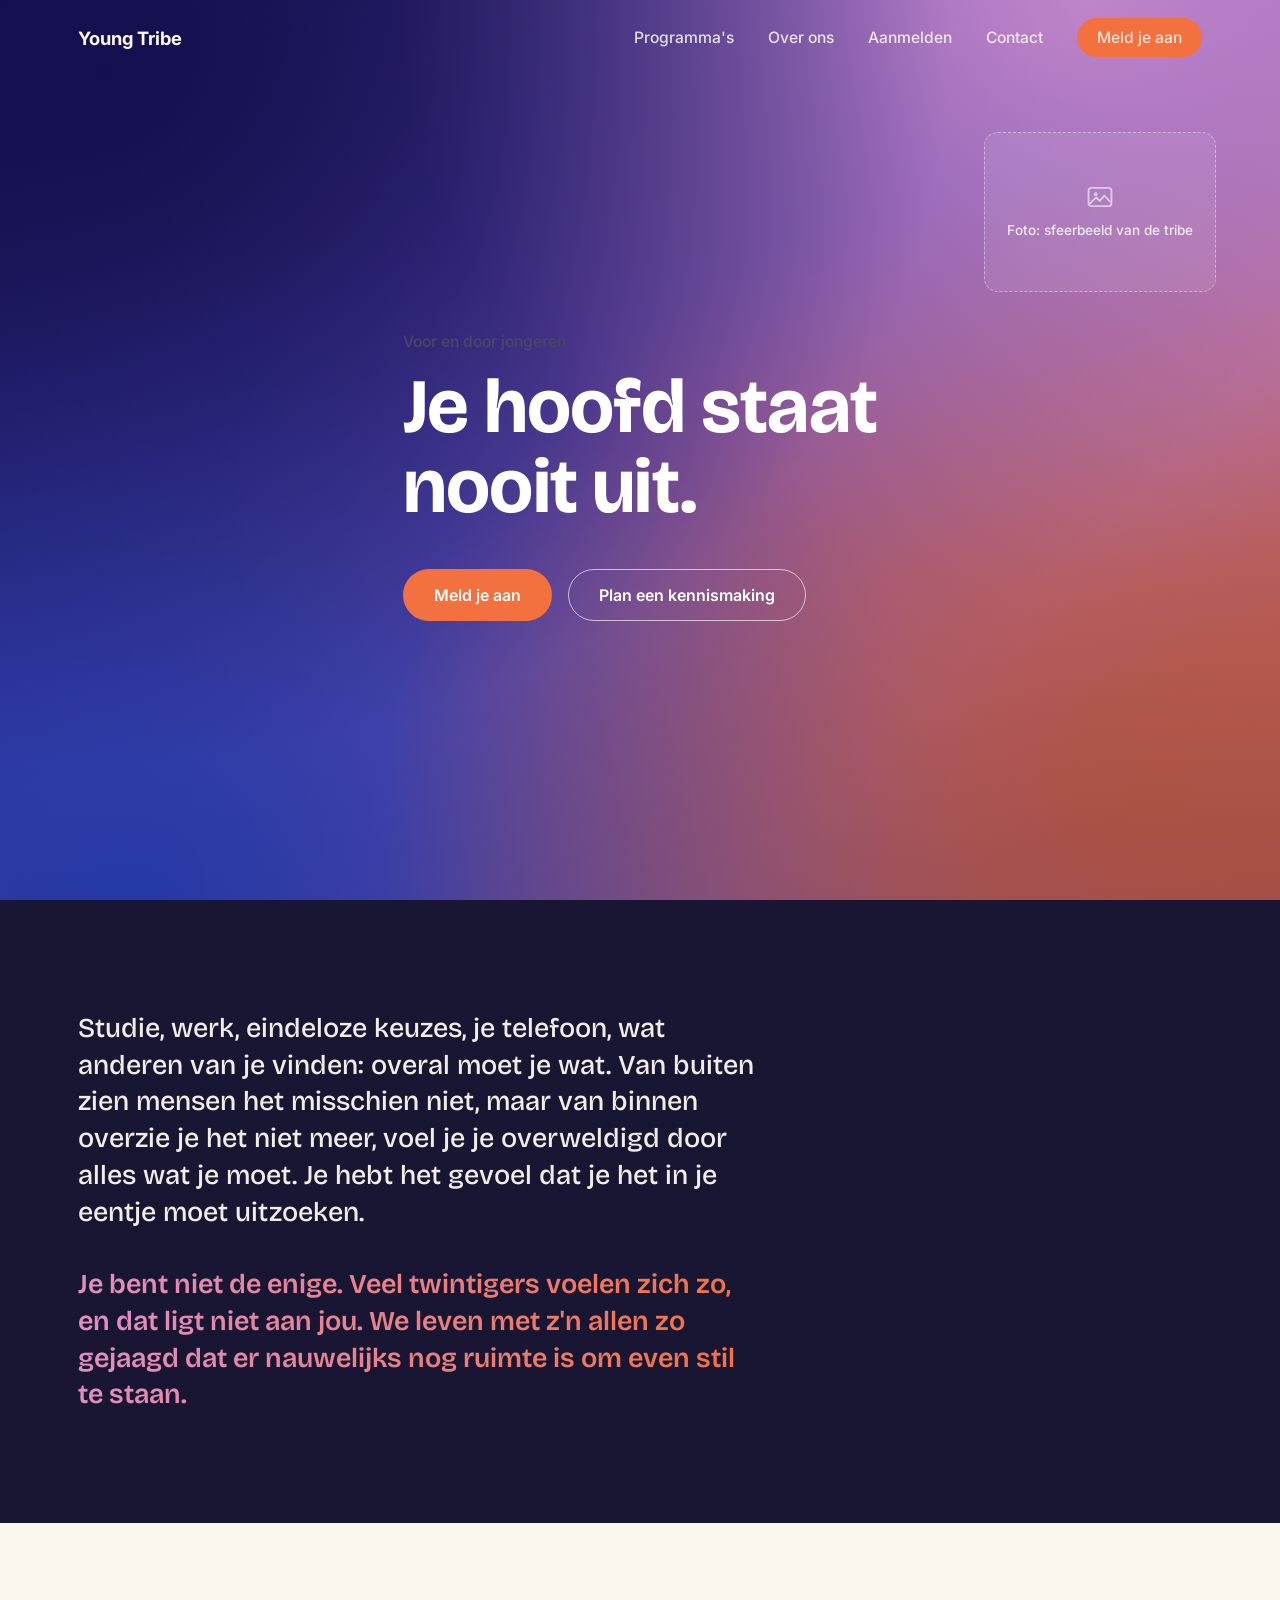
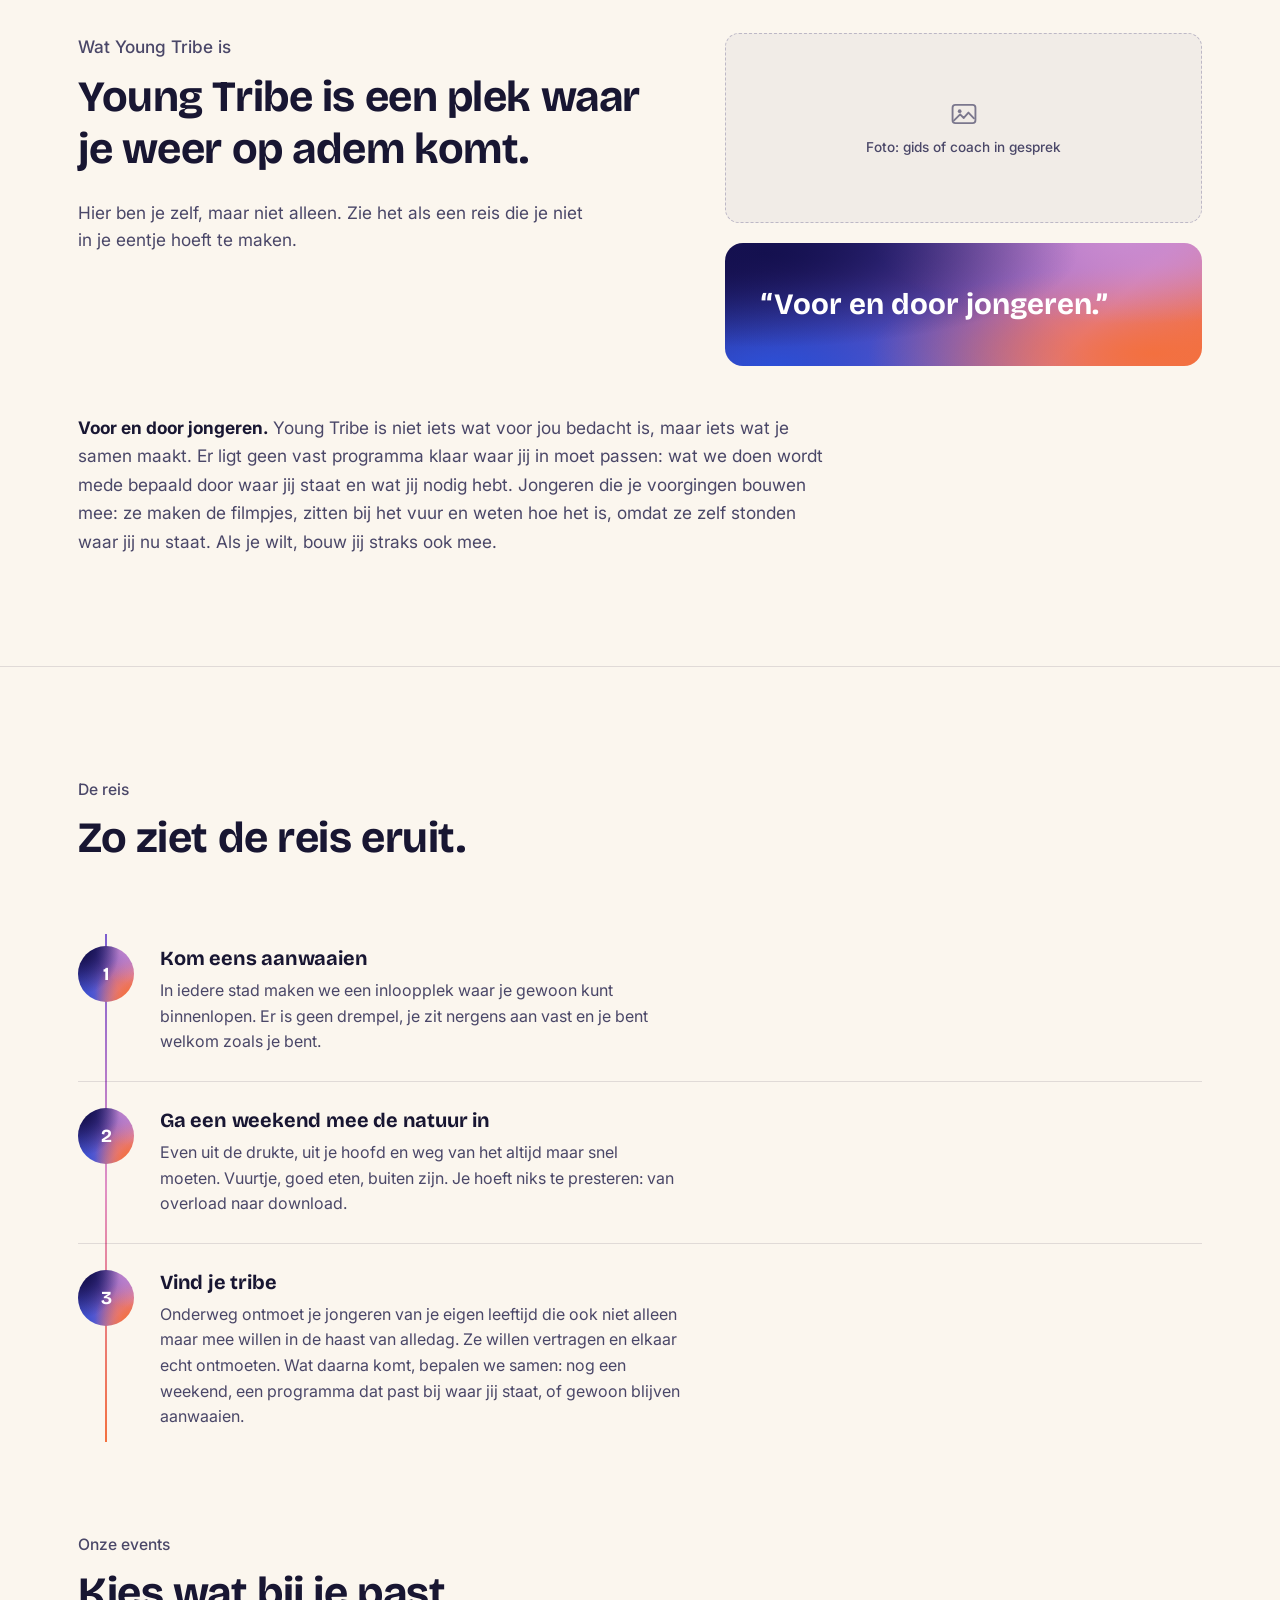
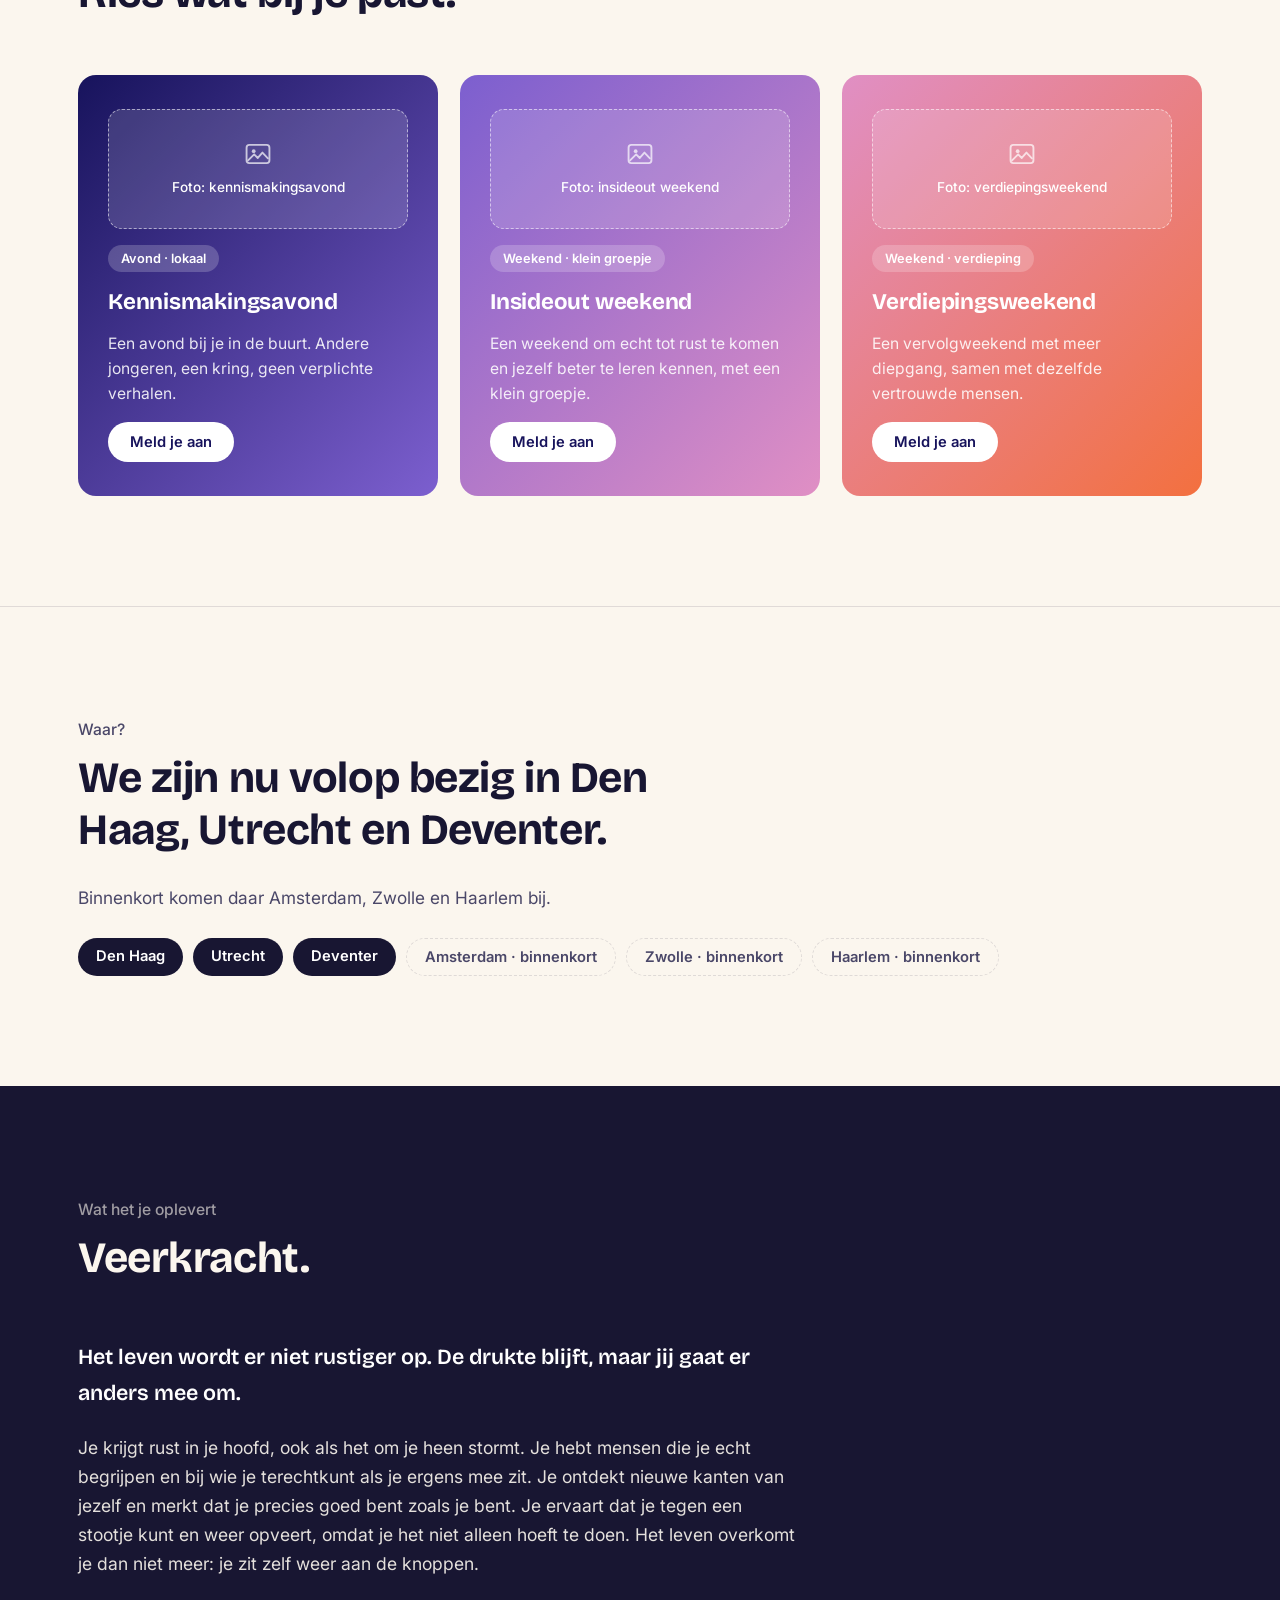
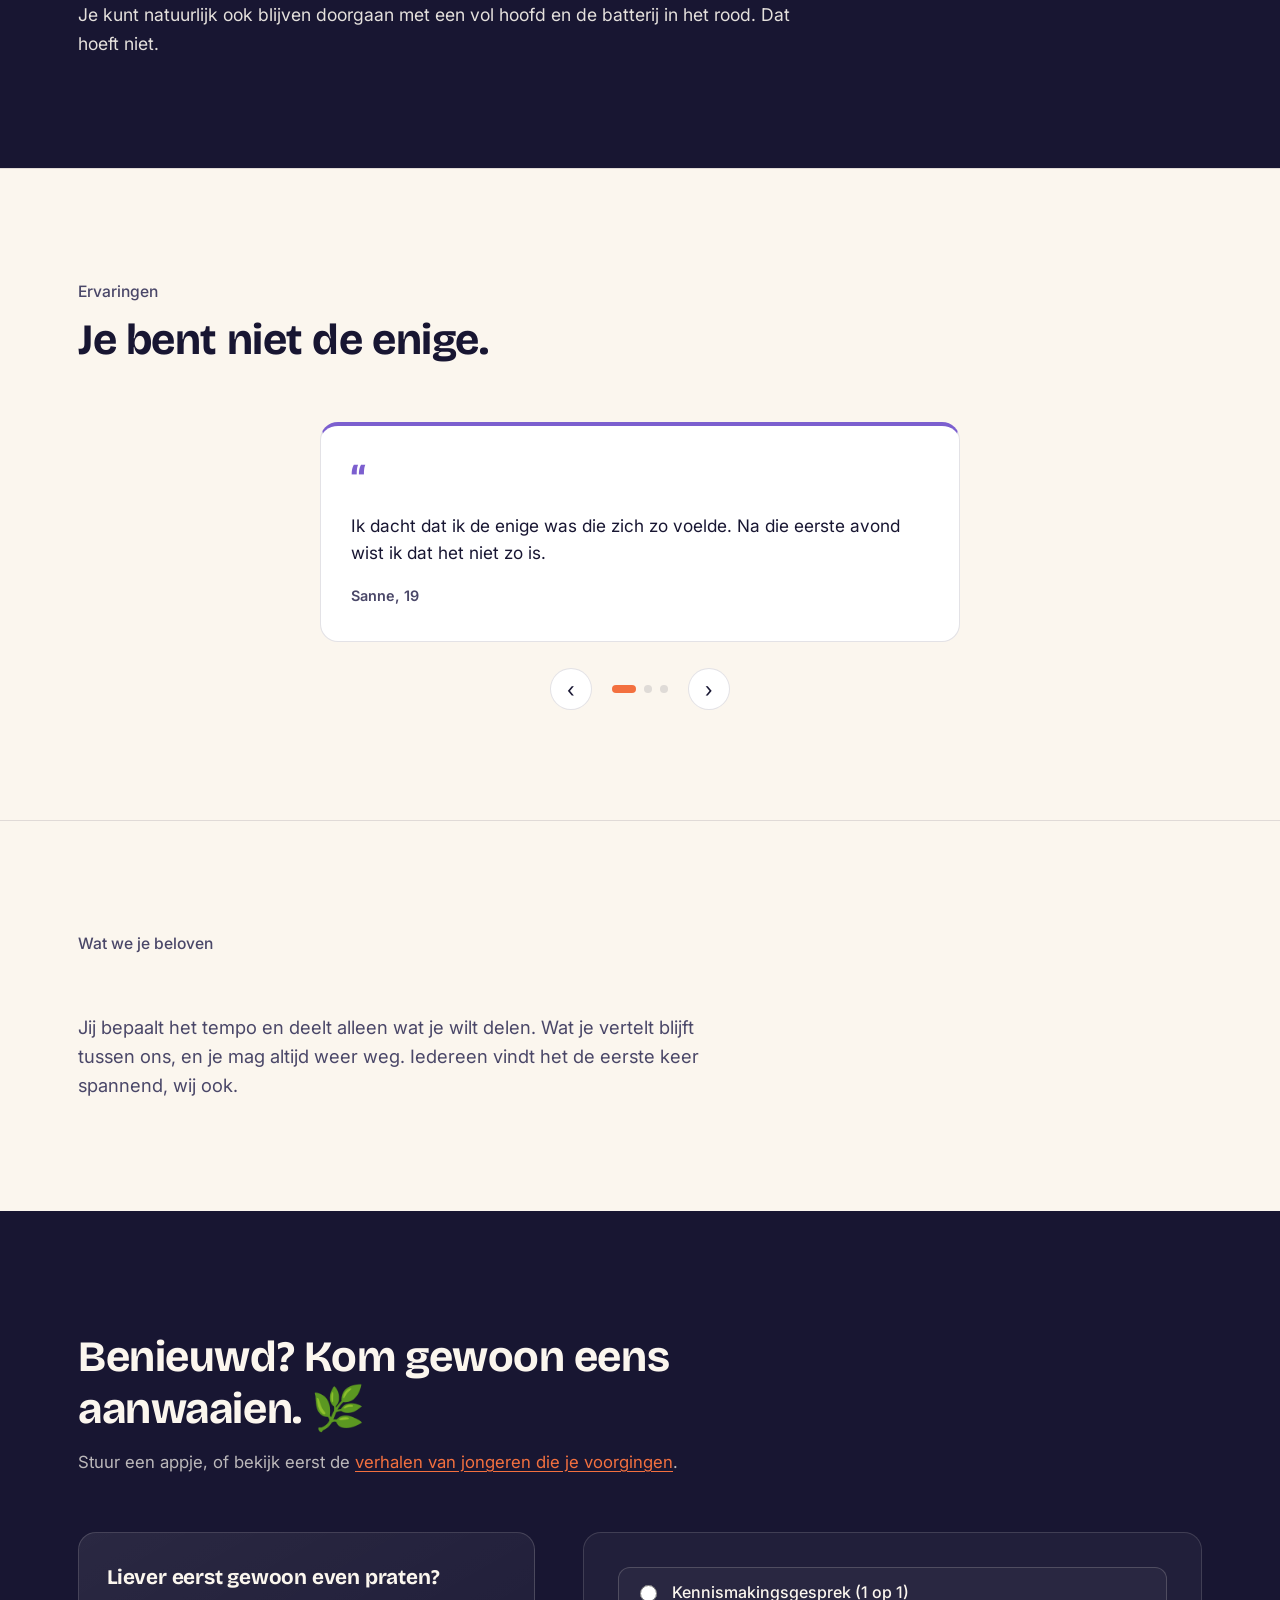
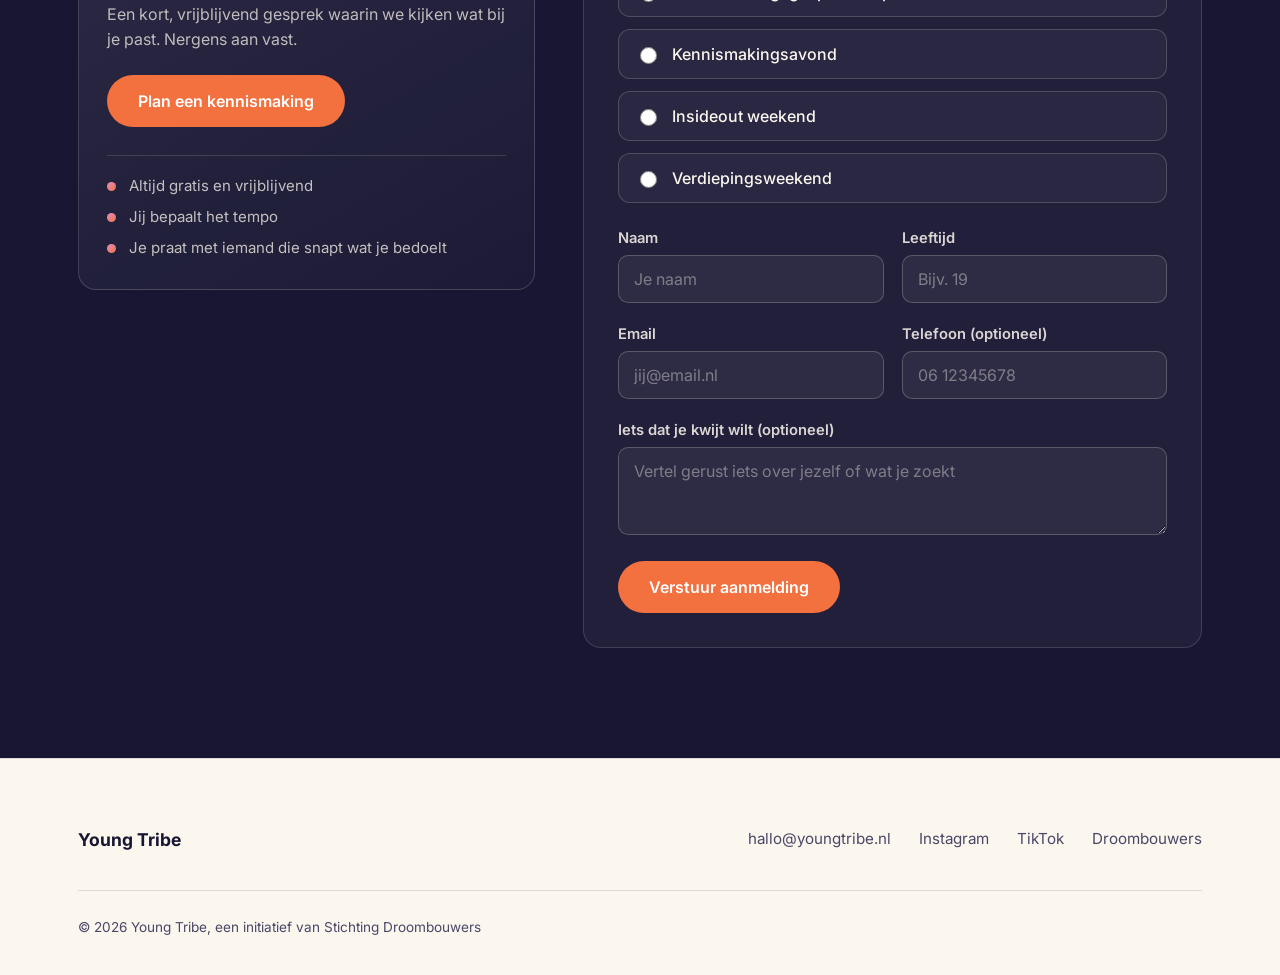
==== index.html @ bca7aadc "Add files via upload" ====
<!DOCTYPE html>
<html lang="nl">
<head>
<meta charset="UTF-8">
<meta name="viewport" content="width=device-width, initial-scale=1.0">
<title>Young Tribe</title>
<meta name="description" content="Young Tribe is een plek voor jongeren die het even niet meer zo goed weten. Van overload naar download.">
<link rel="preconnect" href="https://fonts.googleapis.com">
<link rel="preconnect" href="https://fonts.gstatic.com" crossorigin>
<link href="https://fonts.googleapis.com/css2?family=Bricolage+Grotesque:opsz,wght@12..96,400;12..96,500;12..96,600;12..96,700;12..96,800&family=Inter:wght@400;500;600;700&display=swap" rel="stylesheet">
<link rel="stylesheet" href="styles.css">
</head>
<body>

<svg width="0" height="0" style="position:absolute">
  <defs>
    <symbol id="imgPlaceholderIcon" viewBox="0 0 24 24">
      <rect x="2.2" y="4.2" width="19.6" height="15.6" rx="2.4" fill="none" stroke="currentColor" stroke-width="1.6"/>
      <circle cx="8.3" cy="9.6" r="1.6" fill="currentColor"/>
      <path d="M3.5 17.5l5.2-5.2 3.1 3.1 4-4.6 4.7 4.9" fill="none" stroke="currentColor" stroke-width="1.6" stroke-linecap="round" stroke-linejoin="round"/>
    </symbol>
  </defs>
</svg>

<header id="siteHeader">
  <div class="wrap nav-inner">
    <a href="#top" class="brand">
      Young Tribe
    </a>
    <nav class="links" id="navLinks">
      <a href="#programma">Programma&#39;s</a>
      <a href="over-ons.html">Over ons</a>
      <a href="#aanmelden">Aanmelden</a>
      <a href="#contact">Contact</a>
      <a href="#aanmelden" class="nav-cta">Meld je aan</a>
    </nav>
    <button class="menu-toggle" id="menuToggle" aria-label="Menu" aria-expanded="false">
      <span></span><span></span><span></span>
    </button>
  </div>
</header>

<main id="top">

  <section class="hero">
    <div class="wrap hero-inner">
      <p class="eyebrow hero-eyebrow">Voor en door jongeren</p>
      <h1>Je hoofd staat<br>nooit uit.</h1>
      <div class="hero-ctas">
        <a href="#aanmelden" class="btn btn-solid">Meld je aan</a>
        <a href="#" class="btn btn-ghost" id="heroKennismaking">Plan een kennismaking</a>
      </div>
    </div>
    <div class="hero-photo-wrap">
      <div class="photo-box on-dark">
        <svg class="ph-icon" viewBox="0 0 24 24"><use href="#imgPlaceholderIcon"/></svg>
        <span>Foto: sfeerbeeld van de tribe</span>
      </div>
    </div>
  </section>

  <section class="herkenning">
    <div class="wrap">
      <div class="lines">
        <p>Studie, werk, eindeloze keuzes, je telefoon, wat anderen van je vinden: overal moet je wat. Van buiten zien mensen het misschien niet, maar van binnen overzie je het niet meer, voel je je overweldigd door alles wat je moet. Je hebt het gevoel dat je het in je eentje moet uitzoeken.</p>
        <p class="closing">Je bent niet de enige. Veel twintigers voelen zich zo, en dat ligt niet aan jou. We leven met z&#39;n allen zo gejaagd dat er nauwelijks nog ruimte is om even stil te staan.</p>
      </div>
    </div>
  </section>

  <section class="over" id="over">
    <div class="wrap">
      <div class="over-grid">
        <div>
          <div class="section-head" style="margin-bottom:24px;">
            <p class="eyebrow">Wat Young Tribe is</p>
            <h2>Young Tribe is een plek waar je weer op adem komt.</h2>
          </div>
          <p>Hier ben je zelf, maar niet alleen. Zie het als een reis die je niet in je eentje hoeft te maken.</p>
        </div>
        <div class="over-visuals">
          <div class="photo-box on-light">
            <svg class="ph-icon" viewBox="0 0 24 24"><use href="#imgPlaceholderIcon"/></svg>
            <span>Foto: gids of coach in gesprek</span>
          </div>
          <div class="quote-card">
            <p>&#8220;Voor en door jongeren.&#8221;</p>
          </div>
        </div>
      </div>
      <div class="over-more">
        <p><strong>Voor en door jongeren.</strong> Young Tribe is niet iets wat voor jou bedacht is, maar iets wat je samen maakt. Er ligt geen vast programma klaar waar jij in moet passen: wat we doen wordt mede bepaald door waar jij staat en wat jij nodig hebt. Jongeren die je voorgingen bouwen mee: ze maken de filmpjes, zitten bij het vuur en weten hoe het is, omdat ze zelf stonden waar jij nu staat. Als je wilt, bouw jij straks ook mee.</p>
      </div>
    </div>
  </section>

  <section class="programma" id="programma">
    <div class="wrap">
      <div class="section-head">
        <p class="eyebrow">De reis</p>
        <h2>Zo ziet de reis eruit.</h2>
      </div>
      <div class="journey">
        <div class="journey-line"></div>
        <div class="step">
          <div class="step-num">1</div>
          <div>
            <h3>Kom eens aanwaaien</h3>
            <p>In iedere stad maken we een inloopplek waar je gewoon kunt binnenlopen. Er is geen drempel, je zit nergens aan vast en je bent welkom zoals je bent.</p>
          </div>
        </div>
        <div class="step">
          <div class="step-num">2</div>
          <div>
            <h3>Ga een weekend mee de natuur in</h3>
            <p>Even uit de drukte, uit je hoofd en weg van het altijd maar snel moeten. Vuurtje, goed eten, buiten zijn. Je hoeft niks te presteren: van overload naar download.</p>
          </div>
        </div>
        <div class="step">
          <div class="step-num">3</div>
          <div>
            <h3>Vind je tribe</h3>
            <p>Onderweg ontmoet je jongeren van je eigen leeftijd die ook niet alleen maar mee willen in de haast van alledag. Ze willen vertragen en elkaar echt ontmoeten. Wat daarna komt, bepalen we samen: nog een weekend, een programma dat past bij waar jij staat, of gewoon blijven aanwaaien.</p>
          </div>
        </div>
      </div>

      <div class="section-head events-head">
        <p class="eyebrow">Onze events</p>
        <h2>Kies wat bij je past.</h2>
      </div>
      <div class="events-grid">
        <button type="button" class="event-tile tile-1" data-event="ev-avond">
          <div class="photo-box on-tile">
            <svg class="ph-icon" viewBox="0 0 24 24"><use href="#imgPlaceholderIcon"/></svg>
            <span>Foto: kennismakingsavond</span>
          </div>
          <span class="tag">Avond &middot; lokaal</span>
          <h3>Kennismakingsavond</h3>
          <p>Een avond bij je in de buurt. Andere jongeren, een kring, geen verplichte verhalen.</p>
          <span class="tile-cta">Meld je aan</span>
        </button>
        <button type="button" class="event-tile tile-2" data-event="ev-insideout">
          <div class="photo-box on-tile">
            <svg class="ph-icon" viewBox="0 0 24 24"><use href="#imgPlaceholderIcon"/></svg>
            <span>Foto: insideout weekend</span>
          </div>
          <span class="tag">Weekend &middot; klein groepje</span>
          <h3>Insideout weekend</h3>
          <p>Een weekend om echt tot rust te komen en jezelf beter te leren kennen, met een klein groepje.</p>
          <span class="tile-cta">Meld je aan</span>
        </button>
        <button type="button" class="event-tile tile-3" data-event="ev-verdieping">
          <div class="photo-box on-tile">
            <svg class="ph-icon" viewBox="0 0 24 24"><use href="#imgPlaceholderIcon"/></svg>
            <span>Foto: verdiepingsweekend</span>
          </div>
          <span class="tag">Weekend &middot; verdieping</span>
          <h3>Verdiepingsweekend</h3>
          <p>Een vervolgweekend met meer diepgang, samen met dezelfde vertrouwde mensen.</p>
          <span class="tile-cta">Meld je aan</span>
        </button>
      </div>
    </div>
  </section>

  <section class="waar" id="waar">
    <div class="wrap">
      <div class="section-head" style="margin-bottom:28px;">
        <p class="eyebrow">Waar?</p>
        <h2>We zijn nu volop bezig in Den Haag, Utrecht en Deventer.</h2>
      </div>
      <p class="waar-intro">Binnenkort komen daar Amsterdam, Zwolle en Haarlem bij.</p>
      <div class="city-tags">
        <span class="city-tag active">Den Haag</span>
        <span class="city-tag active">Utrecht</span>
        <span class="city-tag active">Deventer</span>
        <span class="city-tag soon">Amsterdam &middot; binnenkort</span>
        <span class="city-tag soon">Zwolle &middot; binnenkort</span>
        <span class="city-tag soon">Haarlem &middot; binnenkort</span>
      </div>
    </div>
  </section>

  <section class="veerkracht" id="veerkracht">
    <div class="wrap">
      <div class="section-head">
        <p class="eyebrow">Wat het je oplevert</p>
        <h2>Veerkracht.</h2>
      </div>
      <div class="veerkracht-body">
        <p>Het leven wordt er niet rustiger op. De drukte blijft, maar jij gaat er anders mee om.</p>
        <p>Je krijgt rust in je hoofd, ook als het om je heen stormt. Je hebt mensen die je echt begrijpen en bij wie je terechtkunt als je ergens mee zit. Je ontdekt nieuwe kanten van jezelf en merkt dat je precies goed bent zoals je bent. Je ervaart dat je tegen een stootje kunt en weer opveert, omdat je het niet alleen hoeft te doen. Het leven overkomt je dan niet meer: je zit zelf weer aan de knoppen.</p>
        <p>Je kunt natuurlijk ook blijven doorgaan met een vol hoofd en de batterij in het rood. Dat hoeft niet.</p>
      </div>
    </div>
  </section>

  <section class="ervaringen" id="ervaringen">
    <div class="wrap">
      <div class="section-head">
        <p class="eyebrow">Ervaringen</p>
        <h2>Je bent niet de enige.</h2>
      </div>
      <div class="testimonial-carousel" id="testimonialCarousel">
        <div class="testimonial-viewport">
          <div class="testimonial-track" id="testimonialTrack">
            <div class="testimonial-card card-1">
              <p class="quote-mark">&#8220;</p>
              <p class="testimonial-text">Ik dacht dat ik de enige was die zich zo voelde. Na die eerste avond wist ik dat het niet zo is.</p>
              <p class="testimonial-name">Sanne, 19</p>
            </div>
            <div class="testimonial-card card-2">
              <p class="quote-mark">&#8220;</p>
              <p class="testimonial-text">Het weekend gaf me meer rust dan maanden lang piekeren. Ik voelde me voor het eerst weer mezelf.</p>
              <p class="testimonial-name">Milan, 21</p>
            </div>
            <div class="testimonial-card card-3">
              <p class="quote-mark">&#8220;</p>
              <p class="testimonial-text">Niemand wilde iets van me. Ik mocht er gewoon zijn. Dat had ik precies nodig.</p>
              <p class="testimonial-name">Noor, 20</p>
            </div>
          </div>
        </div>
        <div class="carousel-controls">
          <button type="button" class="carousel-btn" id="prevTestimonial" aria-label="Vorige ervaring">&#8249;</button>
          <div class="carousel-dots" id="testimonialDots"></div>
          <button type="button" class="carousel-btn" id="nextTestimonial" aria-label="Volgende ervaring">&#8250;</button>
        </div>
      </div>
    </div>
  </section>
  <!-- TODO: dit zijn fictieve quotes ter illustratie, vervang door echte ervaringen zodra die er zijn. -->

  <section class="beloven" id="beloven">
    <div class="wrap">
      <div class="section-head">
        <p class="eyebrow">Wat we je beloven</p>
      </div>
      <p class="beloven-text">Jij bepaalt het tempo en deelt alleen wat je wilt delen. Wat je vertelt blijft tussen ons, en je mag altijd weer weg. Iedereen vindt het de eerste keer spannend, wij ook.</p>
    </div>
  </section>

  <section class="aanmelden" id="aanmelden">
    <div class="wrap">
      <div class="section-head">
        <h2>Benieuwd? Kom gewoon eens aanwaaien. &#127807;</h2>
        <p>Stuur een appje, of bekijk eerst de <a href="#ervaringen">verhalen van jongeren die je voorgingen</a>.</p>
      </div>
      <div class="aanmelden-grid">
        <div class="talk-card">
          <h3>Liever eerst gewoon even praten?</h3>
          <p>Een kort, vrijblijvend gesprek waarin we kijken wat bij je past. Nergens aan vast.</p>
          <a href="#aanmelden" class="btn btn-solid" id="talkCta">Plan een kennismaking</a>
          <ul class="trust-list">
            <li>Altijd gratis en vrijblijvend</li>
            <li>Jij bepaalt het tempo</li>
            <li>Je praat met iemand die snapt wat je bedoelt</li>
          </ul>
        </div>

        <form id="signupForm">
          <div class="event-options" id="eventOptions">
            <div class="event-card">
              <input type="radio" name="event" id="ev-kennismakingsgesprek" value="Kennismakingsgesprek (1 op 1)">
              <label for="ev-kennismakingsgesprek">Kennismakingsgesprek (1 op 1)</label>
            </div>
            <div class="event-card">
              <input type="radio" name="event" id="ev-avond" value="Kennismakingsavond">
              <label for="ev-avond">Kennismakingsavond</label>
            </div>
            <div class="event-card">
              <input type="radio" name="event" id="ev-insideout" value="Insideout weekend">
              <label for="ev-insideout">Insideout weekend</label>
            </div>
            <div class="event-card">
              <input type="radio" name="event" id="ev-verdieping" value="Verdiepingsweekend">
              <label for="ev-verdieping">Verdiepingsweekend</label>
            </div>
          </div>

          <div class="field-row">
            <div class="field-group">
              <label for="naam">Naam</label>
              <input type="text" id="naam" name="naam" placeholder="Je naam" required>
            </div>
            <div class="field-group">
              <label for="leeftijd">Leeftijd</label>
              <input type="number" id="leeftijd" name="leeftijd" placeholder="Bijv. 19" min="10" max="99">
            </div>
          </div>
          <div class="field-row">
            <div class="field-group">
              <label for="email">Email</label>
              <input type="email" id="email" name="email" placeholder="jij@email.nl" required>
            </div>
            <div class="field-group">
              <label for="telefoon">Telefoon (optioneel)</label>
              <input type="tel" id="telefoon" name="telefoon" placeholder="06 12345678">
            </div>
          </div>
          <div class="field-group">
            <label for="bericht">Iets dat je kwijt wilt (optioneel)</label>
            <textarea id="bericht" name="bericht" rows="3" placeholder="Vertel gerust iets over jezelf of wat je zoekt"></textarea>
          </div>

          <div class="submit-row">
            <button type="submit" class="btn btn-solid">Verstuur aanmelding</button>
          </div>
          <div class="success-msg" id="successMsg">Bedankt! We hebben je aanmelding ontvangen en nemen snel contact met je op.</div>
          <!-- TODO: koppel dit formulier aan een backend of CRM zodra gewenst. Nu alleen een front-end bevestiging, er wordt niets verstuurd. -->
        </form>
      </div>
    </div>
  </section>

</main>

<footer id="contact">
  <div class="wrap">
    <div class="footer-top">
      <div class="footer-brand">
        Young Tribe
      </div>
      <div class="footer-links">
        <a href="mailto:hallo@youngtribe.nl">hallo@youngtribe.nl</a>
        <a href="https://www.instagram.com" target="_blank" rel="noopener">Instagram</a>
        <a href="https://www.tiktok.com" target="_blank" rel="noopener">TikTok</a>
        <a href="https://www.droombouwers.nu" target="_blank" rel="noopener">Droombouwers</a>
      </div>
    </div>
    <div class="footer-sub">
      <span>&#169; 2026 Young Tribe, een initiatief van Stichting Droombouwers</span>
    </div>
  </div>
</footer>

<script src="script.js"></script>

</body>
</html>
---- styles.css ----
:root{
    --indigo:#17135C;
    --violet:#7C5FCF;
    --orchid:#E08FC4;
    --coral:#F3703F;
    --cream:#FBF6EE;
    --ink:#181632;
    --ink-soft:#4A4768;
    --line:rgba(24,22,50,0.12);
    --radius:18px;
    --wrap:1180px;
    --gradient-mesh:
      radial-gradient(120% 140% at 8% 8%, #14104F 0%, rgba(20,16,79,0) 55%),
      radial-gradient(90% 110% at 85% 0%, #C98BD0 0%, rgba(201,139,208,0) 60%),
      radial-gradient(100% 120% at 90% 90%, var(--coral) 0%, rgba(243,112,63,0) 60%),
      radial-gradient(120% 140% at 10% 100%, #2C4FD6 0%, rgba(44,79,214,0) 55%),
      linear-gradient(135deg, #14104F 0%, #4A3A9E 30%, #9463C4 55%, #D883B8 75%, var(--coral) 100%);
  }
  *{box-sizing:border-box;}
  html{scroll-behavior:smooth;}
  body{
    margin:0;
    font-family:'Inter', sans-serif;
    background:var(--cream);
    color:var(--ink);
    -webkit-font-smoothing:antialiased;
  }
  h1,h2,h3,.display{
    font-family:'Bricolage Grotesque', sans-serif;
    font-weight:700;
    letter-spacing:-0.01em;
    margin:0;
  }
  p{margin:0;line-height:1.6;}
  a{color:inherit;}
  .wrap{max-width:var(--wrap); margin:0 auto; padding:0 28px;}
  img,svg{display:block;max-width:100%;}
  button{font-family:inherit;cursor:pointer;}

  /* ---------- Nav ---------- */
  header{
    position:fixed; top:0; left:0; right:0; z-index:50;
    padding:18px 0;
    transition:background .35s ease, box-shadow .35s ease, padding .35s ease;
  }
  header.scrolled{
    background:rgba(251,246,238,0.92);
    backdrop-filter:blur(10px);
    box-shadow:0 1px 0 var(--line);
    padding:12px 0;
  }
  .nav-inner{display:flex; align-items:center; justify-content:space-between;}
  .brand{display:flex; align-items:center; gap:10px; font-size:1.15rem; font-weight:700; text-decoration:none; color:var(--cream);}
  header.scrolled .brand{color:var(--ink);}
  nav.links{display:flex; align-items:center; gap:34px;}
  nav.links a{
    text-decoration:none; font-size:0.98rem; font-weight:500;
    color:rgba(251,246,238,0.88);
    transition:color .25s ease;
  }
  header.scrolled nav.links a{color:var(--ink-soft);}
  nav.links a:hover{color:var(--cream);}
  header.scrolled nav.links a:hover{color:var(--ink);}
  .nav-cta{
    padding:10px 20px; border-radius:100px; border:none;
    background:var(--coral); color:#fff;
    font-size:0.92rem; font-weight:600;
    transition:background .2s ease;
  }
  .nav-cta:hover{background:#e05f2e;}
  .menu-toggle{display:none;}

  /* ---------- Hero ---------- */
  .hero{
    position:relative;
    min-height:100vh;
    display:flex; flex-direction:column; justify-content:center;
    padding:140px 0 90px;
    background:var(--gradient-mesh);
    overflow:hidden;
  }
  .hero::after{
    content:"";
    position:absolute; inset:0;
    background:linear-gradient(180deg, rgba(20,16,79,0.05) 0%, rgba(20,16,79,0.35) 100%);
    pointer-events:none;
  }
  .hero-inner{position:relative; z-index:2; max-width:760px;}
  .hero-eyebrow{color:rgba(255,255,255,0.85); margin-bottom:14px;}
  .hero h1{
    font-size:clamp(2.6rem, 6vw, 5rem);
    line-height:1.03;
    color:#FFFFFF;
  }
  .hero-ctas{display:flex; flex-wrap:wrap; gap:16px; margin-top:42px;}
  .btn{
    display:inline-flex; align-items:center; justify-content:center;
    padding:15px 30px; border-radius:100px;
    font-weight:600; font-size:1rem; text-decoration:none;
    border:1.5px solid transparent;
    transition:transform .2s ease, background .2s ease, border-color .2s ease, color .2s ease;
  }
  .btn:active{transform:scale(0.97);}
  .btn-solid{background:var(--coral); color:#fff;}
  .btn-solid:hover{background:#e05f2e;}
  .btn-ghost{border-color:rgba(255,255,255,0.65); color:#fff;}
  .btn-ghost:hover{border-color:#fff; background:rgba(255,255,255,0.1);}
  .btn-dark{background:var(--ink); color:var(--cream);}
  .btn-dark:hover{background:#2b2856;}

  /* ---------- section basics ---------- */
  section{padding:110px 0;}
  .eyebrow{font-size:0.98rem; color:var(--ink-soft); font-weight:500;}
  .section-head{max-width:640px; margin-bottom:56px;}
  .section-head h2{font-size:clamp(1.9rem, 3.6vw, 2.7rem); margin-top:10px;}

  /* ---------- Herkenning ---------- */
  .herkenning{background:var(--ink); color:var(--cream);}
  .herkenning .eyebrow{color:rgba(251,246,238,0.6);}
  .lines{display:flex; flex-direction:column; gap:22px; max-width:680px;}
  .lines p{
    font-family:'Bricolage Grotesque', sans-serif;
    font-weight:500;
    font-size:clamp(1.25rem, 2.6vw, 1.7rem);
    line-height:1.35;
    color:rgba(251,246,238,0.96);
  }
  .lines p.closing{
    margin-top:14px;
    font-weight:600;
    background:linear-gradient(90deg, #E08FC4, var(--coral));
    -webkit-background-clip:text;
    background-clip:text;
    color:transparent;
  }

  /* ---------- Over / wat is young tribe ---------- */
  .over{background:var(--cream);}
  .over-grid{display:grid; grid-template-columns:1.1fr 0.9fr; gap:64px; align-items:start;}
  .over-visuals{display:flex; flex-direction:column; gap:20px;}
  .over p{font-size:1.08rem; color:var(--ink-soft); max-width:520px;}
  .over-more{margin-top:48px; max-width:760px;}
  .over-more p{font-size:1.08rem; color:var(--ink-soft); line-height:1.65; max-width:none;}
  .over-more strong{color:var(--ink); font-weight:700;}
  .quote-card{
    background:var(--gradient-mesh);
    border-radius:var(--radius);
    padding:42px 36px;
    color:#fff;
  }
  .quote-card p{
    font-family:'Bricolage Grotesque', sans-serif;
    font-weight:700;
    font-size:clamp(1.4rem, 2.6vw, 1.85rem);
    color:#fff;
    line-height:1.3;
  }

  /* ---------- Programma / journey ---------- */
  .programma{background:var(--cream); border-top:1px solid var(--line);}
  .journey{position:relative;}
  .journey-line{
    position:absolute; left:27px; top:14px; bottom:14px; width:2px;
    background:linear-gradient(180deg, var(--violet), var(--orchid), var(--coral));
  }
  .step{
    position:relative;
    display:grid; grid-template-columns:56px 1fr; gap:26px;
    padding:26px 0;
  }
  .step + .step{border-top:1px solid var(--line);}
  .step-num{
    width:56px; height:56px; border-radius:50%;
    display:flex; align-items:center; justify-content:center;
    font-family:'Bricolage Grotesque', sans-serif; font-weight:700; font-size:1.15rem;
    color:#fff; background:var(--gradient-mesh);
    z-index:1;
  }
  .step h3{font-size:1.25rem; margin-bottom:8px;}
  .step p{color:var(--ink-soft); max-width:520px;}

  .events-head{margin-top:76px;}
  .events-grid{display:grid; grid-template-columns:repeat(3, 1fr); gap:22px;}
  .event-tile{
    text-align:left; border:none; border-radius:var(--radius);
    padding:34px 30px; display:flex; flex-direction:column; gap:16px; width:100%;
    min-height:270px; color:#fff; position:relative;
    transition:transform .2s ease, box-shadow .2s ease;
  }
  .event-tile.tile-1{background:linear-gradient(135deg, var(--indigo), var(--violet));}
  .event-tile.tile-2{background:linear-gradient(135deg, var(--violet), var(--orchid));}
  .event-tile.tile-3{background:linear-gradient(135deg, var(--orchid), var(--coral));}
  .event-tile:hover{transform:translateY(-6px); box-shadow:0 20px 40px rgba(23,19,92,0.28);}
  .event-tile:focus-visible{outline:2px solid #fff; outline-offset:3px;}
  .event-tile .tag{
    align-self:flex-start; font-size:0.8rem; font-weight:600; padding:6px 13px; border-radius:100px;
    background:rgba(255,255,255,0.2); color:#fff;
  }
  .event-tile h3{font-size:1.4rem; color:#fff;}
  .event-tile p{color:rgba(255,255,255,0.88); font-size:0.98rem; flex:1;}
  .tile-cta{
    align-self:flex-start; font-weight:600; font-size:0.92rem; color:var(--indigo);
    background:#fff; padding:11px 22px; border-radius:100px;
  }

  /* ---------- Waar / cities ---------- */
  .waar{background:var(--cream); border-top:1px solid var(--line);}
  .waar-intro{font-size:1.08rem; color:var(--ink-soft); max-width:560px;}
  .city-tags{display:flex; flex-wrap:wrap; gap:10px; margin-top:26px;}
  .city-tag{
    padding:9px 18px; border-radius:100px; font-size:0.92rem; font-weight:600;
  }
  .city-tag.active{background:var(--ink); color:#fff;}
  .city-tag.soon{background:transparent; border:1.5px dashed var(--line); color:var(--ink-soft);}

  /* ---------- Veerkracht / benefits ---------- */
  .veerkracht{background:var(--ink); color:var(--cream); border-top:1px solid var(--line);}
  .veerkracht .eyebrow{color:rgba(251,246,238,0.6);}
  .veerkracht-body{display:flex; flex-direction:column; gap:22px; max-width:720px;}
  .veerkracht-body p{font-size:1.1rem; line-height:1.65; color:rgba(251,246,238,0.9);}
  .veerkracht-body p:first-child{
    font-family:'Bricolage Grotesque', sans-serif; font-weight:600; font-size:1.35rem; color:#fff;
  }

  /* ---------- Wat we je beloven ---------- */
  .beloven{background:var(--cream); border-top:1px solid var(--line);}
  .beloven-text{font-size:1.15rem; color:var(--ink-soft); max-width:640px; line-height:1.6;}

  /* ---------- Over ons / coaches ---------- */
  .over-ons{background:var(--cream); border-top:1px solid var(--line);}
  .over-ons .section-head{max-width:720px;}
  .over-ons .section-head p{margin-top:18px; color:var(--ink-soft); font-size:1.05rem;}
  .coaches-grid{display:grid; grid-template-columns:repeat(3, 1fr); gap:26px; margin-top:44px;}
  .coach-card{display:flex; flex-direction:column; gap:14px;}
  .coach-card h3{font-size:1.1rem;}
  .coach-role{color:var(--ink-soft); font-size:0.92rem;}

  /* ---------- Ervaringen / testimonials carousel ---------- */
  .ervaringen{background:var(--cream); border-top:1px solid var(--line);}
  .testimonial-carousel{position:relative; max-width:640px; margin:0 auto;}
  .testimonial-viewport{overflow:hidden;}
  .testimonial-track{display:flex; transition:transform .5s ease;}
  .testimonial-card{
    flex:0 0 100%; max-width:100%; box-sizing:border-box;
    background:#fff; border:1px solid var(--line); border-top:4px solid var(--violet);
    border-radius:var(--radius); padding:34px 30px; display:flex; flex-direction:column; gap:14px;
    min-height:220px;
  }
  .testimonial-card.card-2{border-top-color:var(--orchid);}
  .testimonial-card.card-3{border-top-color:var(--coral);}
  .quote-mark{
    font-family:'Bricolage Grotesque', sans-serif; font-weight:700; font-size:2.4rem;
    line-height:1; color:var(--violet); margin:0;
  }
  .testimonial-card.card-2 .quote-mark{color:var(--orchid);}
  .testimonial-card.card-3 .quote-mark{color:var(--coral);}
  .testimonial-text{color:var(--ink); font-size:1.08rem; line-height:1.55; flex:1;}
  .testimonial-name{color:var(--ink-soft); font-size:0.9rem; font-weight:600;}
  .carousel-controls{display:flex; align-items:center; justify-content:center; gap:20px; margin-top:26px;}
  .carousel-btn{
    width:42px; height:42px; border-radius:50%; border:1px solid var(--line); background:#fff;
    display:flex; align-items:center; justify-content:center; font-size:1.3rem; color:var(--ink);
    flex-shrink:0; transition:background .2s ease, border-color .2s ease;
  }
  .carousel-btn:hover{background:var(--cream); border-color:var(--violet);}
  .carousel-dots{display:flex; align-items:center; gap:8px;}
  .carousel-dot{
    width:8px; height:8px; border-radius:100px; background:var(--line); border:none; padding:0;
    cursor:pointer; transition:width .3s ease, background .3s ease;
  }
  .carousel-dot.active{width:24px; background:var(--coral);}

  /* ---------- Aanmelden ---------- */
  .aanmelden{background:var(--ink); color:var(--cream);}
  .aanmelden .section-head p{color:rgba(251,246,238,0.72); margin-top:14px; font-size:1.05rem;}
  .aanmelden .section-head p a{color:var(--coral); text-decoration:underline; text-underline-offset:3px;}
  .aanmelden-grid{display:grid; grid-template-columns:0.85fr 1.15fr; gap:48px; align-items:start;}

  .talk-card{
    background:linear-gradient(150deg, rgba(255,255,255,0.08), rgba(255,255,255,0.02));
    border:1px solid rgba(251,246,238,0.16);
    border-radius:var(--radius);
    padding:32px 28px;
  }
  .talk-card h3{font-size:1.3rem; margin-bottom:12px;}
  .talk-card p{color:rgba(251,246,238,0.72); margin-bottom:22px;}
  .trust-list{list-style:none; margin:28px 0 0; padding:20px 0 0; border-top:1px solid rgba(251,246,238,0.14); display:flex; flex-direction:column; gap:12px;}
  .trust-list li{position:relative; padding-left:22px; font-size:0.94rem; color:rgba(251,246,238,0.75);}
  .trust-list li::before{content:""; position:absolute; left:0; top:6px; width:9px; height:9px; border-radius:50%; background:linear-gradient(135deg, var(--orchid), var(--coral));}

  form{background:rgba(251,246,238,0.04); border:1px solid rgba(251,246,238,0.14); border-radius:var(--radius); padding:34px;}
  .field-group{margin-bottom:22px;}
  .field-group label{display:block; font-size:0.92rem; font-weight:600; margin-bottom:8px; color:rgba(251,246,238,0.85);}
  .field-group input,.field-group textarea{
    width:100%; padding:13px 15px; border-radius:10px;
    border:1px solid rgba(251,246,238,0.22);
    background:rgba(251,246,238,0.06);
    color:var(--cream); font-family:inherit; font-size:1rem;
  }
  .field-group input::placeholder,.field-group textarea::placeholder{color:rgba(251,246,238,0.4);}
  .field-group input:focus,.field-group textarea:focus,.event-card:focus-visible,.btn:focus-visible{
    outline:2px solid var(--orchid); outline-offset:2px;
  }
  .field-row{display:grid; grid-template-columns:1fr 1fr; gap:18px;}

  .event-options{display:grid; gap:12px; margin-bottom:26px;}
  .event-card{
    display:flex; align-items:center; gap:12px;
    padding:14px 16px; border-radius:12px;
    border:1.5px solid rgba(251,246,238,0.18);
    background:rgba(251,246,238,0.04);
    transition:border-color .2s ease, background .2s ease;
  }
  .event-card input{accent-color:var(--coral); width:17px; height:17px;}
  .event-card label{font-weight:500; cursor:pointer;}
  .event-card.selected{border-color:var(--coral); background:rgba(243,112,63,0.12);}

  .submit-row{display:flex; align-items:center; gap:18px; margin-top:8px;}
  .success-msg{
    display:none; margin-top:18px; padding:14px 16px; border-radius:10px;
    background:rgba(224,143,196,0.16); border:1px solid rgba(224,143,196,0.4);
    font-size:0.95rem;
  }
  .success-msg.show{display:block;}

  /* ---------- Footer ---------- */
  footer{background:var(--cream); padding:70px 0 40px; border-top:1px solid var(--line);}
  .footer-top{display:flex; justify-content:space-between; align-items:flex-start; flex-wrap:wrap; gap:32px; padding-bottom:40px;}
  .footer-brand{display:flex; align-items:center; gap:10px; font-weight:700; font-size:1.1rem;}
  .footer-links{display:flex; gap:28px; flex-wrap:wrap;}
  .footer-links a{text-decoration:none; color:var(--ink-soft); font-size:0.95rem;}
  .footer-links a:hover{color:var(--ink);}
  .footer-sub{padding-top:28px; border-top:1px solid var(--line); display:flex; justify-content:space-between; flex-wrap:wrap; gap:12px; font-size:0.85rem; color:var(--ink-soft);}

  @media (max-width:900px){
    .over-grid,.aanmelden-grid{grid-template-columns:1fr; gap:40px;}
    .field-row{grid-template-columns:1fr;}
    .events-grid,.coaches-grid{grid-template-columns:1fr 1fr;}
  }
  @media (max-width:640px){
    .events-grid,.coaches-grid{grid-template-columns:1fr;}
  }
  @media (max-width:720px){
    nav.links{
      position:fixed; top:52px; left:0; right:0;
      height:calc(100vh - 52px);
      height:calc(100dvh - 52px);
      overflow-y:auto;
      -webkit-overflow-scrolling:touch;
      background:var(--cream);
      flex-direction:column; align-items:flex-start; gap:0;
      padding:10px 28px 40px;
      transform:translateY(-110%);
      transition:transform .3s ease;
    }
    nav.links.open{transform:translateY(0);}
    nav.links a{color:var(--ink); width:100%; padding:16px 0; border-bottom:1px solid var(--line);}
    nav.links a.nav-cta{color:#fff; border-bottom:none;}
    .nav-cta{margin-top:18px; text-align:center;}
    .menu-toggle{
      display:flex; flex-direction:column; gap:5px; background:none; border:none; padding:6px;
    }
    .menu-toggle span{width:24px; height:2px; background:var(--cream); border-radius:2px; transition:background .3s;}
    header.scrolled .menu-toggle span{background:var(--ink);}
    header.nav-open .menu-toggle span{background:var(--ink);}
    header.nav-open{
      background:rgba(251,246,238,0.98);
      box-shadow:0 1px 0 var(--line);
      padding:12px 0;
    }
    header.nav-open .brand{color:var(--ink);}
    body.menu-lock{overflow:hidden; height:100%;}
    section{padding:76px 0;}
    .hero{padding-top:120px;}
  }
  @media (prefers-reduced-motion:reduce){
    html{scroll-behavior:auto;}
    *{transition:none !important;}
  }

  /* ---------- Photo placeholders ---------- */
  .photo-box{
    display:flex; flex-direction:column; align-items:center; justify-content:center; gap:10px;
    text-align:center; border-radius:calc(var(--radius) - 4px);
    padding:22px; width:100%;
  }
  .photo-box .ph-icon{width:28px; height:28px; opacity:0.7;}
  .photo-box span{font-size:0.85rem; font-weight:500; line-height:1.4;}
  .photo-box.on-light{
    background:rgba(23,19,92,0.04); border:1.5px dashed rgba(23,19,92,0.24); color:var(--ink-soft);
    min-height:190px;
  }
  .photo-box.on-dark{
    background:rgba(255,255,255,0.08); border:1.5px dashed rgba(255,255,255,0.4); color:rgba(255,255,255,0.85);
  }
  .photo-box.on-tile{
    background:rgba(255,255,255,0.14); border:1.5px dashed rgba(255,255,255,0.55); color:#fff;
    min-height:120px;
  }
  .hero-photo-wrap{position:relative; z-index:2; margin-top:44px; max-width:280px;}
  .hero-photo-wrap .photo-box{min-height:160px;}
  @media (min-width:900px){
    .hero-photo-wrap{position:absolute; right:64px; top:132px; margin-top:0;}
  }

  /* ---------- Standalone page header (e.g. Over ons) ---------- */
  .page-header{background:var(--gradient-mesh); padding:170px 0 80px; position:relative;}
  .page-header .wrap{position:relative; z-index:2;}
  .page-header h1{color:#fff; font-size:clamp(2.2rem, 5vw, 3.2rem);}
  .page-header p{color:rgba(255,255,255,0.9); margin-top:18px; max-width:560px; font-size:1.1rem; line-height:1.55;}
  @media (max-width:720px){
    .page-header{padding-top:120px;}
  }
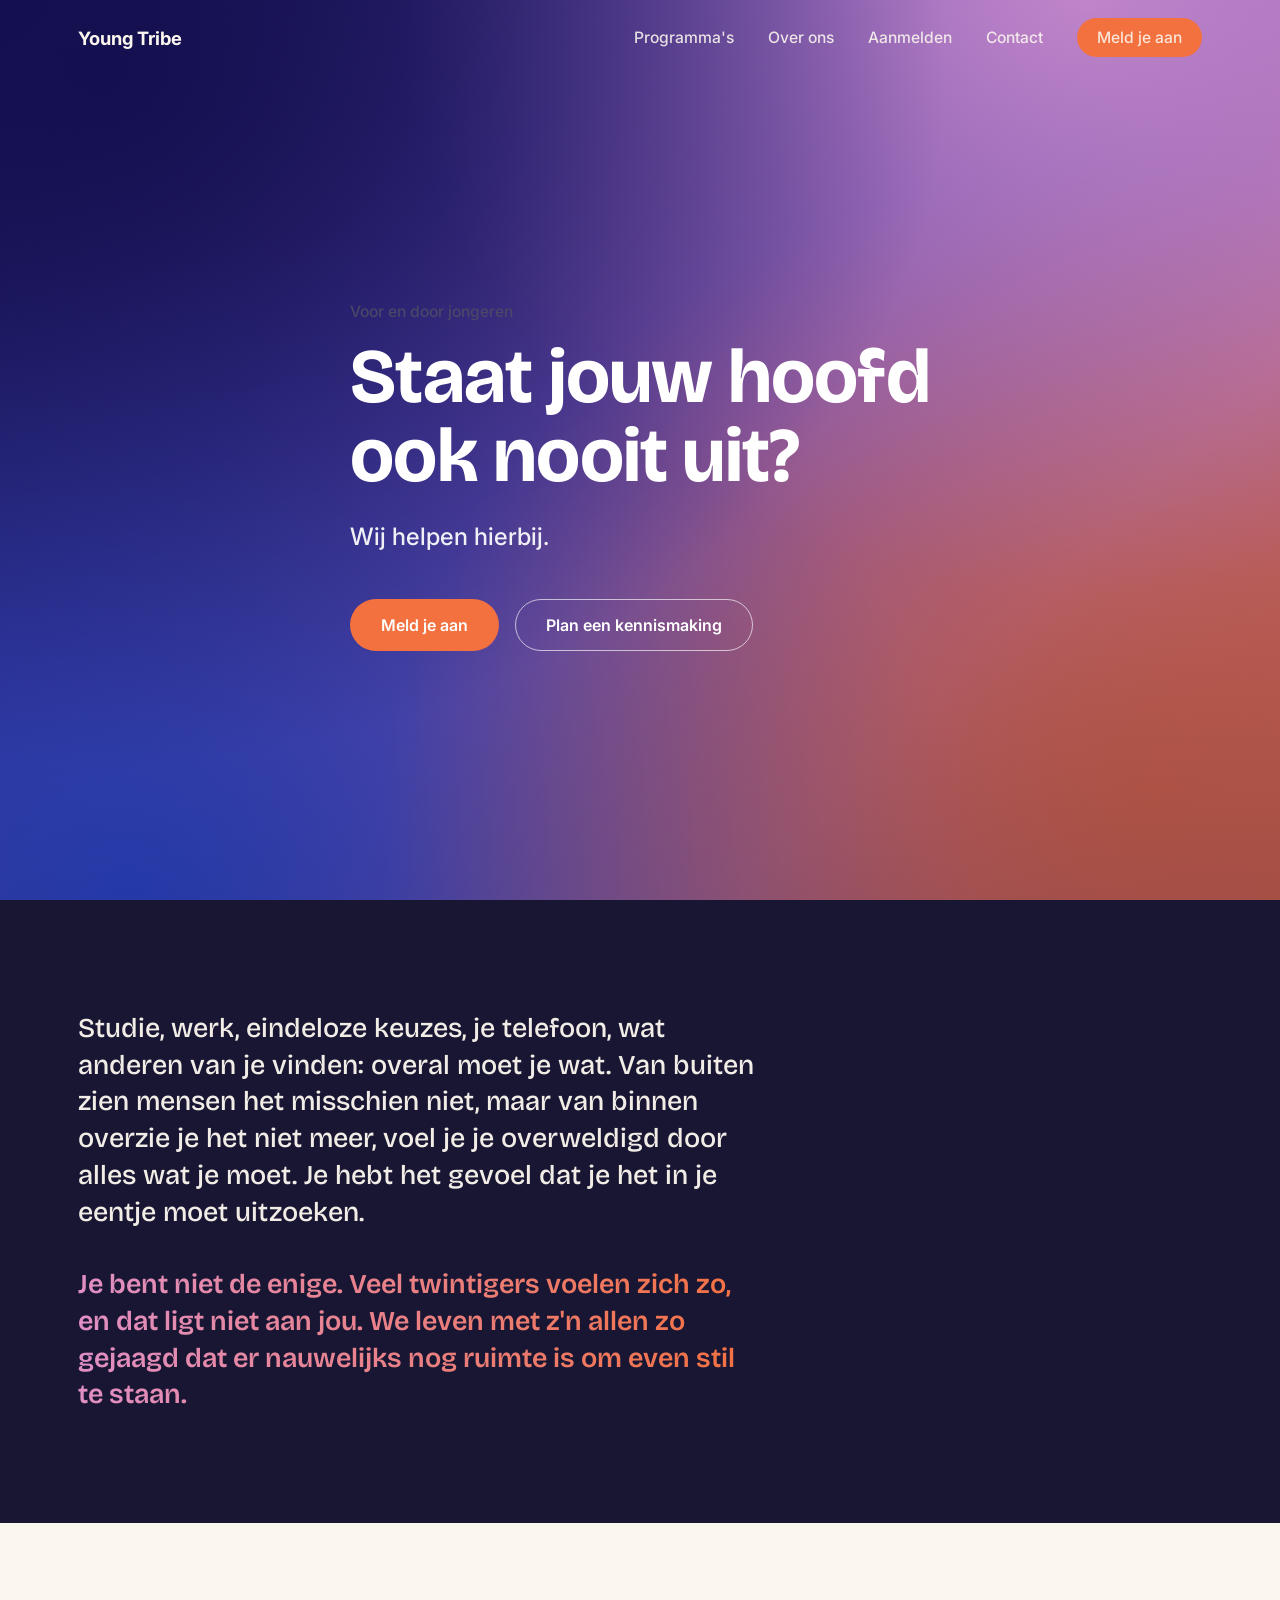
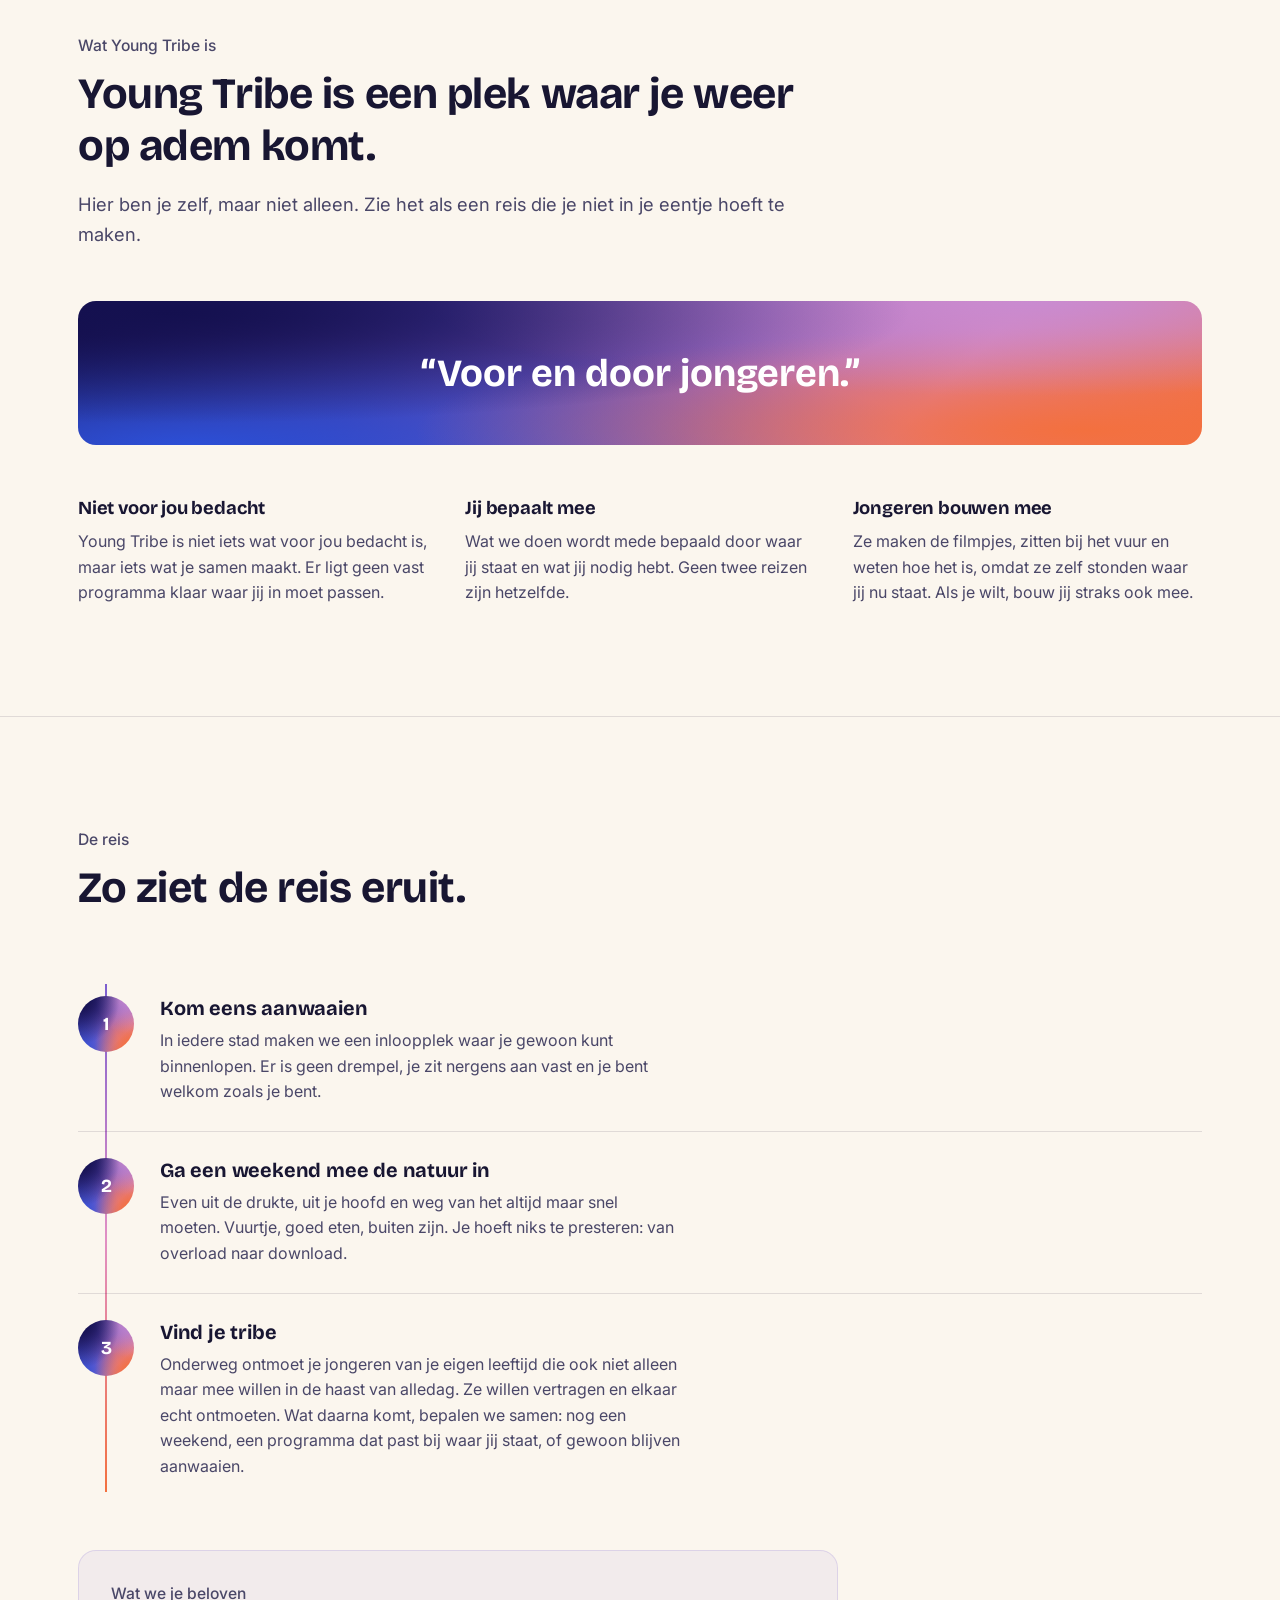
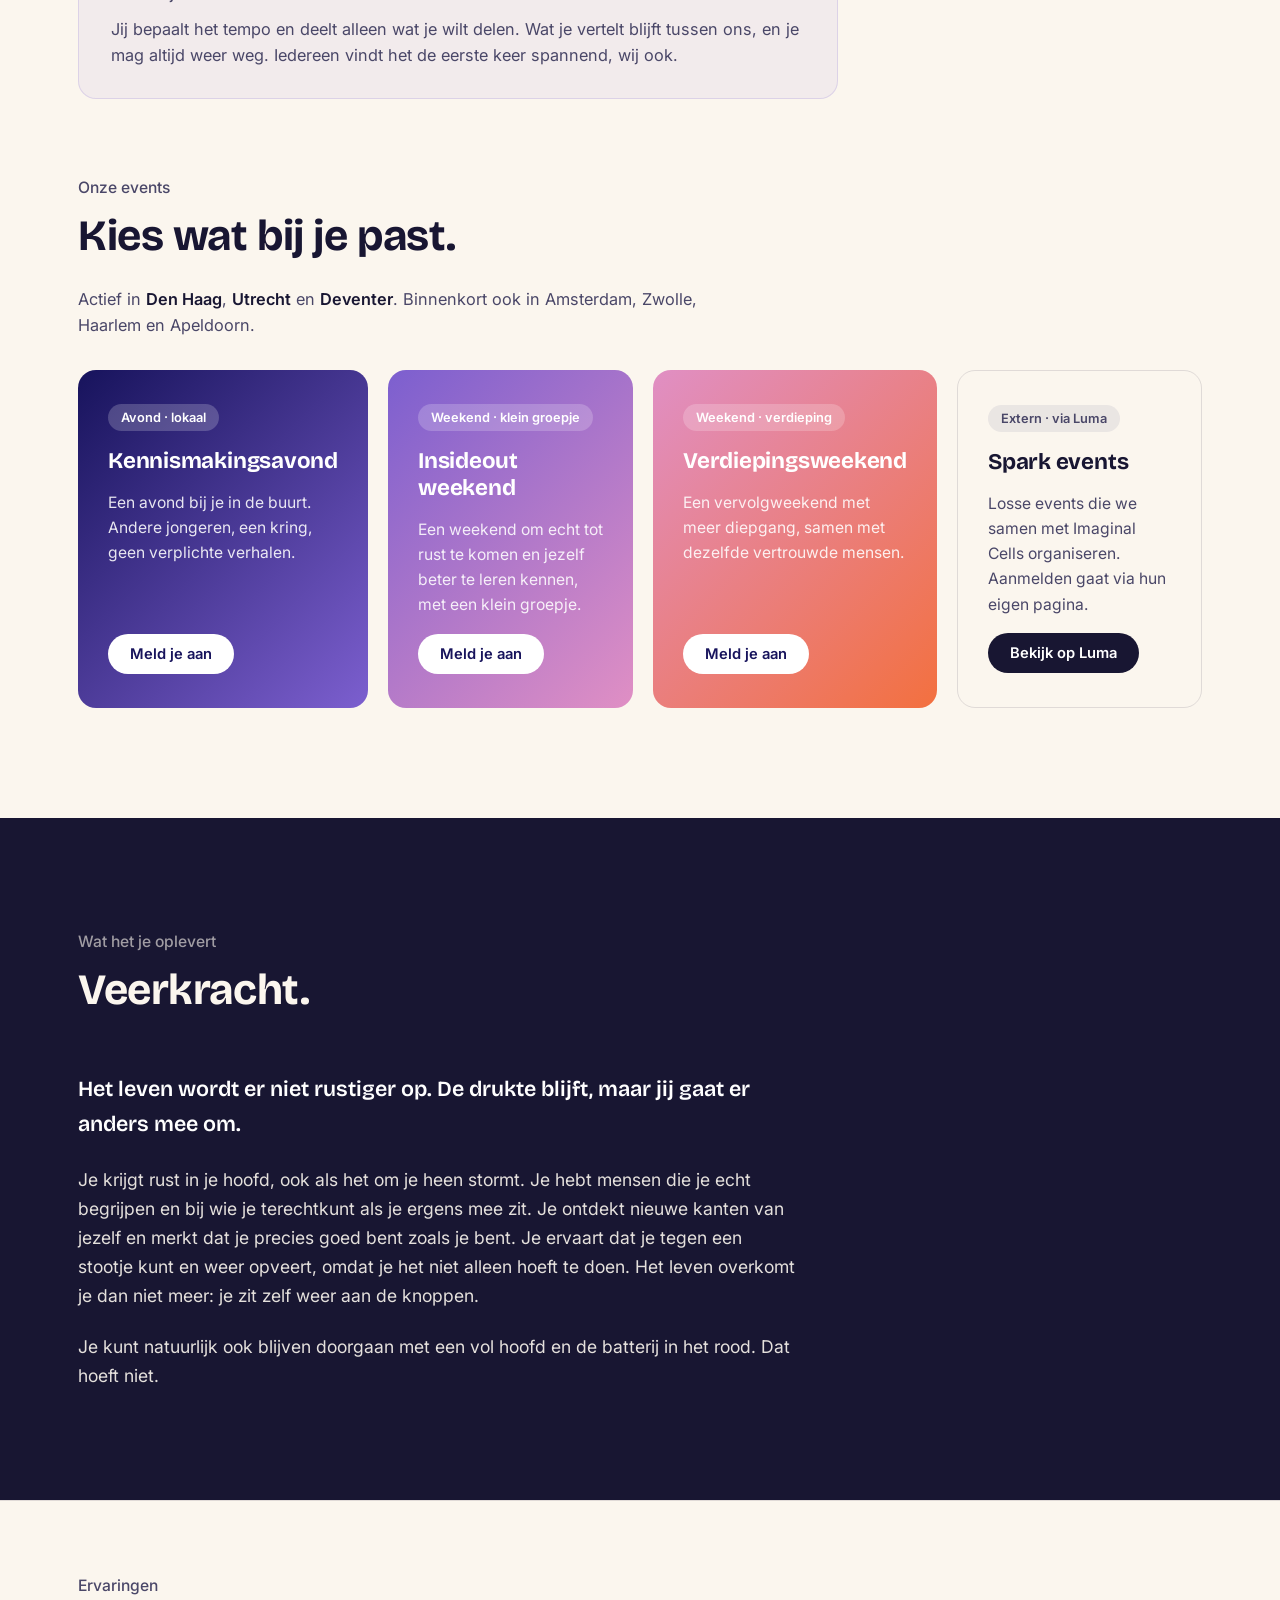
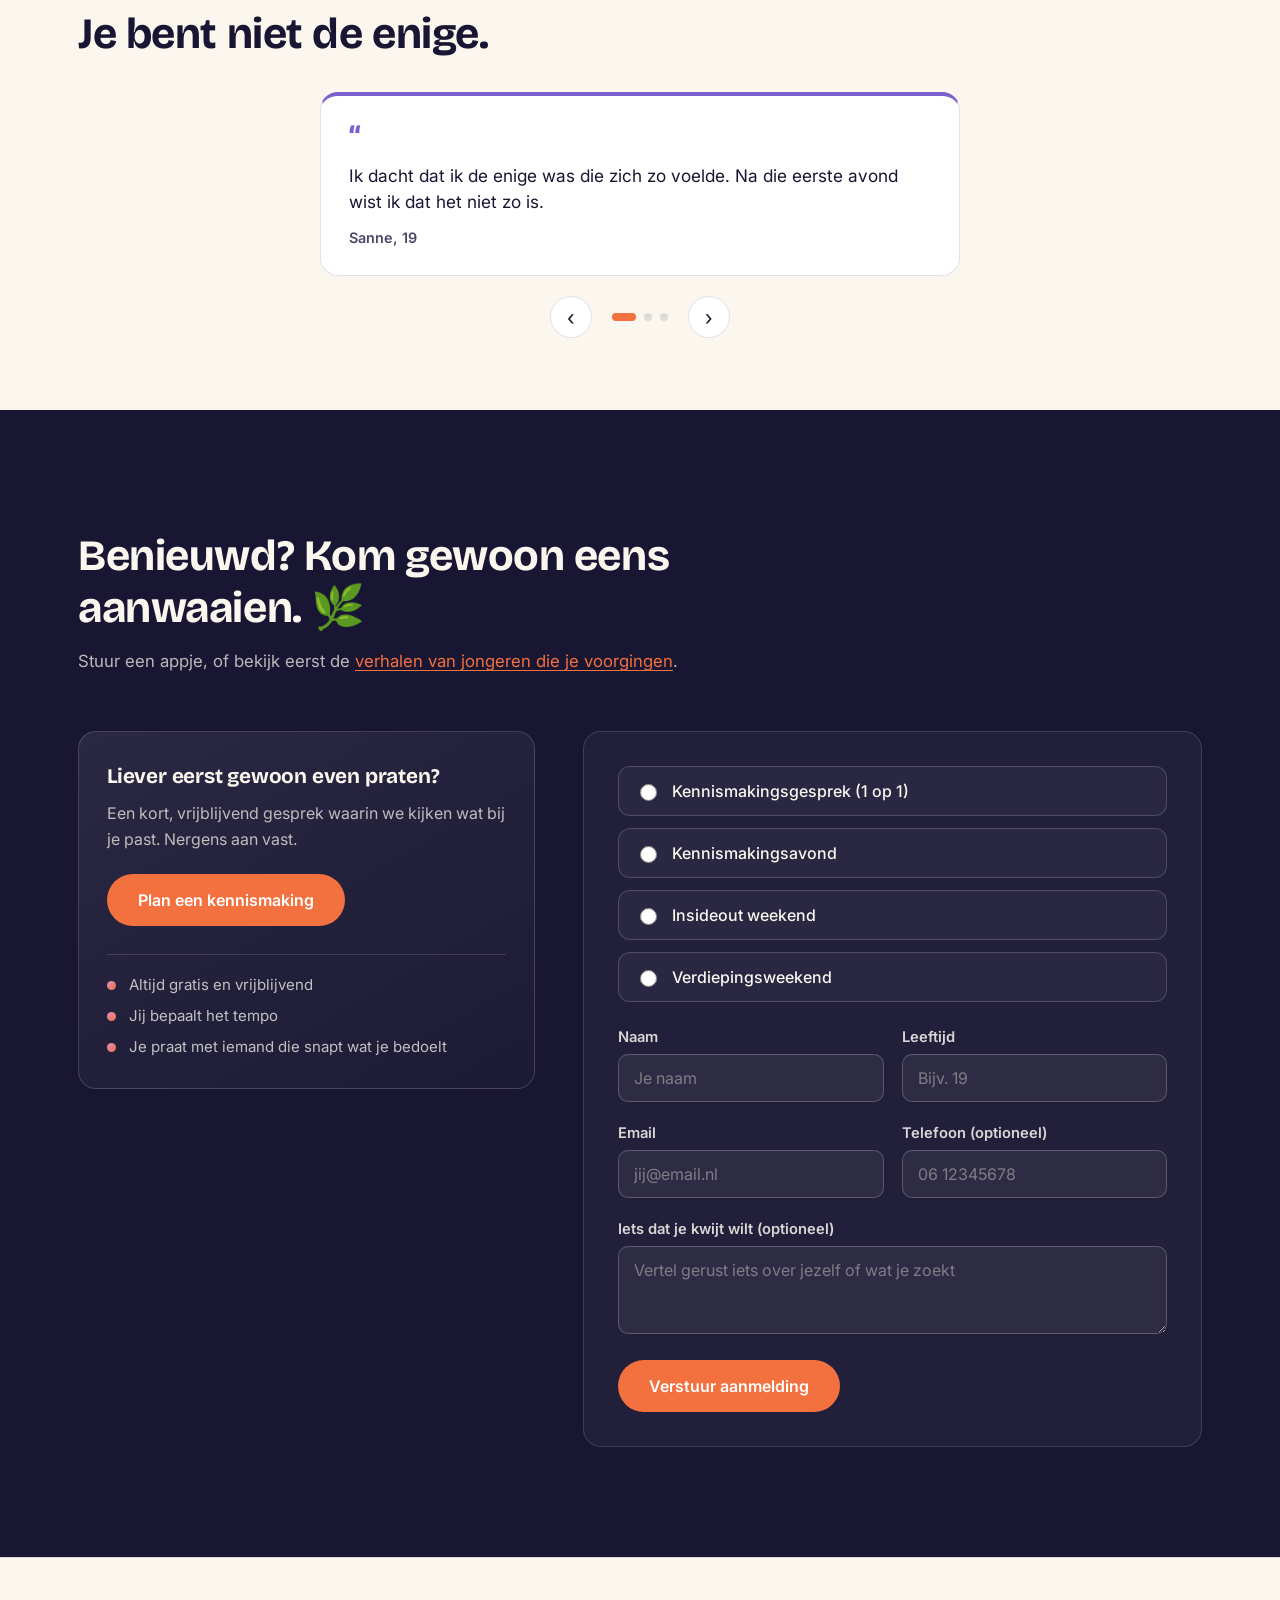
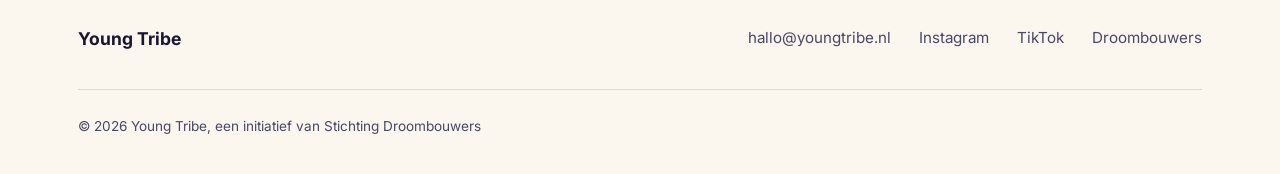
==== commit 5651f6a0: "Add files via upload" ====
--- a/index.html
+++ b/index.html
@@ -11,16 +11,6 @@
 <link rel="stylesheet" href="styles.css">
 </head>
 <body>
-
-<svg width="0" height="0" style="position:absolute">
-  <defs>
-    <symbol id="imgPlaceholderIcon" viewBox="0 0 24 24">
-      <rect x="2.2" y="4.2" width="19.6" height="15.6" rx="2.4" fill="none" stroke="currentColor" stroke-width="1.6"/>
-      <circle cx="8.3" cy="9.6" r="1.6" fill="currentColor"/>
-      <path d="M3.5 17.5l5.2-5.2 3.1 3.1 4-4.6 4.7 4.9" fill="none" stroke="currentColor" stroke-width="1.6" stroke-linecap="round" stroke-linejoin="round"/>
-    </symbol>
-  </defs>
-</svg>
 
 <header id="siteHeader">
   <div class="wrap nav-inner">
@@ -45,18 +35,13 @@
   <section class="hero">
     <div class="wrap hero-inner">
       <p class="eyebrow hero-eyebrow">Voor en door jongeren</p>
-      <h1>Je hoofd staat<br>nooit uit.</h1>
+      <h1>Staat jouw hoofd<br>ook nooit uit?</h1>
+      <p class="hero-sub">Wij helpen hierbij.</p>
       <div class="hero-ctas">
         <a href="#aanmelden" class="btn btn-solid">Meld je aan</a>
         <a href="#" class="btn btn-ghost" id="heroKennismaking">Plan een kennismaking</a>
       </div>
     </div>
-    <div class="hero-photo-wrap">
-      <div class="photo-box on-dark">
-        <svg class="ph-icon" viewBox="0 0 24 24"><use href="#imgPlaceholderIcon"/></svg>
-        <span>Foto: sfeerbeeld van de tribe</span>
-      </div>
-    </div>
   </section>
 
   <section class="herkenning">
@@ -70,26 +55,29 @@
 
   <section class="over" id="over">
     <div class="wrap">
-      <div class="over-grid">
-        <div>
-          <div class="section-head" style="margin-bottom:24px;">
-            <p class="eyebrow">Wat Young Tribe is</p>
-            <h2>Young Tribe is een plek waar je weer op adem komt.</h2>
-          </div>
-          <p>Hier ben je zelf, maar niet alleen. Zie het als een reis die je niet in je eentje hoeft te maken.</p>
-        </div>
-        <div class="over-visuals">
-          <div class="photo-box on-light">
-            <svg class="ph-icon" viewBox="0 0 24 24"><use href="#imgPlaceholderIcon"/></svg>
-            <span>Foto: gids of coach in gesprek</span>
-          </div>
-          <div class="quote-card">
-            <p>&#8220;Voor en door jongeren.&#8221;</p>
-          </div>
-        </div>
-      </div>
-      <div class="over-more">
-        <p><strong>Voor en door jongeren.</strong> Young Tribe is niet iets wat voor jou bedacht is, maar iets wat je samen maakt. Er ligt geen vast programma klaar waar jij in moet passen: wat we doen wordt mede bepaald door waar jij staat en wat jij nodig hebt. Jongeren die je voorgingen bouwen mee: ze maken de filmpjes, zitten bij het vuur en weten hoe het is, omdat ze zelf stonden waar jij nu staat. Als je wilt, bouw jij straks ook mee.</p>
+      <div class="over-intro">
+        <p class="eyebrow">Wat Young Tribe is</p>
+        <h2>Young Tribe is een plek waar je weer op adem komt.</h2>
+        <p class="over-lead">Hier ben je zelf, maar niet alleen. Zie het als een reis die je niet in je eentje hoeft te maken.</p>
+      </div>
+
+      <div class="quote-band">
+        <p>&#8220;Voor en door jongeren.&#8221;</p>
+      </div>
+
+      <div class="over-cols">
+        <div class="over-col">
+          <h3>Niet voor jou bedacht</h3>
+          <p>Young Tribe is niet iets wat voor jou bedacht is, maar iets wat je samen maakt. Er ligt geen vast programma klaar waar jij in moet passen.</p>
+        </div>
+        <div class="over-col">
+          <h3>Jij bepaalt mee</h3>
+          <p>Wat we doen wordt mede bepaald door waar jij staat en wat jij nodig hebt. Geen twee reizen zijn hetzelfde.</p>
+        </div>
+        <div class="over-col">
+          <h3>Jongeren bouwen mee</h3>
+          <p>Ze maken de filmpjes, zitten bij het vuur en weten hoe het is, omdat ze zelf stonden waar jij nu staat. Als je wilt, bouw jij straks ook mee.</p>
+        </div>
       </div>
     </div>
   </section>
@@ -125,59 +113,41 @@
         </div>
       </div>
 
+      <div class="promise-card">
+        <p class="eyebrow">Wat we je beloven</p>
+        <p>Jij bepaalt het tempo en deelt alleen wat je wilt delen. Wat je vertelt blijft tussen ons, en je mag altijd weer weg. Iedereen vindt het de eerste keer spannend, wij ook.</p>
+      </div>
+
       <div class="section-head events-head">
         <p class="eyebrow">Onze events</p>
         <h2>Kies wat bij je past.</h2>
       </div>
+      <p class="cities-line">Actief in <strong>Den Haag</strong>, <strong>Utrecht</strong> en <strong>Deventer</strong>. Binnenkort ook in Amsterdam, Zwolle, Haarlem en Apeldoorn.</p>
       <div class="events-grid">
         <button type="button" class="event-tile tile-1" data-event="ev-avond">
-          <div class="photo-box on-tile">
-            <svg class="ph-icon" viewBox="0 0 24 24"><use href="#imgPlaceholderIcon"/></svg>
-            <span>Foto: kennismakingsavond</span>
-          </div>
           <span class="tag">Avond &middot; lokaal</span>
           <h3>Kennismakingsavond</h3>
           <p>Een avond bij je in de buurt. Andere jongeren, een kring, geen verplichte verhalen.</p>
           <span class="tile-cta">Meld je aan</span>
         </button>
         <button type="button" class="event-tile tile-2" data-event="ev-insideout">
-          <div class="photo-box on-tile">
-            <svg class="ph-icon" viewBox="0 0 24 24"><use href="#imgPlaceholderIcon"/></svg>
-            <span>Foto: insideout weekend</span>
-          </div>
           <span class="tag">Weekend &middot; klein groepje</span>
           <h3>Insideout weekend</h3>
           <p>Een weekend om echt tot rust te komen en jezelf beter te leren kennen, met een klein groepje.</p>
           <span class="tile-cta">Meld je aan</span>
         </button>
         <button type="button" class="event-tile tile-3" data-event="ev-verdieping">
-          <div class="photo-box on-tile">
-            <svg class="ph-icon" viewBox="0 0 24 24"><use href="#imgPlaceholderIcon"/></svg>
-            <span>Foto: verdiepingsweekend</span>
-          </div>
           <span class="tag">Weekend &middot; verdieping</span>
           <h3>Verdiepingsweekend</h3>
           <p>Een vervolgweekend met meer diepgang, samen met dezelfde vertrouwde mensen.</p>
           <span class="tile-cta">Meld je aan</span>
         </button>
-      </div>
-    </div>
-  </section>
-
-  <section class="waar" id="waar">
-    <div class="wrap">
-      <div class="section-head" style="margin-bottom:28px;">
-        <p class="eyebrow">Waar?</p>
-        <h2>We zijn nu volop bezig in Den Haag, Utrecht en Deventer.</h2>
-      </div>
-      <p class="waar-intro">Binnenkort komen daar Amsterdam, Zwolle en Haarlem bij.</p>
-      <div class="city-tags">
-        <span class="city-tag active">Den Haag</span>
-        <span class="city-tag active">Utrecht</span>
-        <span class="city-tag active">Deventer</span>
-        <span class="city-tag soon">Amsterdam &middot; binnenkort</span>
-        <span class="city-tag soon">Zwolle &middot; binnenkort</span>
-        <span class="city-tag soon">Haarlem &middot; binnenkort</span>
+        <a href="https://luma.com/imaginalcells" target="_blank" rel="noopener" class="event-tile tile-4">
+          <span class="tag">Extern &middot; via Luma</span>
+          <h3>Spark events</h3>
+          <p>Losse events die we samen met Imaginal Cells organiseren. Aanmelden gaat via hun eigen pagina.</p>
+          <span class="tile-cta">Bekijk op Luma</span>
+        </a>
       </div>
     </div>
   </section>
@@ -231,15 +201,6 @@
     </div>
   </section>
   <!-- TODO: dit zijn fictieve quotes ter illustratie, vervang door echte ervaringen zodra die er zijn. -->
-
-  <section class="beloven" id="beloven">
-    <div class="wrap">
-      <div class="section-head">
-        <p class="eyebrow">Wat we je beloven</p>
-      </div>
-      <p class="beloven-text">Jij bepaalt het tempo en deelt alleen wat je wilt delen. Wat je vertelt blijft tussen ons, en je mag altijd weer weg. Iedereen vindt het de eerste keer spannend, wij ook.</p>
-    </div>
-  </section>
 
   <section class="aanmelden" id="aanmelden">
     <div class="wrap">
--- a/styles.css
+++ b/styles.css
@@ -87,6 +87,10 @@
   }
   .hero-inner{position:relative; z-index:2; max-width:760px;}
   .hero-eyebrow{color:rgba(255,255,255,0.85); margin-bottom:14px;}
+  .hero-sub{
+    margin-top:22px; font-size:clamp(1.15rem, 2.2vw, 1.5rem);
+    color:rgba(255,255,255,0.92); font-weight:500;
+  }
   .hero h1{
     font-size:clamp(2.6rem, 6vw, 5rem);
     line-height:1.03;
@@ -136,25 +140,26 @@
 
   /* ---------- Over / wat is young tribe ---------- */
   .over{background:var(--cream);}
-  .over-grid{display:grid; grid-template-columns:1.1fr 0.9fr; gap:64px; align-items:start;}
-  .over-visuals{display:flex; flex-direction:column; gap:20px;}
-  .over p{font-size:1.08rem; color:var(--ink-soft); max-width:520px;}
-  .over-more{margin-top:48px; max-width:760px;}
-  .over-more p{font-size:1.08rem; color:var(--ink-soft); line-height:1.65; max-width:none;}
-  .over-more strong{color:var(--ink); font-weight:700;}
-  .quote-card{
+  .over-intro{max-width:720px;}
+  .over-intro h2{font-size:clamp(1.9rem, 3.6vw, 2.7rem); margin-top:10px;}
+  .over-lead{font-size:1.15rem; color:var(--ink-soft); margin-top:18px; line-height:1.6;}
+  .quote-band{
     background:var(--gradient-mesh);
     border-radius:var(--radius);
-    padding:42px 36px;
-    color:#fff;
-  }
-  .quote-card p{
+    padding:48px 44px;
+    margin:52px 0;
+    text-align:center;
+  }
+  .quote-band p{
     font-family:'Bricolage Grotesque', sans-serif;
     font-weight:700;
-    font-size:clamp(1.4rem, 2.6vw, 1.85rem);
+    font-size:clamp(1.6rem, 3.4vw, 2.4rem);
     color:#fff;
-    line-height:1.3;
-  }
+    line-height:1.25;
+  }
+  .over-cols{display:grid; grid-template-columns:repeat(3, 1fr); gap:38px;}
+  .over-col h3{font-size:1.15rem; margin-bottom:10px;}
+  .over-col p{color:var(--ink-soft); font-size:1rem; line-height:1.6;}
 
   /* ---------- Programma / journey ---------- */
   .programma{background:var(--cream); border-top:1px solid var(--line);}
@@ -180,7 +185,7 @@
   .step p{color:var(--ink-soft); max-width:520px;}
 
   .events-head{margin-top:76px;}
-  .events-grid{display:grid; grid-template-columns:repeat(3, 1fr); gap:22px;}
+  .events-grid{display:grid; grid-template-columns:repeat(4, 1fr); gap:20px;}
   .event-tile{
     text-align:left; border:none; border-radius:var(--radius);
     padding:34px 30px; display:flex; flex-direction:column; gap:16px; width:100%;
@@ -202,16 +207,28 @@
     align-self:flex-start; font-weight:600; font-size:0.92rem; color:var(--indigo);
     background:#fff; padding:11px 22px; border-radius:100px;
   }
-
-  /* ---------- Waar / cities ---------- */
-  .waar{background:var(--cream); border-top:1px solid var(--line);}
-  .waar-intro{font-size:1.08rem; color:var(--ink-soft); max-width:560px;}
-  .city-tags{display:flex; flex-wrap:wrap; gap:10px; margin-top:26px;}
-  .city-tag{
-    padding:9px 18px; border-radius:100px; font-size:0.92rem; font-weight:600;
-  }
-  .city-tag.active{background:var(--ink); color:#fff;}
-  .city-tag.soon{background:transparent; border:1.5px dashed var(--line); color:var(--ink-soft);}
+  .event-tile.tile-4{
+    background:transparent; border:1.5px solid var(--line); color:var(--ink);
+  }
+  .event-tile.tile-4:hover{border-color:var(--violet); box-shadow:0 16px 34px rgba(23,19,92,0.12);}
+  .event-tile.tile-4 .tag{background:rgba(23,19,92,0.07); color:var(--ink-soft);}
+  .event-tile.tile-4 h3{color:var(--ink);}
+  .event-tile.tile-4 p{color:var(--ink-soft);}
+  .event-tile.tile-4 .tile-cta{background:var(--ink); color:#fff;}
+  a.event-tile{text-decoration:none;}
+
+  .promise-card{
+    margin-top:44px; padding:30px 32px; border-radius:var(--radius);
+    background:rgba(124,95,207,0.07); border:1px solid rgba(124,95,207,0.18);
+    max-width:760px;
+  }
+  .promise-card .eyebrow{margin-bottom:10px;}
+  .promise-card p:last-child{color:var(--ink-soft); font-size:1.02rem; line-height:1.6;}
+
+  .cities-line{
+    margin:-32px 0 32px; font-size:1.02rem; color:var(--ink-soft); max-width:680px;
+  }
+  .cities-line strong{color:var(--ink); font-weight:600;}
 
   /* ---------- Veerkracht / benefits ---------- */
   .veerkracht{background:var(--ink); color:var(--cream); border-top:1px solid var(--line);}
@@ -222,41 +239,44 @@
     font-family:'Bricolage Grotesque', sans-serif; font-weight:600; font-size:1.35rem; color:#fff;
   }
 
-  /* ---------- Wat we je beloven ---------- */
-  .beloven{background:var(--cream); border-top:1px solid var(--line);}
-  .beloven-text{font-size:1.15rem; color:var(--ink-soft); max-width:640px; line-height:1.6;}
-
   /* ---------- Over ons / coaches ---------- */
   .over-ons{background:var(--cream); border-top:1px solid var(--line);}
   .over-ons .section-head{max-width:720px;}
   .over-ons .section-head p{margin-top:18px; color:var(--ink-soft); font-size:1.05rem;}
   .coaches-grid{display:grid; grid-template-columns:repeat(3, 1fr); gap:26px; margin-top:44px;}
-  .coach-card{display:flex; flex-direction:column; gap:14px;}
+  .coach-card{
+    display:flex; flex-direction:column; gap:8px;
+    padding:28px 26px; border-radius:var(--radius);
+    background:#fff; border:1px solid var(--line); border-top:4px solid var(--violet);
+  }
+  .coach-card:nth-child(2){border-top-color:var(--orchid);}
+  .coach-card:nth-child(3){border-top-color:var(--coral);}
   .coach-card h3{font-size:1.1rem;}
   .coach-role{color:var(--ink-soft); font-size:0.92rem;}
 
   /* ---------- Ervaringen / testimonials carousel ---------- */
-  .ervaringen{background:var(--cream); border-top:1px solid var(--line);}
+  .ervaringen{background:var(--cream); border-top:1px solid var(--line); padding:72px 0;}
+  .ervaringen .section-head{margin-bottom:32px;}
   .testimonial-carousel{position:relative; max-width:640px; margin:0 auto;}
   .testimonial-viewport{overflow:hidden;}
   .testimonial-track{display:flex; transition:transform .5s ease;}
   .testimonial-card{
     flex:0 0 100%; max-width:100%; box-sizing:border-box;
     background:#fff; border:1px solid var(--line); border-top:4px solid var(--violet);
-    border-radius:var(--radius); padding:34px 30px; display:flex; flex-direction:column; gap:14px;
-    min-height:220px;
+    border-radius:var(--radius); padding:26px 28px; display:flex; flex-direction:column; gap:10px;
+    min-height:170px;
   }
   .testimonial-card.card-2{border-top-color:var(--orchid);}
   .testimonial-card.card-3{border-top-color:var(--coral);}
   .quote-mark{
-    font-family:'Bricolage Grotesque', sans-serif; font-weight:700; font-size:2.4rem;
+    font-family:'Bricolage Grotesque', sans-serif; font-weight:700; font-size:1.9rem;
     line-height:1; color:var(--violet); margin:0;
   }
   .testimonial-card.card-2 .quote-mark{color:var(--orchid);}
   .testimonial-card.card-3 .quote-mark{color:var(--coral);}
   .testimonial-text{color:var(--ink); font-size:1.08rem; line-height:1.55; flex:1;}
   .testimonial-name{color:var(--ink-soft); font-size:0.9rem; font-weight:600;}
-  .carousel-controls{display:flex; align-items:center; justify-content:center; gap:20px; margin-top:26px;}
+  .carousel-controls{display:flex; align-items:center; justify-content:center; gap:20px; margin-top:20px;}
   .carousel-btn{
     width:42px; height:42px; border-radius:50%; border:1px solid var(--line); background:#fff;
     display:flex; align-items:center; justify-content:center; font-size:1.3rem; color:var(--ink);
@@ -333,12 +353,14 @@
   .footer-sub{padding-top:28px; border-top:1px solid var(--line); display:flex; justify-content:space-between; flex-wrap:wrap; gap:12px; font-size:0.85rem; color:var(--ink-soft);}
 
   @media (max-width:900px){
-    .over-grid,.aanmelden-grid{grid-template-columns:1fr; gap:40px;}
+    .aanmelden-grid{grid-template-columns:1fr; gap:40px;}
     .field-row{grid-template-columns:1fr;}
-    .events-grid,.coaches-grid{grid-template-columns:1fr 1fr;}
+    .events-grid,.coaches-grid,.over-cols{grid-template-columns:1fr 1fr;}
+    .cities-line{margin-top:-20px;}
   }
   @media (max-width:640px){
-    .events-grid,.coaches-grid{grid-template-columns:1fr;}
+    .events-grid,.coaches-grid,.over-cols{grid-template-columns:1fr;}
+    .quote-band{padding:36px 26px; margin:40px 0;}
   }
   @media (max-width:720px){
     nav.links{
@@ -378,31 +400,6 @@
     *{transition:none !important;}
   }
 
-  /* ---------- Photo placeholders ---------- */
-  .photo-box{
-    display:flex; flex-direction:column; align-items:center; justify-content:center; gap:10px;
-    text-align:center; border-radius:calc(var(--radius) - 4px);
-    padding:22px; width:100%;
-  }
-  .photo-box .ph-icon{width:28px; height:28px; opacity:0.7;}
-  .photo-box span{font-size:0.85rem; font-weight:500; line-height:1.4;}
-  .photo-box.on-light{
-    background:rgba(23,19,92,0.04); border:1.5px dashed rgba(23,19,92,0.24); color:var(--ink-soft);
-    min-height:190px;
-  }
-  .photo-box.on-dark{
-    background:rgba(255,255,255,0.08); border:1.5px dashed rgba(255,255,255,0.4); color:rgba(255,255,255,0.85);
-  }
-  .photo-box.on-tile{
-    background:rgba(255,255,255,0.14); border:1.5px dashed rgba(255,255,255,0.55); color:#fff;
-    min-height:120px;
-  }
-  .hero-photo-wrap{position:relative; z-index:2; margin-top:44px; max-width:280px;}
-  .hero-photo-wrap .photo-box{min-height:160px;}
-  @media (min-width:900px){
-    .hero-photo-wrap{position:absolute; right:64px; top:132px; margin-top:0;}
-  }
-
   /* ---------- Standalone page header (e.g. Over ons) ---------- */
   .page-header{background:var(--gradient-mesh); padding:170px 0 80px; position:relative;}
   .page-header .wrap{position:relative; z-index:2;}
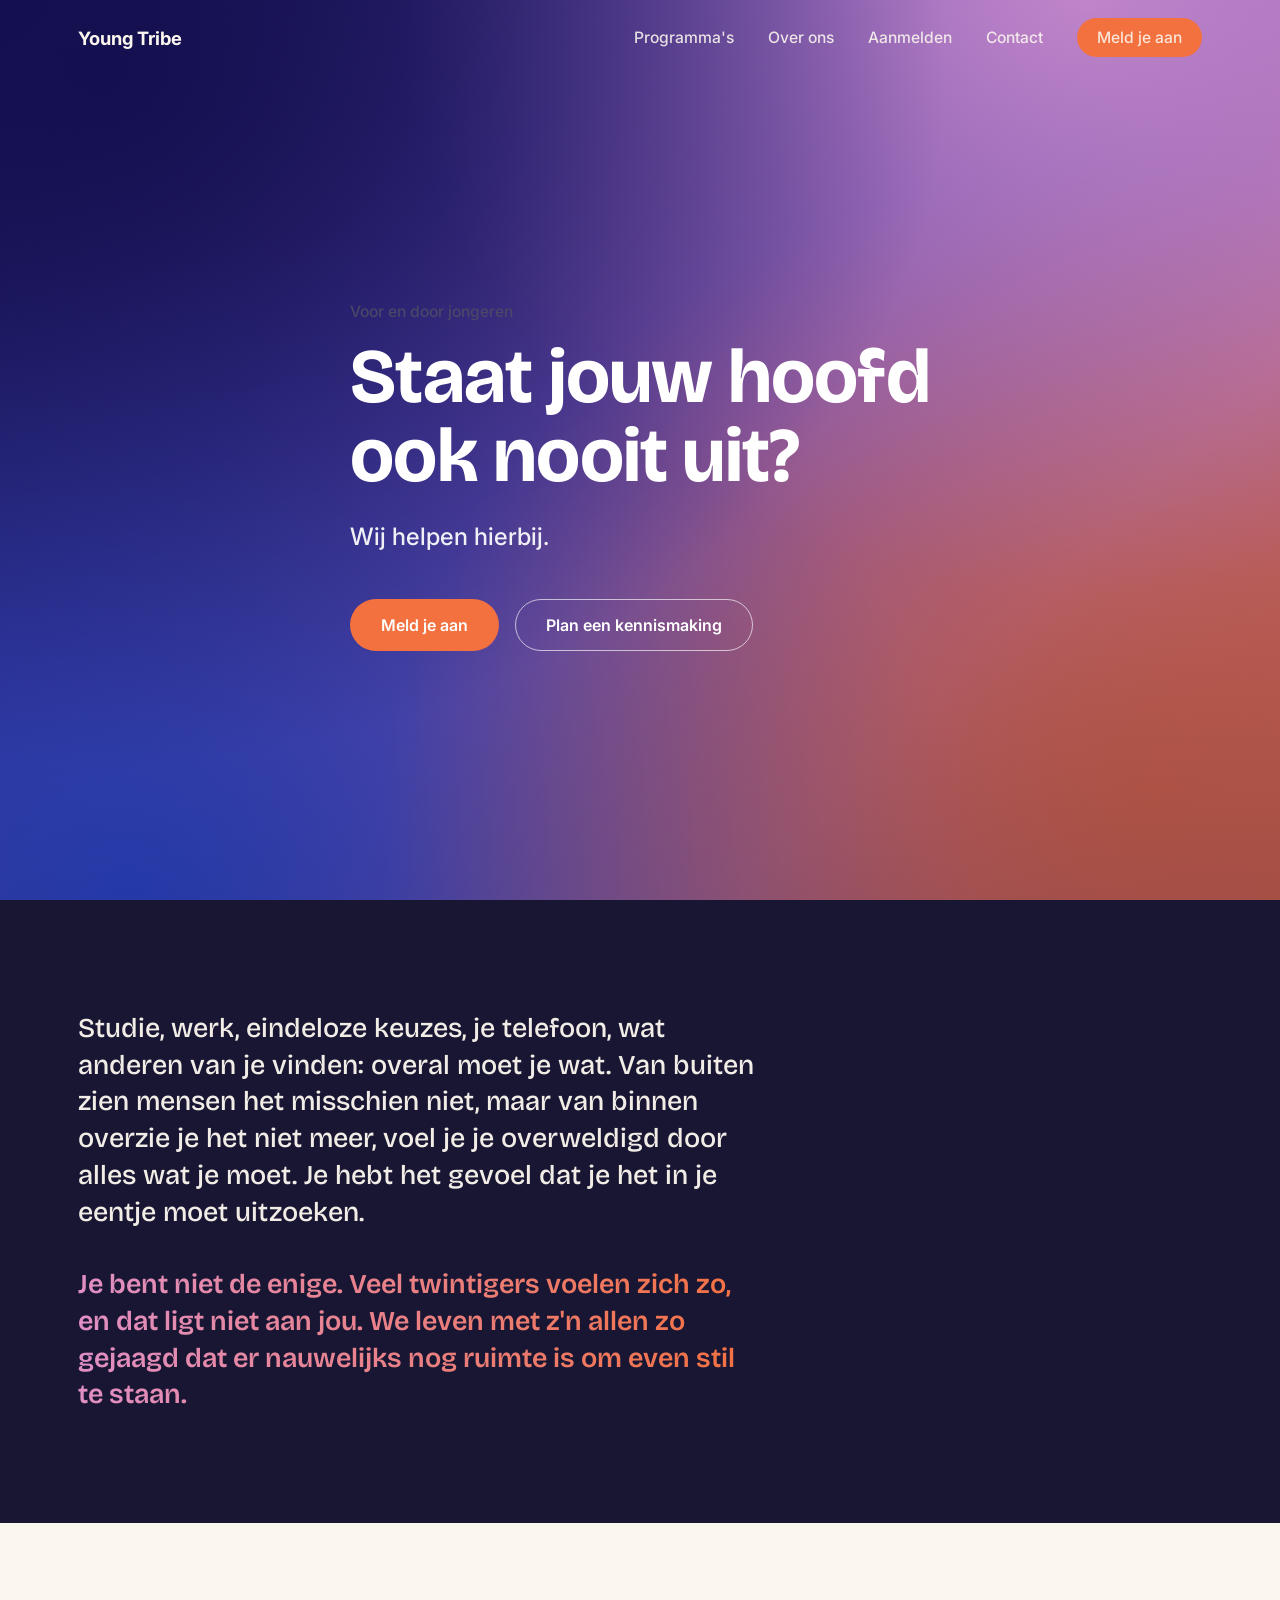
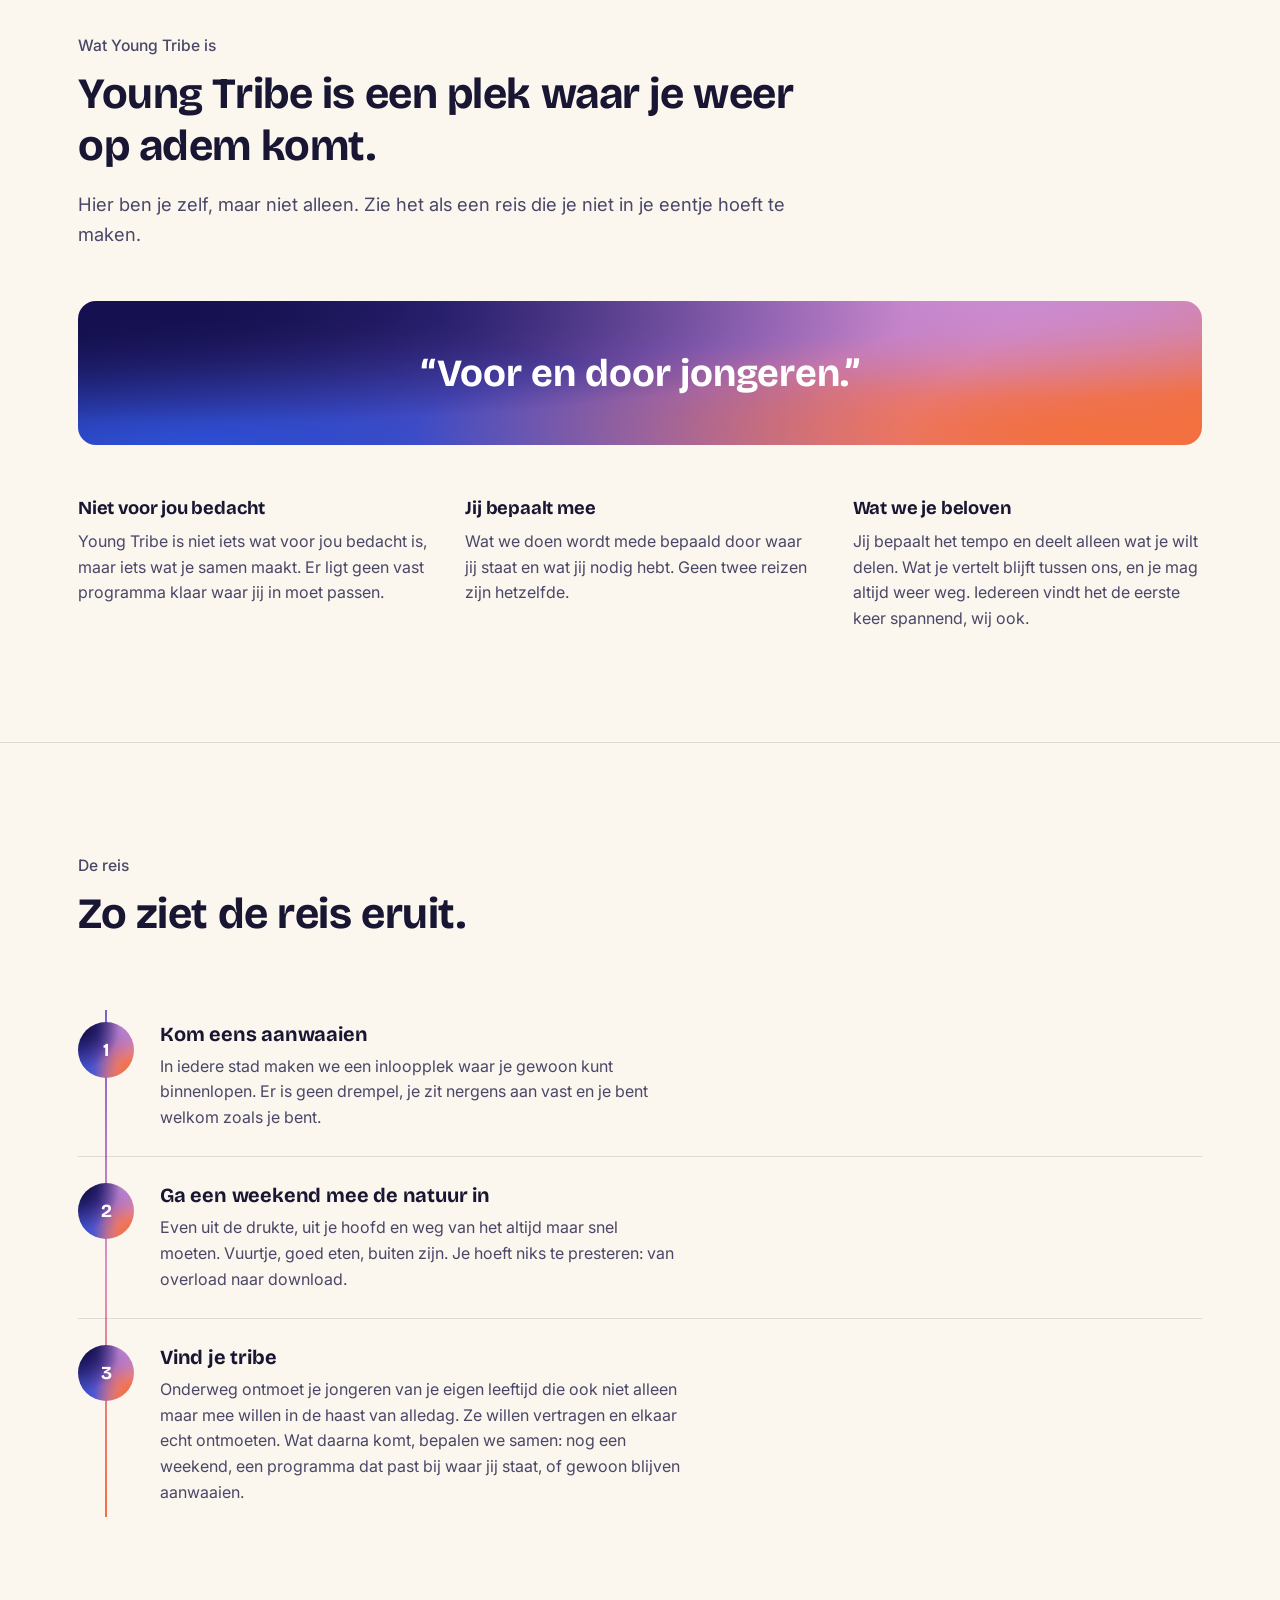
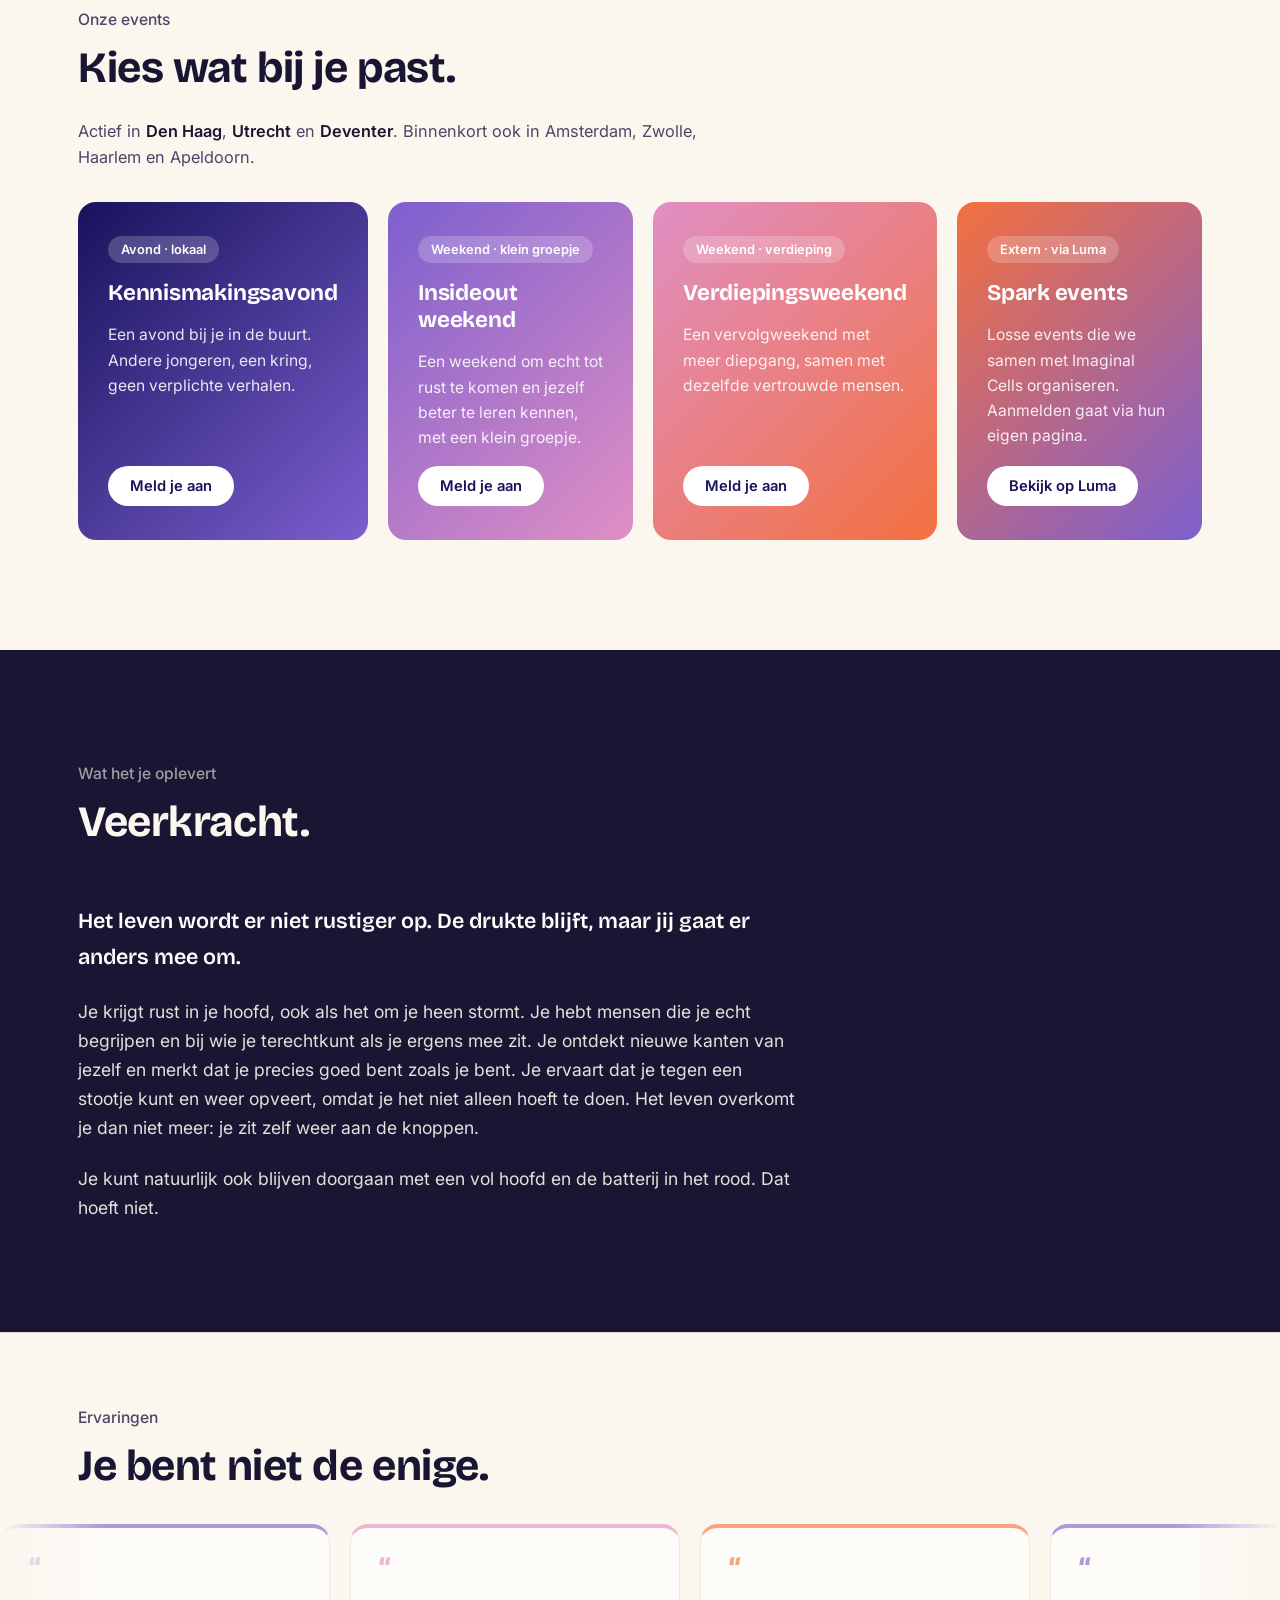
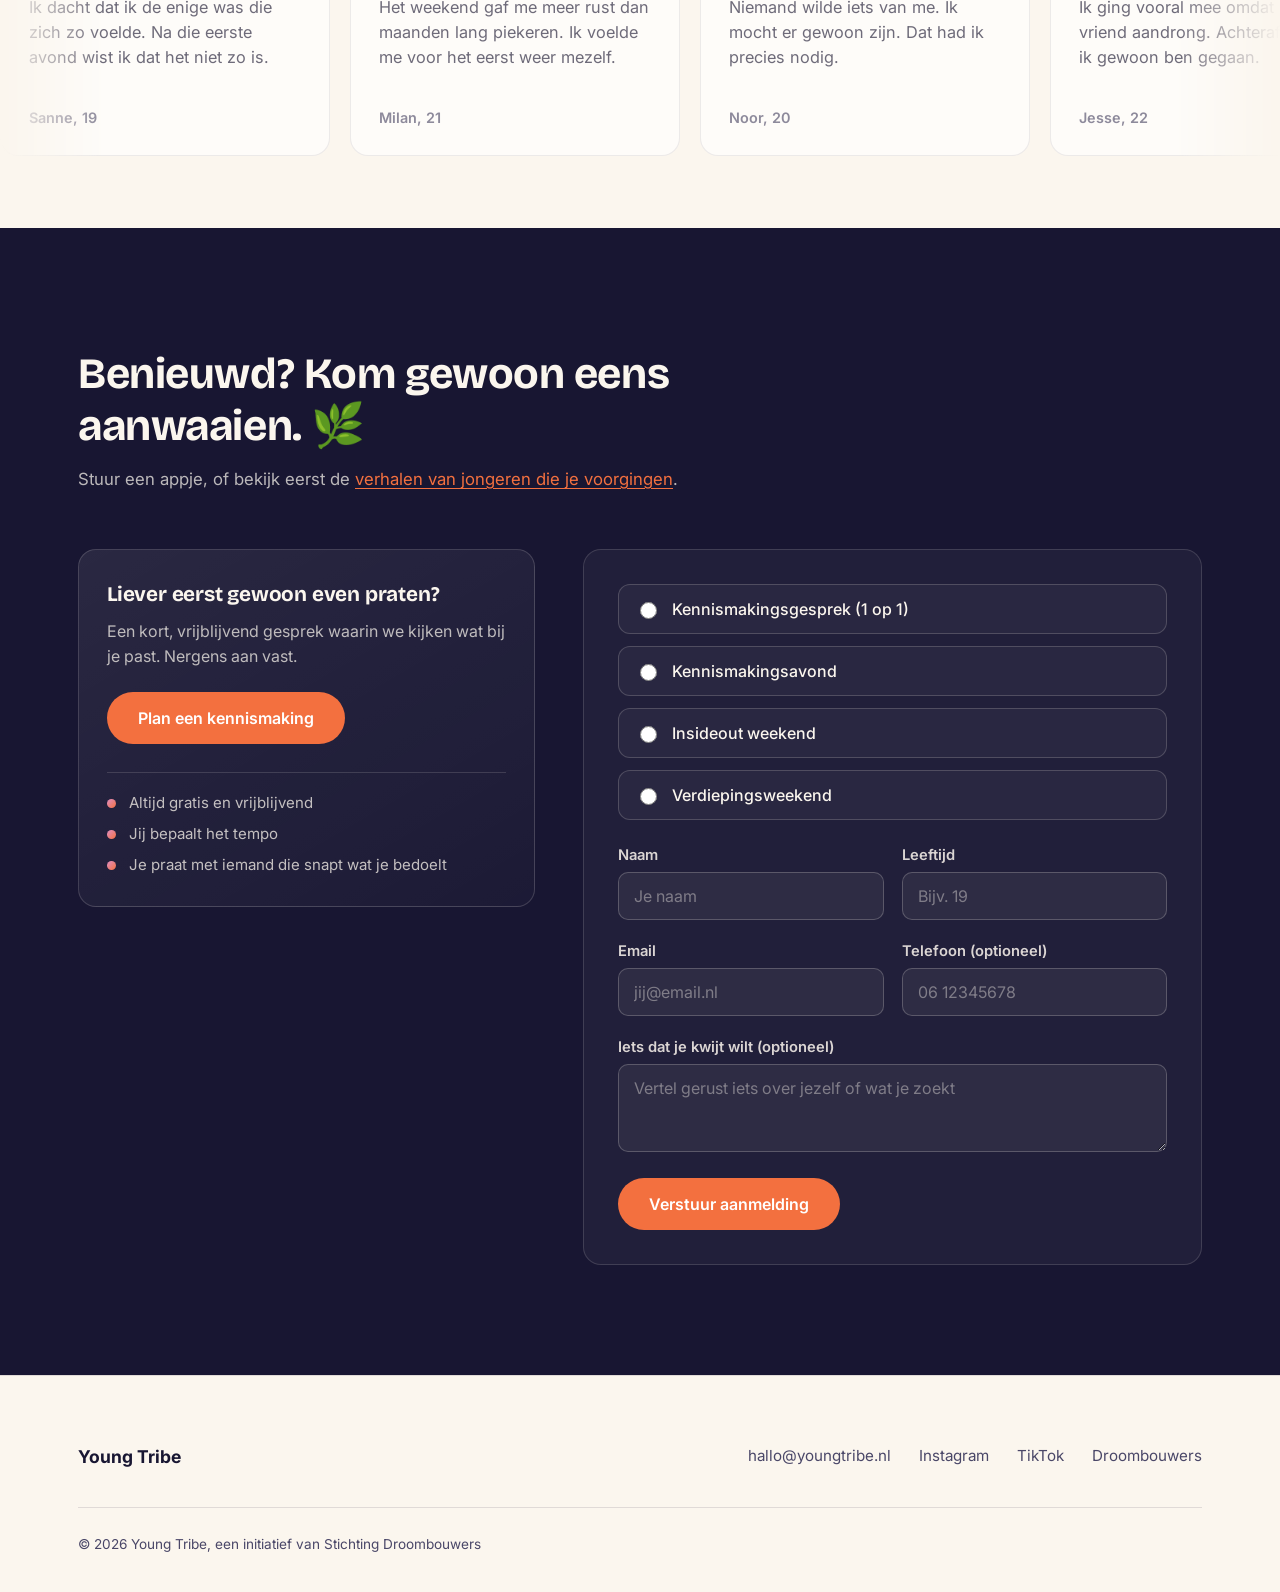
==== commit 967707ac: "Add files via upload" ====
--- a/index.html
+++ b/index.html
@@ -75,8 +75,8 @@
           <p>Wat we doen wordt mede bepaald door waar jij staat en wat jij nodig hebt. Geen twee reizen zijn hetzelfde.</p>
         </div>
         <div class="over-col">
-          <h3>Jongeren bouwen mee</h3>
-          <p>Ze maken de filmpjes, zitten bij het vuur en weten hoe het is, omdat ze zelf stonden waar jij nu staat. Als je wilt, bouw jij straks ook mee.</p>
+          <h3>Wat we je beloven</h3>
+          <p>Jij bepaalt het tempo en deelt alleen wat je wilt delen. Wat je vertelt blijft tussen ons, en je mag altijd weer weg. Iedereen vindt het de eerste keer spannend, wij ook.</p>
         </div>
       </div>
     </div>
@@ -111,11 +111,6 @@
             <p>Onderweg ontmoet je jongeren van je eigen leeftijd die ook niet alleen maar mee willen in de haast van alledag. Ze willen vertragen en elkaar echt ontmoeten. Wat daarna komt, bepalen we samen: nog een weekend, een programma dat past bij waar jij staat, of gewoon blijven aanwaaien.</p>
           </div>
         </div>
-      </div>
-
-      <div class="promise-card">
-        <p class="eyebrow">Wat we je beloven</p>
-        <p>Jij bepaalt het tempo en deelt alleen wat je wilt delen. Wat je vertelt blijft tussen ons, en je mag altijd weer weg. Iedereen vindt het de eerste keer spannend, wij ook.</p>
       </div>
 
       <div class="section-head events-head">
@@ -172,30 +167,48 @@
         <p class="eyebrow">Ervaringen</p>
         <h2>Je bent niet de enige.</h2>
       </div>
-      <div class="testimonial-carousel" id="testimonialCarousel">
-        <div class="testimonial-viewport">
-          <div class="testimonial-track" id="testimonialTrack">
-            <div class="testimonial-card card-1">
-              <p class="quote-mark">&#8220;</p>
-              <p class="testimonial-text">Ik dacht dat ik de enige was die zich zo voelde. Na die eerste avond wist ik dat het niet zo is.</p>
-              <p class="testimonial-name">Sanne, 19</p>
-            </div>
-            <div class="testimonial-card card-2">
-              <p class="quote-mark">&#8220;</p>
-              <p class="testimonial-text">Het weekend gaf me meer rust dan maanden lang piekeren. Ik voelde me voor het eerst weer mezelf.</p>
-              <p class="testimonial-name">Milan, 21</p>
-            </div>
-            <div class="testimonial-card card-3">
-              <p class="quote-mark">&#8220;</p>
-              <p class="testimonial-text">Niemand wilde iets van me. Ik mocht er gewoon zijn. Dat had ik precies nodig.</p>
-              <p class="testimonial-name">Noor, 20</p>
-            </div>
-          </div>
-        </div>
-        <div class="carousel-controls">
-          <button type="button" class="carousel-btn" id="prevTestimonial" aria-label="Vorige ervaring">&#8249;</button>
-          <div class="carousel-dots" id="testimonialDots"></div>
-          <button type="button" class="carousel-btn" id="nextTestimonial" aria-label="Volgende ervaring">&#8250;</button>
+    </div>
+    <div class="marquee" id="testimonialMarquee">
+      <div class="marquee-track" id="marqueeTrack">
+        <div class="testimonial-card card-1">
+          <p class="quote-mark">&#8220;</p>
+          <p class="testimonial-text">Ik dacht dat ik de enige was die zich zo voelde. Na die eerste avond wist ik dat het niet zo is.</p>
+          <p class="testimonial-name">Sanne, 19</p>
+        </div>
+        <div class="testimonial-card card-2">
+          <p class="quote-mark">&#8220;</p>
+          <p class="testimonial-text">Het weekend gaf me meer rust dan maanden lang piekeren. Ik voelde me voor het eerst weer mezelf.</p>
+          <p class="testimonial-name">Milan, 21</p>
+        </div>
+        <div class="testimonial-card card-3">
+          <p class="quote-mark">&#8220;</p>
+          <p class="testimonial-text">Niemand wilde iets van me. Ik mocht er gewoon zijn. Dat had ik precies nodig.</p>
+          <p class="testimonial-name">Noor, 20</p>
+        </div>
+        <div class="testimonial-card card-1">
+          <p class="quote-mark">&#8220;</p>
+          <p class="testimonial-text">Ik ging vooral mee omdat een vriend aandrong. Achteraf blij dat ik gewoon ben gegaan.</p>
+          <p class="testimonial-name">Jesse, 22</p>
+        </div>
+        <div class="testimonial-card card-2">
+          <p class="quote-mark">&#8220;</p>
+          <p class="testimonial-text">Bij het vuur zitten en gewoon praten. Geen telefoon, geen haast. Dat miste ik blijkbaar enorm.</p>
+          <p class="testimonial-name">Fleur, 20</p>
+        </div>
+        <div class="testimonial-card card-3">
+          <p class="quote-mark">&#8220;</p>
+          <p class="testimonial-text">Niemand ging me vertellen wat ik moest doen. Er werd vooral geluisterd. Dat was nieuw voor me.</p>
+          <p class="testimonial-name">Daan, 23</p>
+        </div>
+        <div class="testimonial-card card-1">
+          <p class="quote-mark">&#8220;</p>
+          <p class="testimonial-text">Mijn hoofd staat nog steeds vol, maar ik weet nu beter wat ik ermee kan. En ik sta er niet alleen voor.</p>
+          <p class="testimonial-name">Lieke, 19</p>
+        </div>
+        <div class="testimonial-card card-2">
+          <p class="quote-mark">&#8220;</p>
+          <p class="testimonial-text">De mensen die ik daar ontmoette snappen precies wat ik bedoel, zonder dat ik het hoef uit te leggen.</p>
+          <p class="testimonial-name">Tim, 21</p>
         </div>
       </div>
     </div>
--- a/styles.css
+++ b/styles.css
@@ -207,23 +207,8 @@
     align-self:flex-start; font-weight:600; font-size:0.92rem; color:var(--indigo);
     background:#fff; padding:11px 22px; border-radius:100px;
   }
-  .event-tile.tile-4{
-    background:transparent; border:1.5px solid var(--line); color:var(--ink);
-  }
-  .event-tile.tile-4:hover{border-color:var(--violet); box-shadow:0 16px 34px rgba(23,19,92,0.12);}
-  .event-tile.tile-4 .tag{background:rgba(23,19,92,0.07); color:var(--ink-soft);}
-  .event-tile.tile-4 h3{color:var(--ink);}
-  .event-tile.tile-4 p{color:var(--ink-soft);}
-  .event-tile.tile-4 .tile-cta{background:var(--ink); color:#fff;}
+  .event-tile.tile-4{background:linear-gradient(135deg, var(--coral), var(--violet));}
   a.event-tile{text-decoration:none;}
-
-  .promise-card{
-    margin-top:44px; padding:30px 32px; border-radius:var(--radius);
-    background:rgba(124,95,207,0.07); border:1px solid rgba(124,95,207,0.18);
-    max-width:760px;
-  }
-  .promise-card .eyebrow{margin-bottom:10px;}
-  .promise-card p:last-child{color:var(--ink-soft); font-size:1.02rem; line-height:1.6;}
 
   .cities-line{
     margin:-32px 0 32px; font-size:1.02rem; color:var(--ink-soft); max-width:680px;
@@ -254,17 +239,34 @@
   .coach-card h3{font-size:1.1rem;}
   .coach-role{color:var(--ink-soft); font-size:0.92rem;}
 
-  /* ---------- Ervaringen / testimonials carousel ---------- */
+  /* ---------- Ervaringen / doorlopende marquee ---------- */
   .ervaringen{background:var(--cream); border-top:1px solid var(--line); padding:72px 0;}
   .ervaringen .section-head{margin-bottom:32px;}
-  .testimonial-carousel{position:relative; max-width:640px; margin:0 auto;}
-  .testimonial-viewport{overflow:hidden;}
-  .testimonial-track{display:flex; transition:transform .5s ease;}
+  .marquee{
+    position:relative; overflow:hidden; width:100%;
+    -webkit-mask-image:linear-gradient(90deg, transparent, #000 8%, #000 92%, transparent);
+    mask-image:linear-gradient(90deg, transparent, #000 8%, #000 92%, transparent);
+  }
+  .marquee-track{
+    display:flex; gap:20px; width:max-content;
+    animation:marquee-scroll 70s linear infinite;
+  }
+  .marquee:hover .marquee-track{animation-play-state:paused;}
+  @keyframes marquee-scroll{
+    from{transform:translateX(0);}
+    to{transform:translateX(calc(-50% - 10px));}
+  }
   .testimonial-card{
-    flex:0 0 100%; max-width:100%; box-sizing:border-box;
+    flex:0 0 330px; box-sizing:border-box;
     background:#fff; border:1px solid var(--line); border-top:4px solid var(--violet);
     border-radius:var(--radius); padding:26px 28px; display:flex; flex-direction:column; gap:10px;
-    min-height:170px;
+    min-height:190px;
+    opacity:0.62;
+    transition:opacity .3s ease, transform .3s ease, box-shadow .3s ease;
+  }
+  .testimonial-card:hover{
+    opacity:1; transform:translateY(-4px);
+    box-shadow:0 16px 34px rgba(23,19,92,0.14);
   }
   .testimonial-card.card-2{border-top-color:var(--orchid);}
   .testimonial-card.card-3{border-top-color:var(--coral);}
@@ -274,21 +276,15 @@
   }
   .testimonial-card.card-2 .quote-mark{color:var(--orchid);}
   .testimonial-card.card-3 .quote-mark{color:var(--coral);}
-  .testimonial-text{color:var(--ink); font-size:1.08rem; line-height:1.55; flex:1;}
+  .testimonial-text{color:var(--ink); font-size:1.02rem; line-height:1.55; flex:1;}
   .testimonial-name{color:var(--ink-soft); font-size:0.9rem; font-weight:600;}
-  .carousel-controls{display:flex; align-items:center; justify-content:center; gap:20px; margin-top:20px;}
-  .carousel-btn{
-    width:42px; height:42px; border-radius:50%; border:1px solid var(--line); background:#fff;
-    display:flex; align-items:center; justify-content:center; font-size:1.3rem; color:var(--ink);
-    flex-shrink:0; transition:background .2s ease, border-color .2s ease;
-  }
-  .carousel-btn:hover{background:var(--cream); border-color:var(--violet);}
-  .carousel-dots{display:flex; align-items:center; gap:8px;}
-  .carousel-dot{
-    width:8px; height:8px; border-radius:100px; background:var(--line); border:none; padding:0;
-    cursor:pointer; transition:width .3s ease, background .3s ease;
-  }
-  .carousel-dot.active{width:24px; background:var(--coral);}
+  @media (hover:none){
+    .testimonial-card{opacity:1;}
+  }
+  @media (prefers-reduced-motion:reduce){
+    .marquee-track{animation:none;}
+    .marquee{overflow-x:auto;}
+  }
 
   /* ---------- Aanmelden ---------- */
   .aanmelden{background:var(--ink); color:var(--cream);}
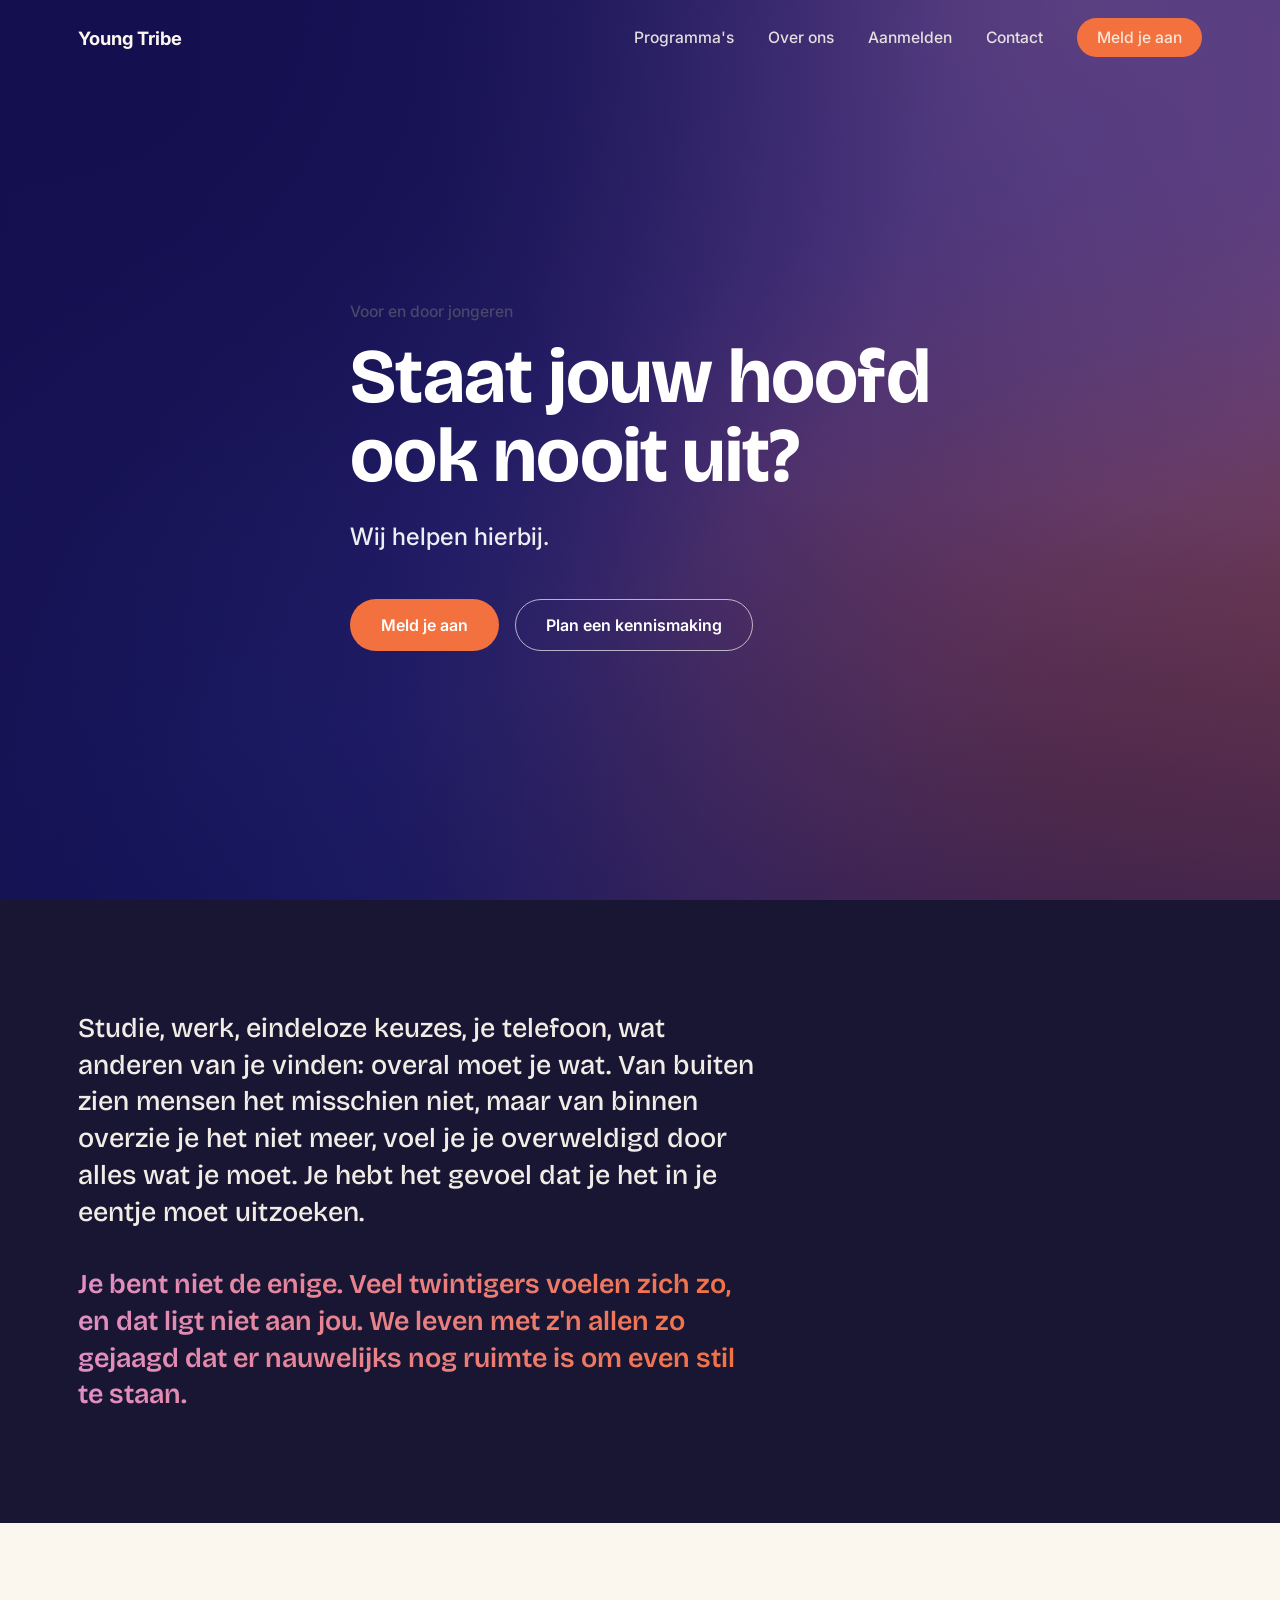
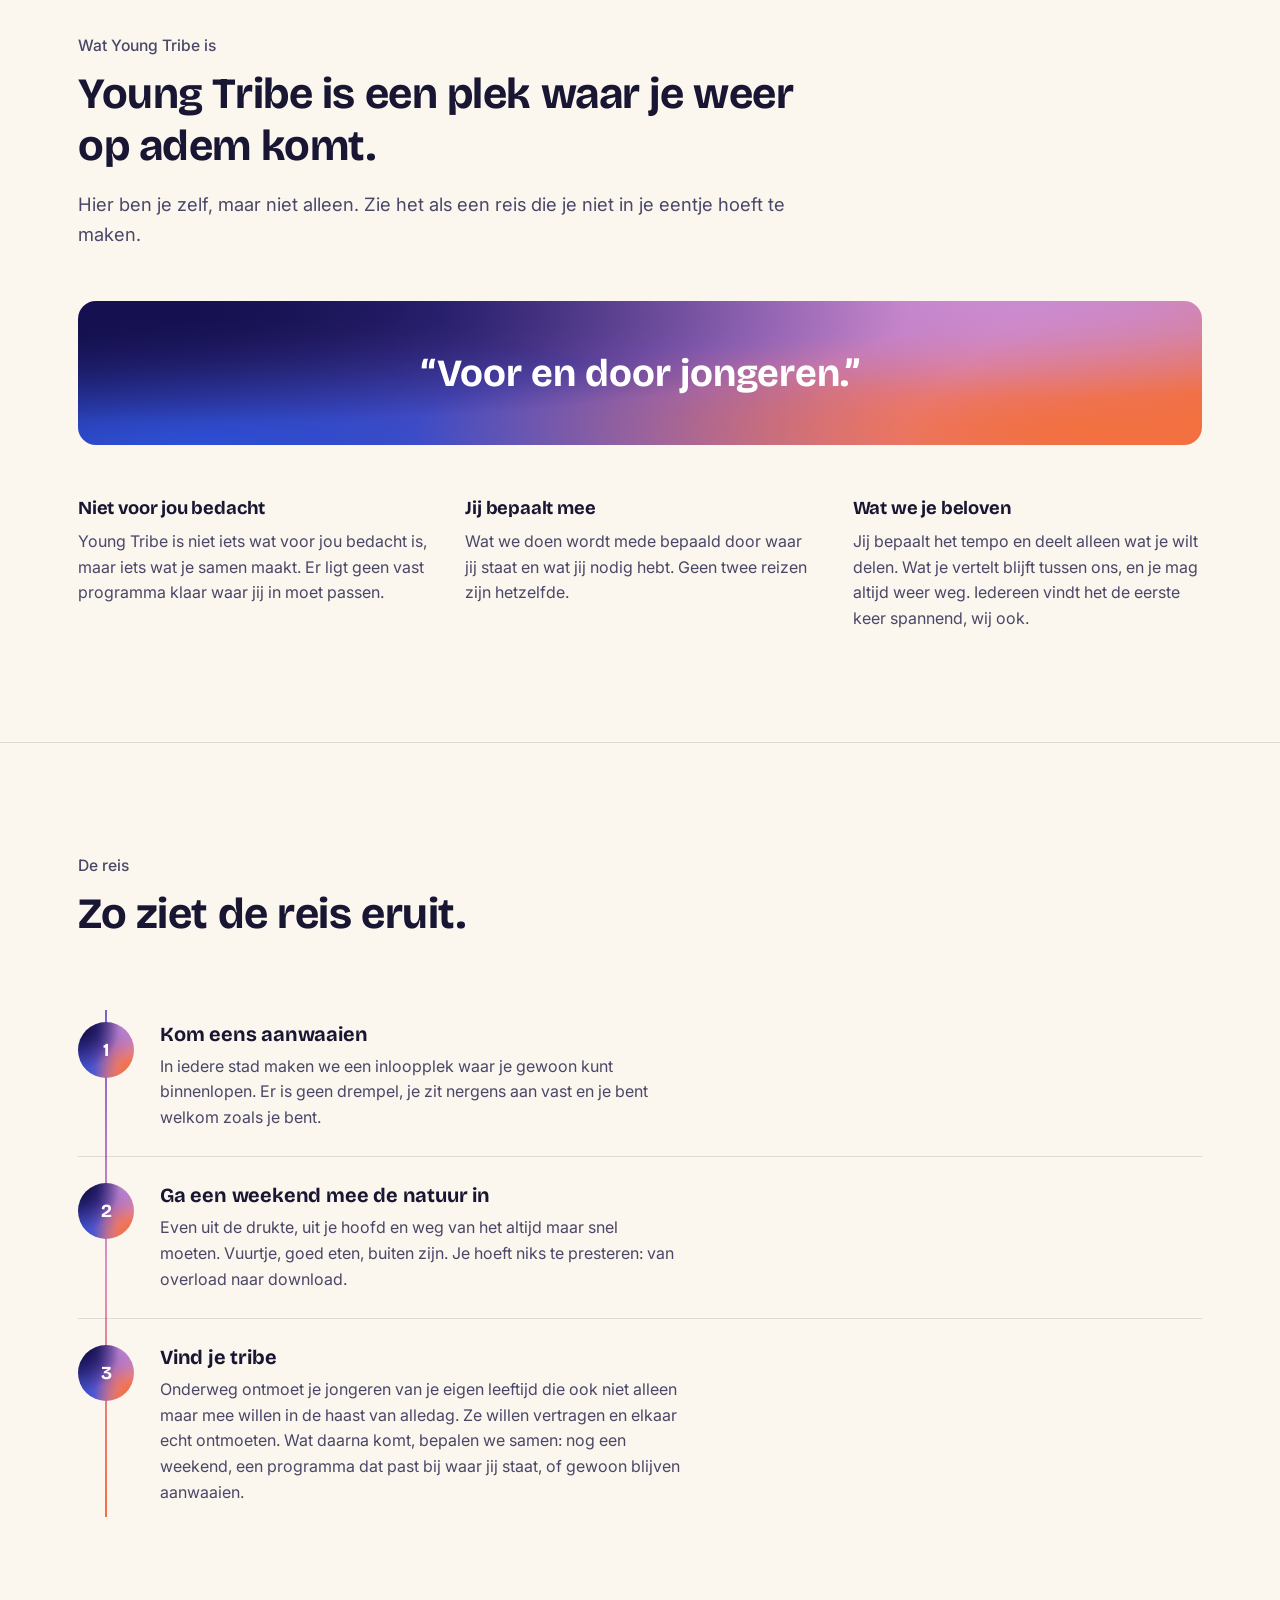
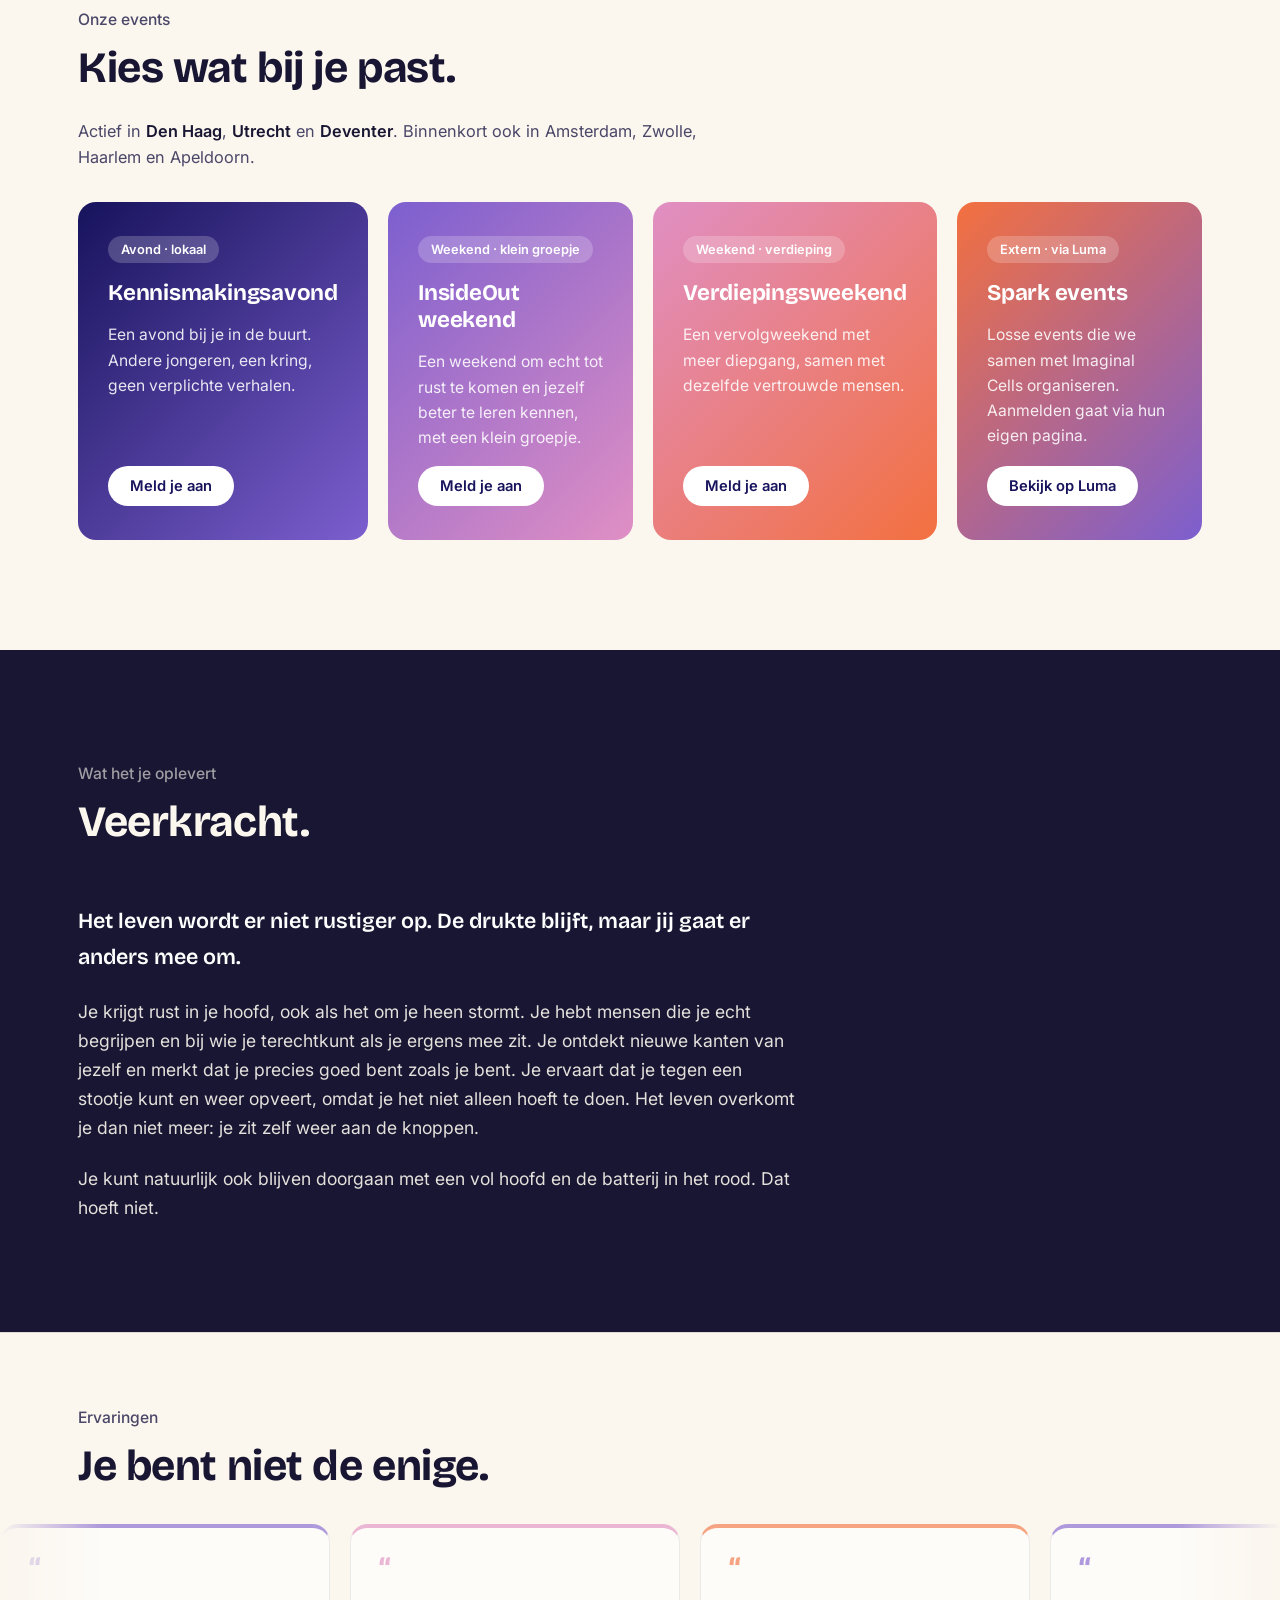
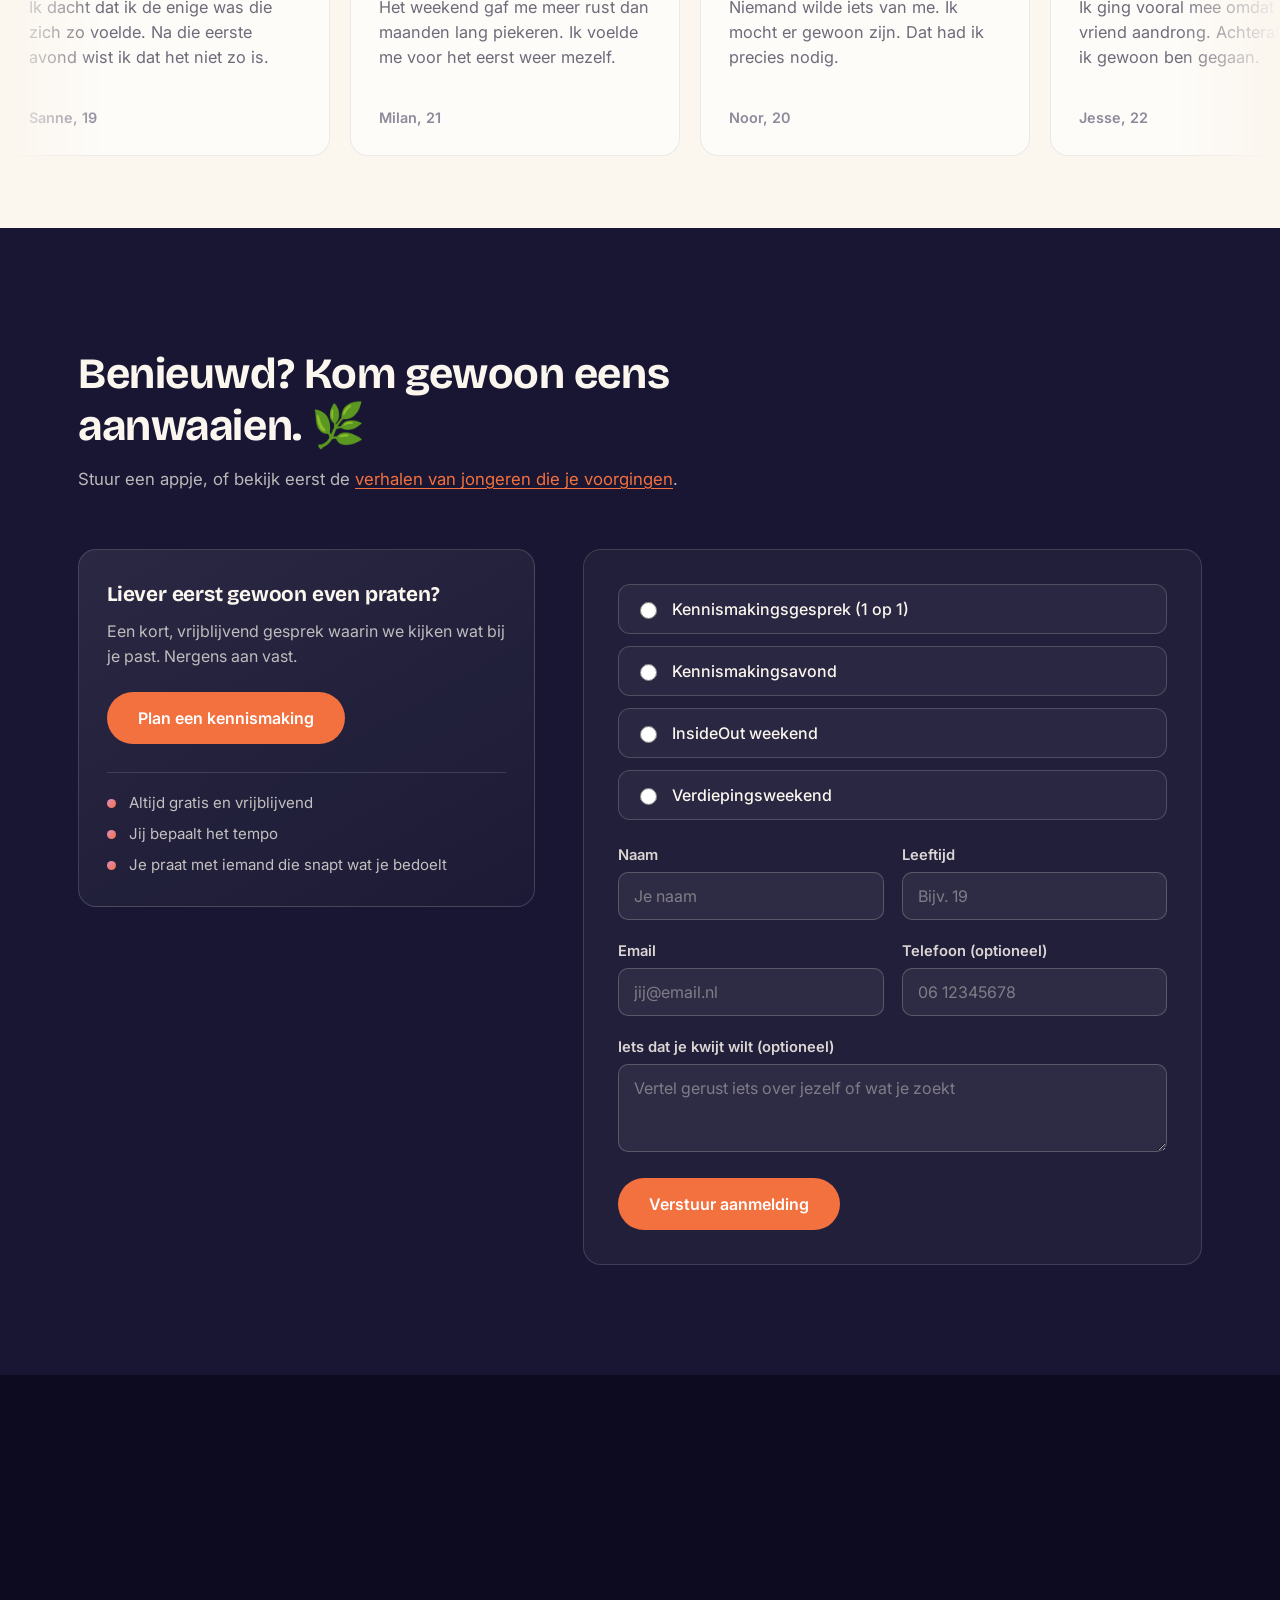
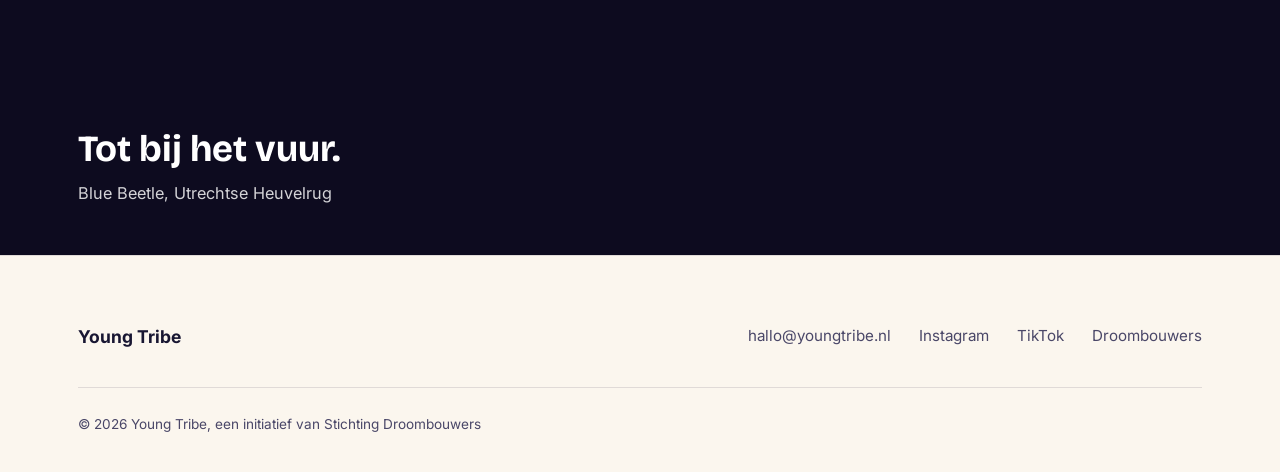
==== commit eaa33e2f: "Add files via upload" ====
--- a/index.html
+++ b/index.html
@@ -127,7 +127,7 @@
         </button>
         <button type="button" class="event-tile tile-2" data-event="ev-insideout">
           <span class="tag">Weekend &middot; klein groepje</span>
-          <h3>Insideout weekend</h3>
+          <h3>InsideOut weekend</h3>
           <p>Een weekend om echt tot rust te komen en jezelf beter te leren kennen, met een klein groepje.</p>
           <span class="tile-cta">Meld je aan</span>
         </button>
@@ -244,8 +244,8 @@
               <label for="ev-avond">Kennismakingsavond</label>
             </div>
             <div class="event-card">
-              <input type="radio" name="event" id="ev-insideout" value="Insideout weekend">
-              <label for="ev-insideout">Insideout weekend</label>
+              <input type="radio" name="event" id="ev-insideout" value="InsideOut weekend">
+              <label for="ev-insideout">InsideOut weekend</label>
             </div>
             <div class="event-card">
               <input type="radio" name="event" id="ev-verdieping" value="Verdiepingsweekend">
@@ -285,6 +285,13 @@
           <!-- TODO: koppel dit formulier aan een backend of CRM zodra gewenst. Nu alleen een front-end bevestiging, er wordt niets verstuurd. -->
         </form>
       </div>
+    </div>
+  </section>
+
+  <section class="fire-band">
+    <div class="wrap">
+      <p>Tot bij het vuur.</p>
+      <span>Blue Beetle, Utrechtse Heuvelrug</span>
     </div>
   </section>
 
--- a/styles.css
+++ b/styles.css
@@ -9,6 +9,10 @@
     --line:rgba(24,22,50,0.12);
     --radius:18px;
     --wrap:1180px;
+    /* Foto's van Blue Beetle. Download ze en vervang deze twee regels door
+       url('images/bos.jpg') en url('images/kampvuur.jpg') voordat de site live gaat. */
+    --hero-photo:url('https://images.squarespace-cdn.com/content/v1/64940101d969fa461af82f4a/a0799182-f440-40a8-8426-2f8abdae1286/Screenshot+2023-06-22+at+10.20.57.png?format=1500w');
+    --fire-photo:url('https://images.squarespace-cdn.com/content/v1/64940101d969fa461af82f4a/3e5c6fd5-8879-4e37-bec9-6f7607adce77/Even+naar+Eva+-+Stilte+Retraite+2021-13.jpg?format=1500w');
     --gradient-mesh:
       radial-gradient(120% 140% at 8% 8%, #14104F 0%, rgba(20,16,79,0) 55%),
       radial-gradient(90% 110% at 85% 0%, #C98BD0 0%, rgba(201,139,208,0) 60%),
@@ -76,13 +80,22 @@
     min-height:100vh;
     display:flex; flex-direction:column; justify-content:center;
     padding:140px 0 90px;
+    background:#14104F var(--hero-photo) center/cover no-repeat;
+    overflow:hidden;
+  }
+  .hero::before{
+    content:"";
+    position:absolute; inset:0;
     background:var(--gradient-mesh);
-    overflow:hidden;
+    opacity:0.5;
+    pointer-events:none;
   }
   .hero::after{
     content:"";
     position:absolute; inset:0;
-    background:linear-gradient(180deg, rgba(20,16,79,0.05) 0%, rgba(20,16,79,0.35) 100%);
+    background:
+      linear-gradient(90deg, rgba(20,16,79,0.85) 0%, rgba(20,16,79,0.3) 55%, rgba(20,16,79,0.18) 100%),
+      linear-gradient(180deg, rgba(20,16,79,0) 55%, rgba(20,16,79,0.45) 100%);
     pointer-events:none;
   }
   .hero-inner{position:relative; z-index:2; max-width:760px;}
@@ -390,6 +403,9 @@
     body.menu-lock{overflow:hidden; height:100%;}
     section{padding:76px 0;}
     .hero{padding-top:120px;}
+    .hero::after{
+      background:linear-gradient(180deg, rgba(20,16,79,0.5) 0%, rgba(20,16,79,0.62) 55%, rgba(20,16,79,0.8) 100%);
+    }
   }
   @media (prefers-reduced-motion:reduce){
     html{scroll-behavior:auto;}
@@ -404,3 +420,31 @@
   @media (max-width:720px){
     .page-header{padding-top:120px;}
   }
+
+  /* ---------- Kampvuurband boven de footer ---------- */
+  .fire-band{
+    position:relative;
+    padding:0;
+    min-height:480px;
+    display:flex; align-items:flex-end;
+    background:#0d0b1f var(--fire-photo) center bottom/cover no-repeat;
+  }
+  .fire-band::after{
+    content:"";
+    position:absolute; inset:0;
+    background:linear-gradient(180deg, rgba(13,11,31,0.12) 0%, rgba(13,11,31,0.12) 45%, rgba(13,11,31,0.72) 100%);
+    pointer-events:none;
+  }
+  .fire-band .wrap{position:relative; z-index:2; width:100%; padding-top:56px; padding-bottom:52px;}
+  .fire-band p{
+    font-family:'Bricolage Grotesque', sans-serif; font-weight:700;
+    font-size:clamp(1.5rem, 3vw, 2.3rem); color:#fff; line-height:1.25;
+  }
+  .fire-band span{
+    display:block; margin-top:10px;
+    font-family:'Inter', sans-serif; font-weight:400;
+    font-size:1.02rem; color:rgba(255,255,255,0.82);
+  }
+  @media (max-width:720px){
+    .fire-band{min-height:340px;}
+  }
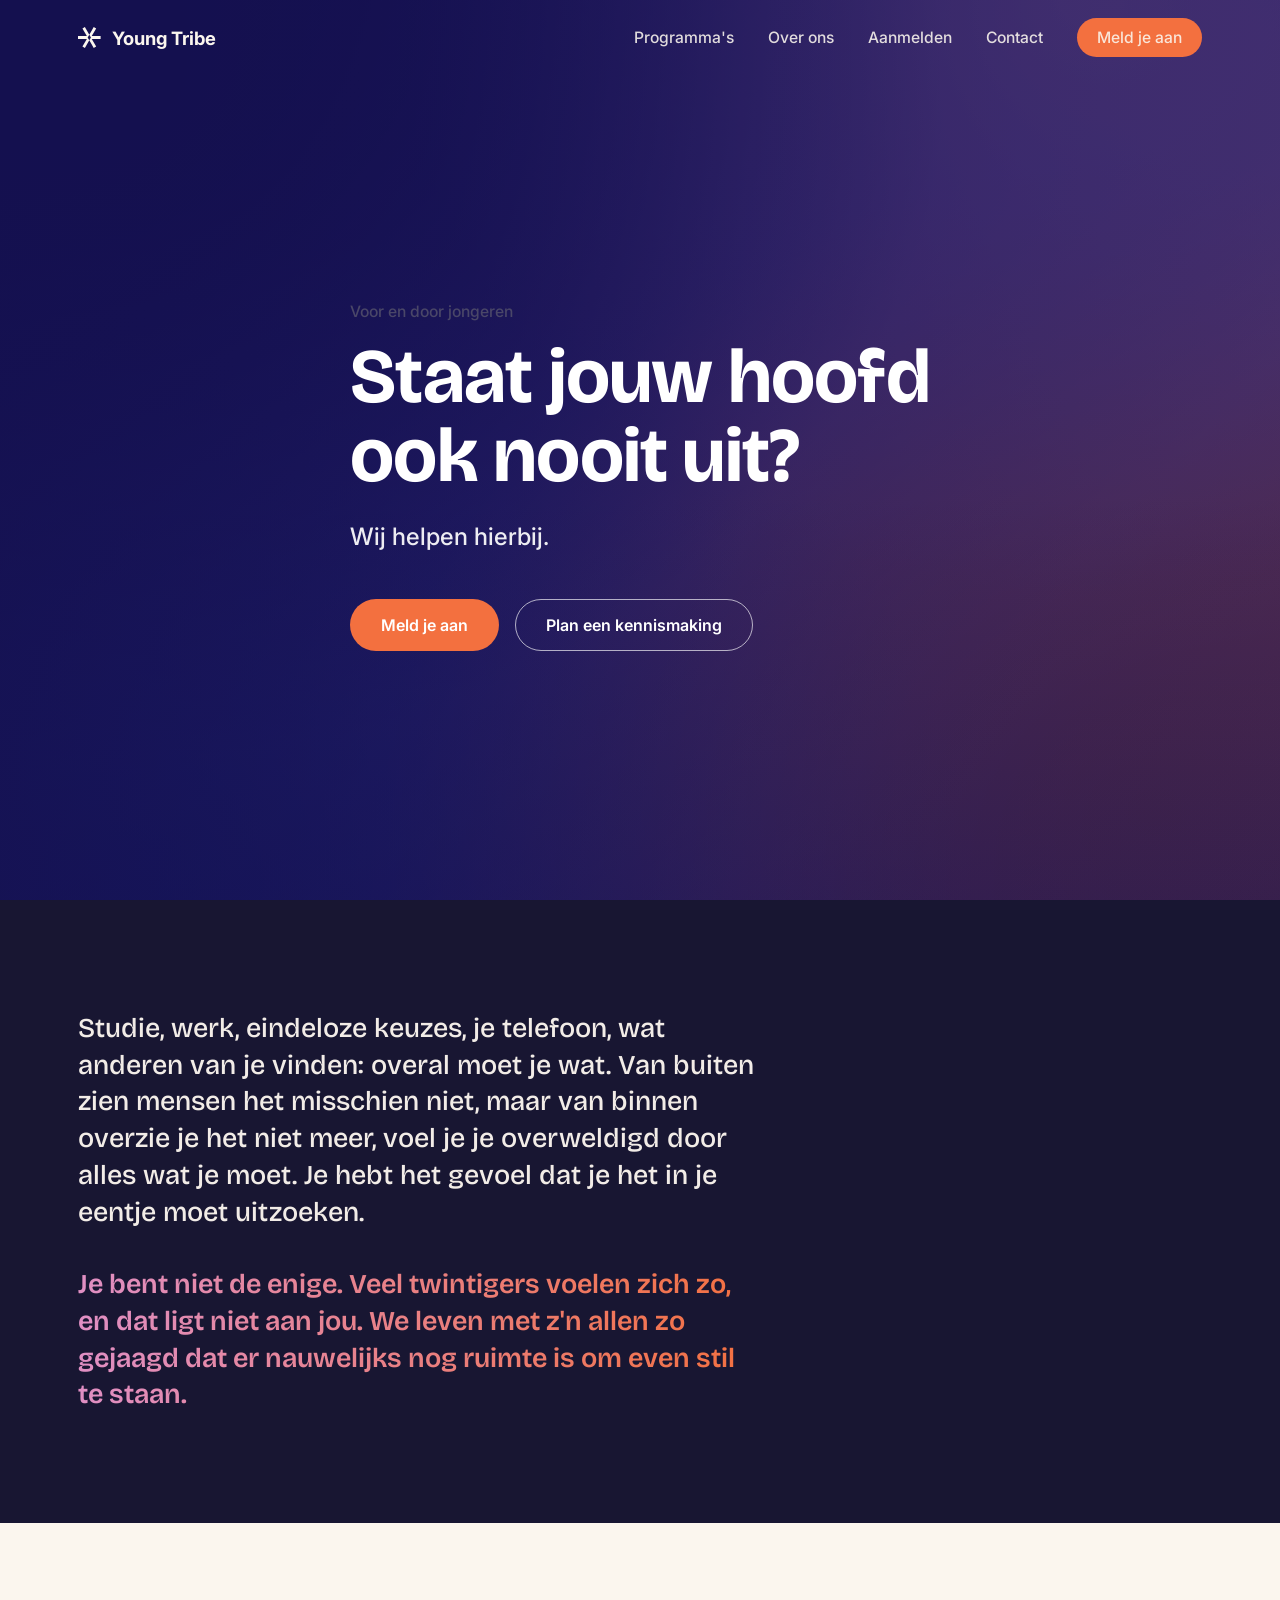
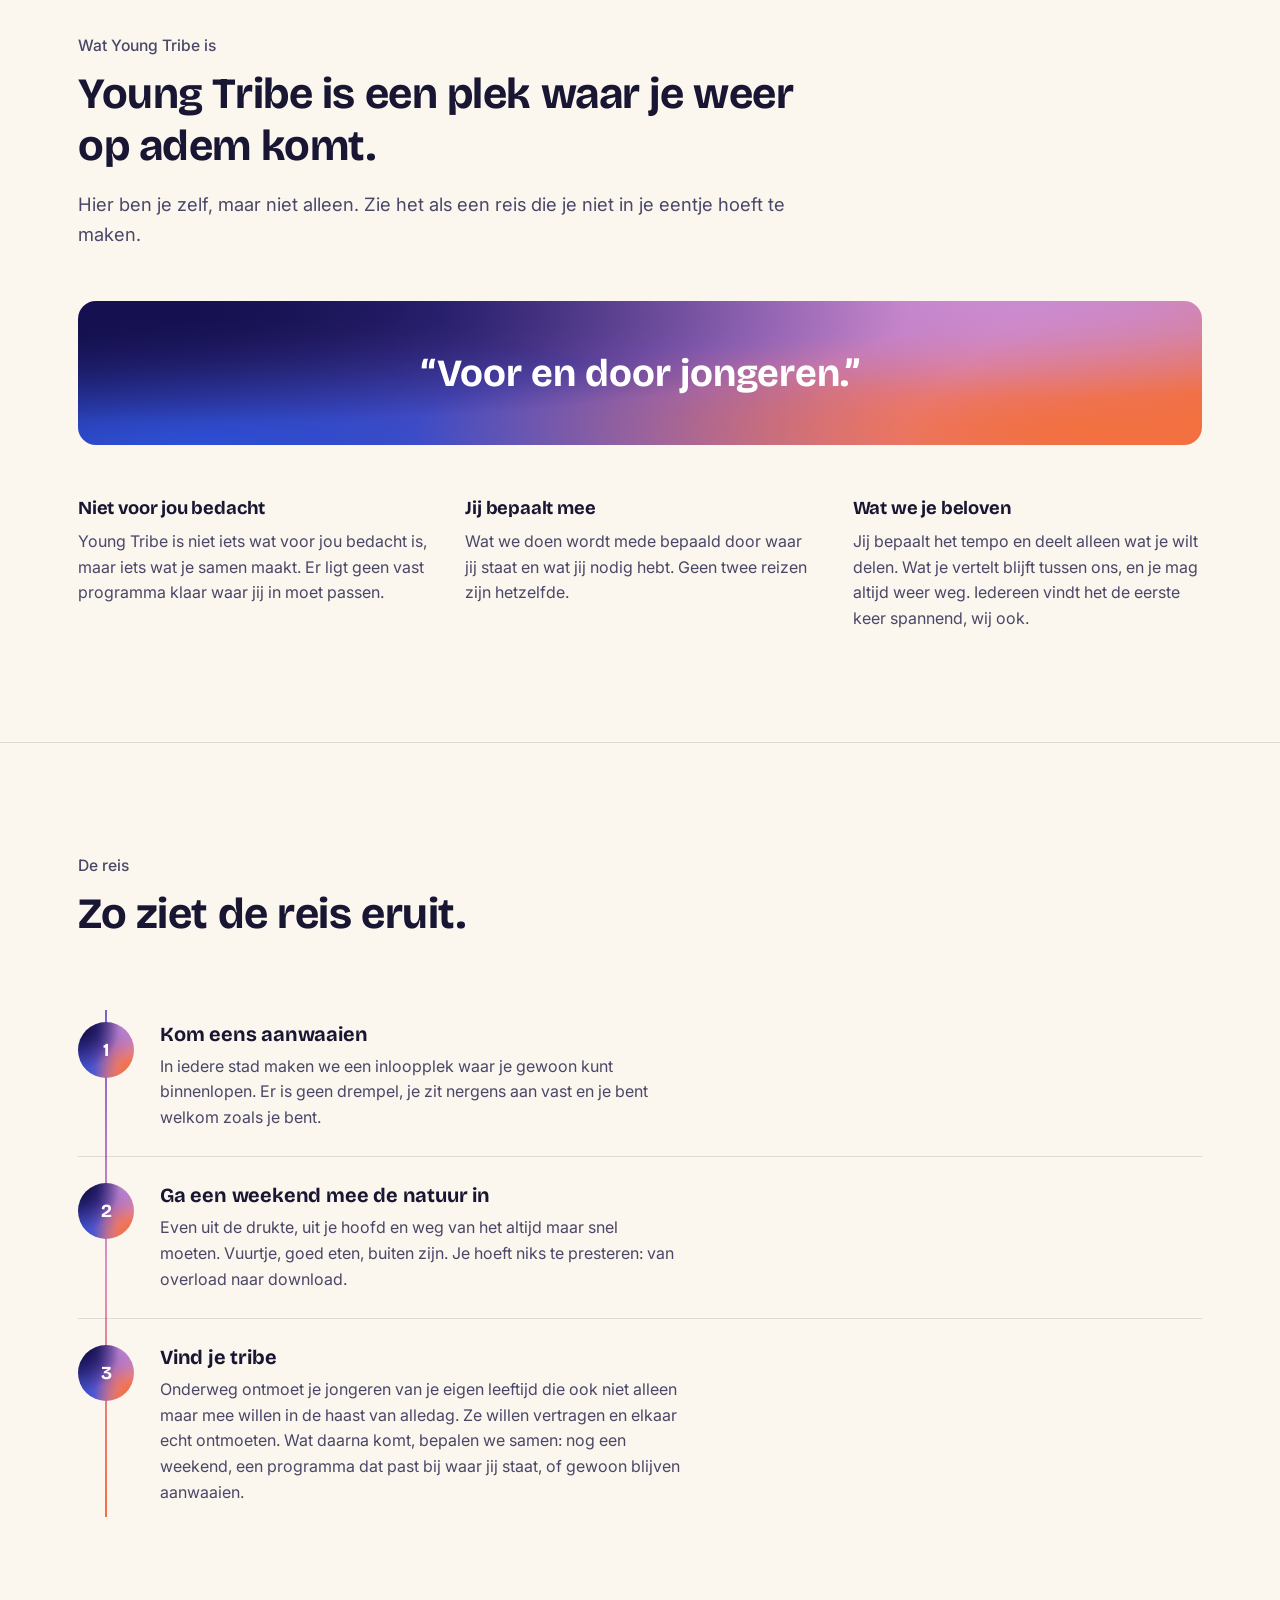
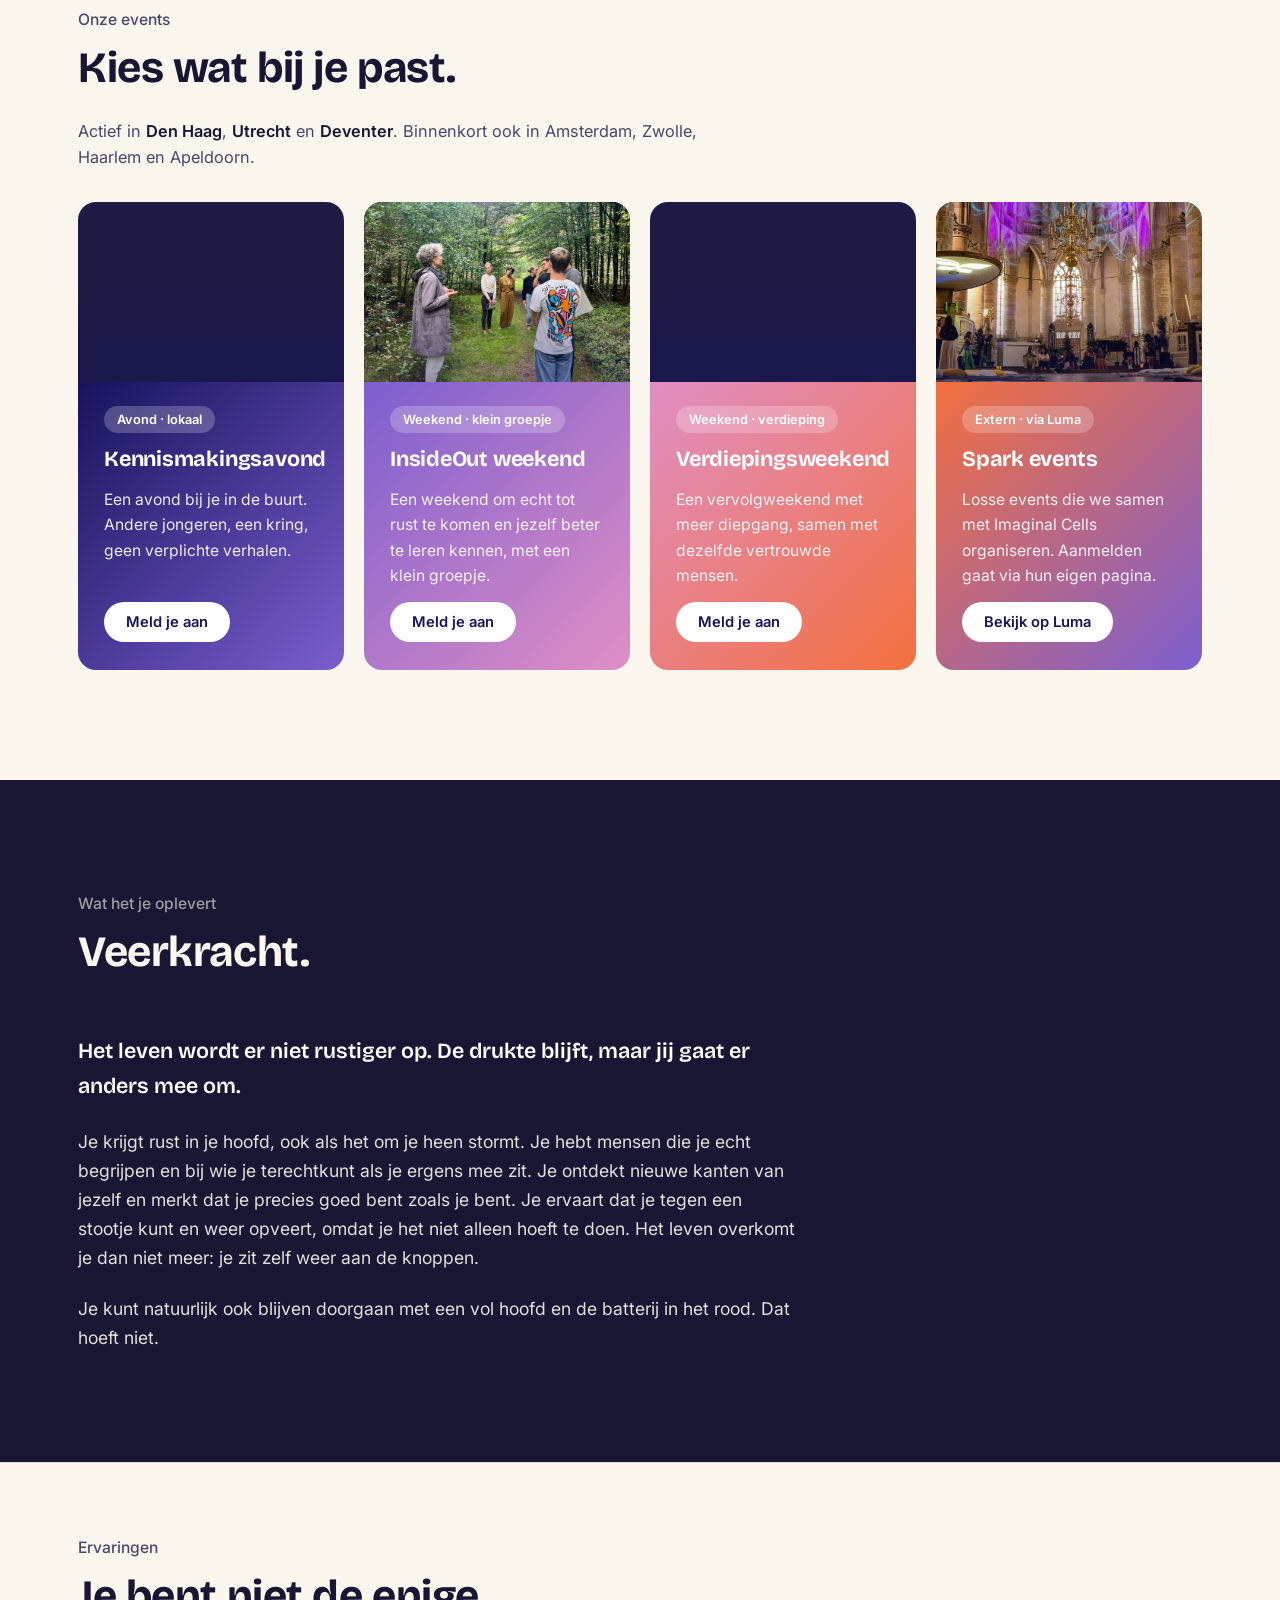
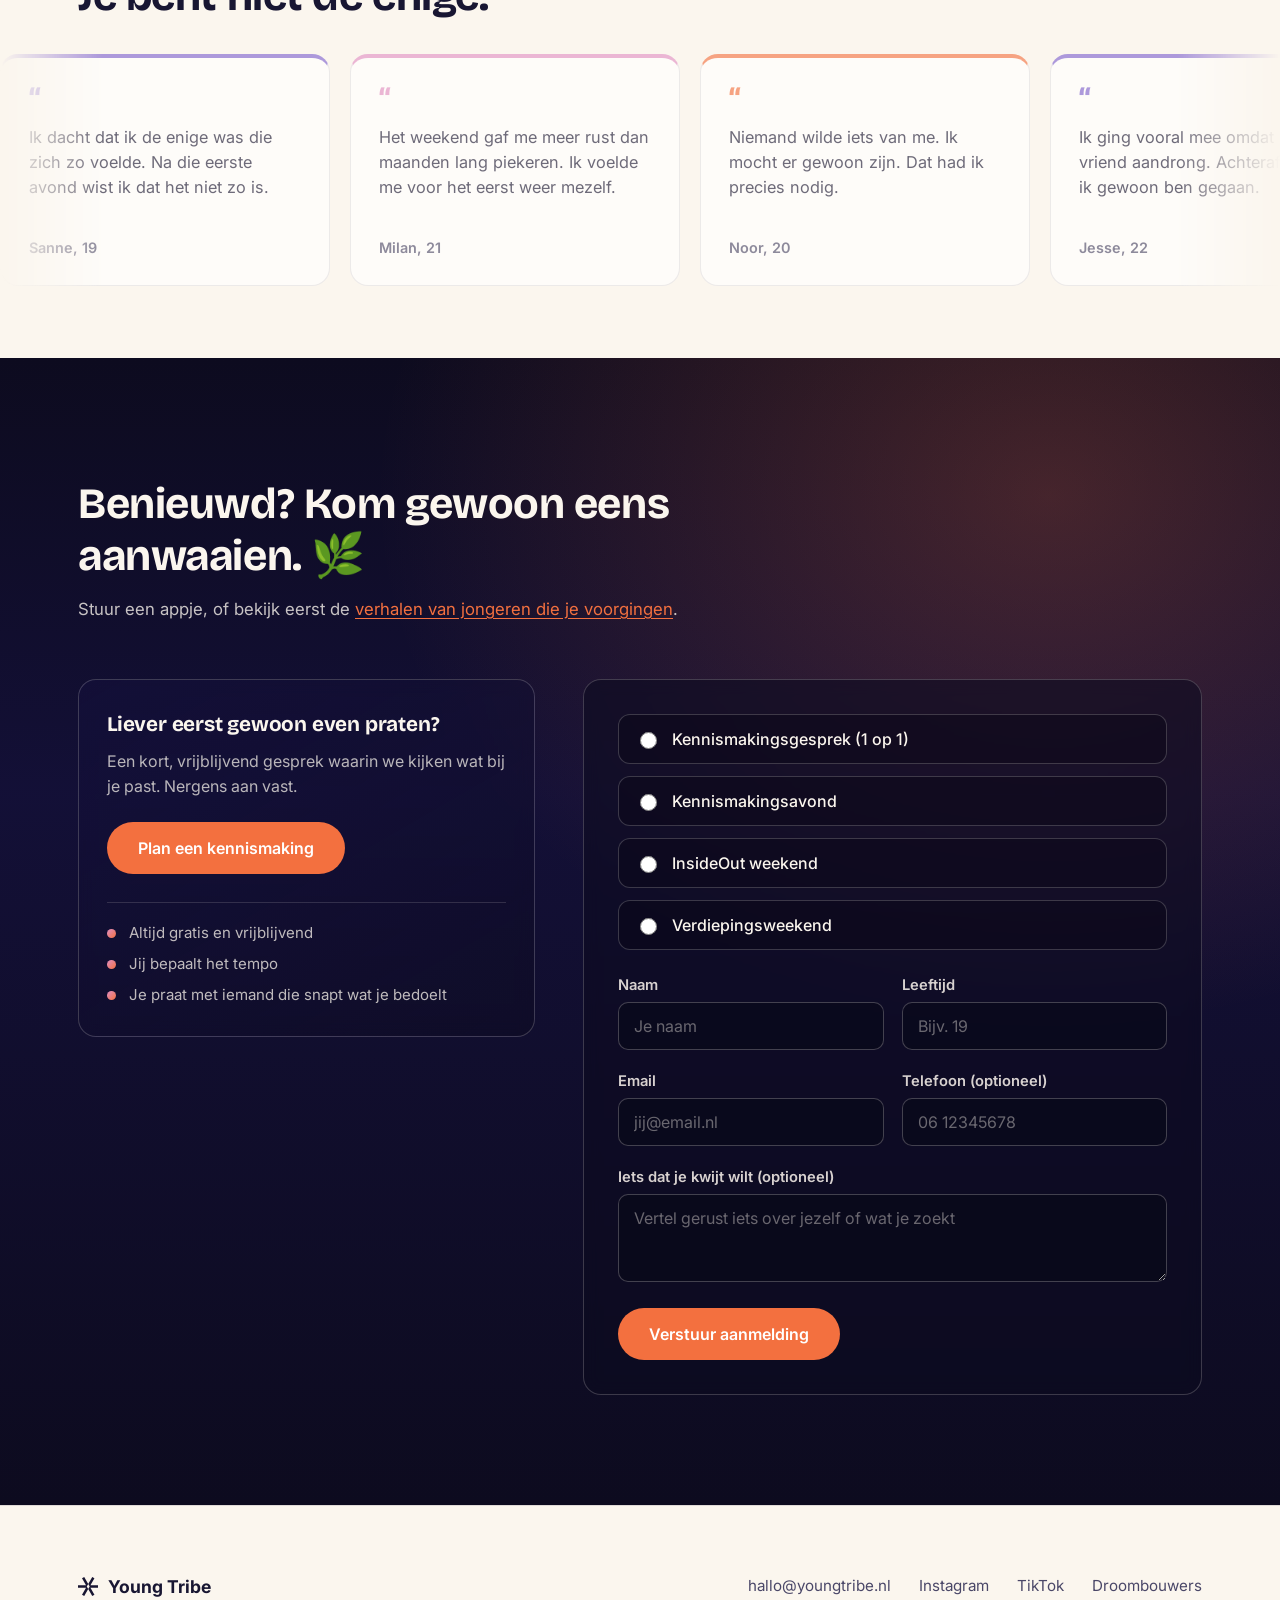
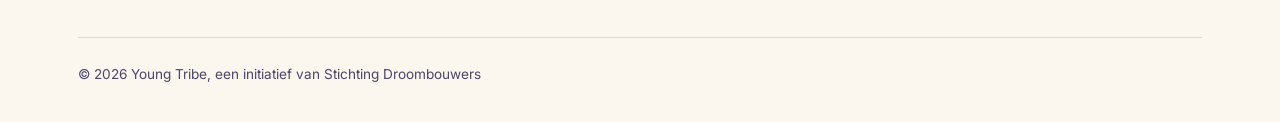
==== commit 8da6d1a0: "Add files via upload" ====
--- a/index.html
+++ b/index.html
@@ -9,13 +9,17 @@
 <link rel="preconnect" href="https://fonts.gstatic.com" crossorigin>
 <link href="https://fonts.googleapis.com/css2?family=Bricolage+Grotesque:opsz,wght@12..96,400;12..96,500;12..96,600;12..96,700;12..96,800&family=Inter:wght@400;500;600;700&display=swap" rel="stylesheet">
 <link rel="stylesheet" href="styles.css">
+<link rel="icon" href="favicon.svg" type="image/svg+xml">
+<link rel="icon" href="favicon-32.png" sizes="32x32" type="image/png">
+<link rel="apple-touch-icon" href="apple-touch-icon.png">
 </head>
 <body>
 
 <header id="siteHeader">
   <div class="wrap nav-inner">
     <a href="#top" class="brand">
-      Young Tribe
+      <svg class="mark" viewBox="0 0 128 118.85" fill="currentColor" fill-rule="evenodd" aria-hidden="true" focusable="false"><path d="M0 51.42L50.14 51.42L25.07 8L38.92 0L64 43.42L54.76 59.42L64 75.42L38.92 118.85L25.07 110.85L50.14 67.42L0 67.42ZM89.07 0L102.92 8L77.85 51.42L128 51.42L128 67.42L77.85 67.42L102.92 110.85L89.07 118.85L64 75.42L73.23 59.42L64 43.42Z"/></svg>
+      <span>Young Tribe</span>
     </a>
     <nav class="links" id="navLinks">
       <a href="#programma">Programma&#39;s</a>
@@ -120,28 +124,40 @@
       <p class="cities-line">Actief in <strong>Den Haag</strong>, <strong>Utrecht</strong> en <strong>Deventer</strong>. Binnenkort ook in Amsterdam, Zwolle, Haarlem en Apeldoorn.</p>
       <div class="events-grid">
         <button type="button" class="event-tile tile-1" data-event="ev-avond">
-          <span class="tag">Avond &middot; lokaal</span>
-          <h3>Kennismakingsavond</h3>
-          <p>Een avond bij je in de buurt. Andere jongeren, een kring, geen verplichte verhalen.</p>
-          <span class="tile-cta">Meld je aan</span>
+          <span class="tile-media" role="img" aria-label="Jongeren in een kring rond een vuur"></span>
+          <span class="tile-body">
+            <span class="tag">Avond &middot; lokaal</span>
+            <h3>Kennismakingsavond</h3>
+            <p>Een avond bij je in de buurt. Andere jongeren, een kring, geen verplichte verhalen.</p>
+            <span class="tile-cta">Meld je aan</span>
+          </span>
         </button>
         <button type="button" class="event-tile tile-2" data-event="ev-insideout">
-          <span class="tag">Weekend &middot; klein groepje</span>
-          <h3>InsideOut weekend</h3>
-          <p>Een weekend om echt tot rust te komen en jezelf beter te leren kennen, met een klein groepje.</p>
-          <span class="tile-cta">Meld je aan</span>
+          <span class="tile-media" role="img" aria-label="Een groepje jongeren in gesprek in het bos"></span>
+          <span class="tile-body">
+            <span class="tag">Weekend &middot; klein groepje</span>
+            <h3>InsideOut weekend</h3>
+            <p>Een weekend om echt tot rust te komen en jezelf beter te leren kennen, met een klein groepje.</p>
+            <span class="tile-cta">Meld je aan</span>
+          </span>
         </button>
         <button type="button" class="event-tile tile-3" data-event="ev-verdieping">
-          <span class="tag">Weekend &middot; verdieping</span>
-          <h3>Verdiepingsweekend</h3>
-          <p>Een vervolgweekend met meer diepgang, samen met dezelfde vertrouwde mensen.</p>
-          <span class="tile-cta">Meld je aan</span>
+          <span class="tile-media" role="img" aria-label="Mensen lopen samen naar een yurt in het bos"></span>
+          <span class="tile-body">
+            <span class="tag">Weekend &middot; verdieping</span>
+            <h3>Verdiepingsweekend</h3>
+            <p>Een vervolgweekend met meer diepgang, samen met dezelfde vertrouwde mensen.</p>
+            <span class="tile-cta">Meld je aan</span>
+          </span>
         </button>
         <a href="https://luma.com/imaginalcells" target="_blank" rel="noopener" class="event-tile tile-4">
-          <span class="tag">Extern &middot; via Luma</span>
-          <h3>Spark events</h3>
-          <p>Losse events die we samen met Imaginal Cells organiseren. Aanmelden gaat via hun eigen pagina.</p>
-          <span class="tile-cta">Bekijk op Luma</span>
+          <span class="tile-media" role="img" aria-label="Meditatie in een kerk"></span>
+          <span class="tile-body">
+            <span class="tag">Extern &middot; via Luma</span>
+            <h3>Spark events</h3>
+            <p>Losse events die we samen met Imaginal Cells organiseren. Aanmelden gaat via hun eigen pagina.</p>
+            <span class="tile-cta">Bekijk op Luma</span>
+          </span>
         </a>
       </div>
     </div>
@@ -288,20 +304,14 @@
     </div>
   </section>
 
-  <section class="fire-band">
-    <div class="wrap">
-      <p>Tot bij het vuur.</p>
-      <span>Blue Beetle, Utrechtse Heuvelrug</span>
-    </div>
-  </section>
-
 </main>
 
 <footer id="contact">
   <div class="wrap">
     <div class="footer-top">
       <div class="footer-brand">
-        Young Tribe
+        <svg class="mark" viewBox="0 0 128 118.85" fill="currentColor" fill-rule="evenodd" aria-hidden="true" focusable="false"><path d="M0 51.42L50.14 51.42L25.07 8L38.92 0L64 43.42L54.76 59.42L64 75.42L38.92 118.85L25.07 110.85L50.14 67.42L0 67.42ZM89.07 0L102.92 8L77.85 51.42L128 51.42L128 67.42L77.85 67.42L102.92 110.85L89.07 118.85L64 75.42L73.23 59.42L64 43.42Z"/></svg>
+        <span>Young Tribe</span>
       </div>
       <div class="footer-links">
         <a href="mailto:hallo@youngtribe.nl">hallo@youngtribe.nl</a>
--- a/styles.css
+++ b/styles.css
@@ -9,10 +9,19 @@
     --line:rgba(24,22,50,0.12);
     --radius:18px;
     --wrap:1180px;
-    /* Foto's van Blue Beetle. Download ze en vervang deze twee regels door
-       url('images/bos.jpg') en url('images/kampvuur.jpg') voordat de site live gaat. */
+    /* FOTO'S
+       Deze drie komen van de server van Blue Beetle en worden van daaraf geladen.
+       Vraag Blue Beetle om toestemming, download ze, zet ze in images/ en vervang
+       de drie regels door url('images/bos.jpg') etc. voordat de site live gaat. */
     --hero-photo:url('https://images.squarespace-cdn.com/content/v1/64940101d969fa461af82f4a/a0799182-f440-40a8-8426-2f8abdae1286/Screenshot+2023-06-22+at+10.20.57.png?format=1500w');
     --fire-photo:url('https://images.squarespace-cdn.com/content/v1/64940101d969fa461af82f4a/3e5c6fd5-8879-4e37-bec9-6f7607adce77/Even+naar+Eva+-+Stilte+Retraite+2021-13.jpg?format=1500w');
+    --ev-verdieping:url('https://images.squarespace-cdn.com/content/v1/64940101d969fa461af82f4a/66f9b214-f4c1-4b21-861a-d9b15071a722/Elke-Smit-395.jpg?format=900w');
+    /* Tijdelijke stockfoto van Unsplash (gratis licentie). Vervang door een
+       eigen foto van een kennismakingsavond zodra die er is. */
+    --ev-avond:url('https://images.unsplash.com/photo-1486679679458-629f321a617c?w=900&q=72');
+    /* Eigen foto's, staan in images/ naast dit bestand. */
+    --ev-insideout:url('images/insideout.jpg');
+    --ev-spark:url('images/spark.jpg');
     --gradient-mesh:
       radial-gradient(120% 140% at 8% 8%, #14104F 0%, rgba(20,16,79,0) 55%),
       radial-gradient(90% 110% at 85% 0%, #C98BD0 0%, rgba(201,139,208,0) 60%),
@@ -54,7 +63,13 @@
     padding:12px 0;
   }
   .nav-inner{display:flex; align-items:center; justify-content:space-between;}
-  .brand{display:flex; align-items:center; gap:10px; font-size:1.15rem; font-weight:700; text-decoration:none; color:var(--cream);}
+  .brand{display:flex; align-items:center; gap:11px; font-size:1.15rem; font-weight:700; text-decoration:none; color:var(--cream);}
+  /* Merkteken: erft de kleur van de tekst ernaast, dus het kleurt mee met de header */
+  .brand .mark{height:21px; width:auto; flex:none;}
+  .footer-brand .mark{height:19px; width:auto; flex:none;}
+  @media (max-width:420px){
+    .brand .mark{height:19px;}
+  }
   header.scrolled .brand{color:var(--ink);}
   nav.links{display:flex; align-items:center; gap:34px;}
   nav.links a{
@@ -87,15 +102,15 @@
     content:"";
     position:absolute; inset:0;
     background:var(--gradient-mesh);
-    opacity:0.5;
+    opacity:0.28;
     pointer-events:none;
   }
   .hero::after{
     content:"";
     position:absolute; inset:0;
     background:
-      linear-gradient(90deg, rgba(20,16,79,0.85) 0%, rgba(20,16,79,0.3) 55%, rgba(20,16,79,0.18) 100%),
-      linear-gradient(180deg, rgba(20,16,79,0) 55%, rgba(20,16,79,0.45) 100%);
+      linear-gradient(90deg, rgba(20,16,79,0.78) 0%, rgba(20,16,79,0.22) 58%, rgba(20,16,79,0.08) 100%),
+      linear-gradient(180deg, rgba(20,16,79,0) 55%, rgba(20,16,79,0.38) 100%);
     pointer-events:none;
   }
   .hero-inner{position:relative; z-index:2; max-width:760px;}
@@ -201,26 +216,50 @@
   .events-grid{display:grid; grid-template-columns:repeat(4, 1fr); gap:20px;}
   .event-tile{
     text-align:left; border:none; border-radius:var(--radius);
-    padding:34px 30px; display:flex; flex-direction:column; gap:16px; width:100%;
-    min-height:270px; color:#fff; position:relative;
+    padding:0; overflow:hidden; background:none;
+    display:flex; flex-direction:column; width:100%;
+    color:#fff; position:relative;
     transition:transform .2s ease, box-shadow .2s ease;
   }
-  .event-tile.tile-1{background:linear-gradient(135deg, var(--indigo), var(--violet));}
-  .event-tile.tile-2{background:linear-gradient(135deg, var(--violet), var(--orchid));}
-  .event-tile.tile-3{background:linear-gradient(135deg, var(--orchid), var(--coral));}
+  /* Fotovlak: overal even hoog, zodat de vier tegels een rij vormen */
+  .tile-media{
+    display:block; position:relative;
+    height:180px; width:100%; flex:0 0 180px;
+    background-color:#1d1a44;
+    background-size:cover; background-position:center;
+    background-repeat:no-repeat;
+  }
+  .tile-media::after{
+    content:""; position:absolute; inset:0;
+    background:linear-gradient(180deg, rgba(23,19,92,0) 45%, rgba(23,19,92,0.4) 100%);
+  }
+  .tile-1 .tile-media{background-image:var(--ev-avond);}
+  .tile-2 .tile-media{background-image:var(--ev-insideout); background-position:center 42%;}
+  .tile-3 .tile-media{background-image:var(--ev-verdieping); background-position:center 62%;}
+  .tile-4 .tile-media{background-image:var(--ev-spark);}
+
+  /* Tekstvlak onder de foto, op de huisstijlgradient */
+  .tile-body{
+    display:flex; flex-direction:column; gap:14px; flex:1;
+    padding:24px 26px 28px;
+  }
+  .tile-1 .tile-body{background:linear-gradient(135deg, var(--indigo), var(--violet));}
+  .tile-2 .tile-body{background:linear-gradient(135deg, var(--violet), var(--orchid));}
+  .tile-3 .tile-body{background:linear-gradient(135deg, var(--orchid), var(--coral));}
+  .tile-4 .tile-body{background:linear-gradient(135deg, var(--coral), var(--violet));}
+
   .event-tile:hover{transform:translateY(-6px); box-shadow:0 20px 40px rgba(23,19,92,0.28);}
-  .event-tile:focus-visible{outline:2px solid #fff; outline-offset:3px;}
+  .event-tile:focus-visible{outline:2px solid var(--indigo); outline-offset:3px;}
   .event-tile .tag{
     align-self:flex-start; font-size:0.8rem; font-weight:600; padding:6px 13px; border-radius:100px;
-    background:rgba(255,255,255,0.2); color:#fff;
-  }
-  .event-tile h3{font-size:1.4rem; color:#fff;}
-  .event-tile p{color:rgba(255,255,255,0.88); font-size:0.98rem; flex:1;}
+    background:rgba(255,255,255,0.22); color:#fff;
+  }
+  .event-tile h3{font-size:1.35rem; color:#fff; line-height:1.2;}
+  .event-tile p{color:rgba(255,255,255,0.9); font-size:0.98rem; flex:1;}
   .tile-cta{
     align-self:flex-start; font-weight:600; font-size:0.92rem; color:var(--indigo);
     background:#fff; padding:11px 22px; border-radius:100px;
   }
-  .event-tile.tile-4{background:linear-gradient(135deg, var(--coral), var(--violet));}
   a.event-tile{text-decoration:none;}
 
   .cities-line{
@@ -300,14 +339,30 @@
   }
 
   /* ---------- Aanmelden ---------- */
-  .aanmelden{background:var(--ink); color:var(--cream);}
-  .aanmelden .section-head p{color:rgba(251,246,238,0.72); margin-top:14px; font-size:1.05rem;}
+  /* Kampvuurfoto als achtergrond, met een donkere gradient eroverheen voor leesbaarheid */
+  .aanmelden{
+    position:relative; overflow:hidden;
+    color:var(--cream);
+    background:#0d0b1f var(--fire-photo) center/cover no-repeat;
+  }
+  .aanmelden::before{
+    content:"";
+    position:absolute; inset:0;
+    background:
+      radial-gradient(85% 75% at 82% 12%, rgba(243,112,63,0.24) 0%, rgba(243,112,63,0) 62%),
+      linear-gradient(180deg, rgba(13,11,31,0.88) 0%, rgba(22,18,66,0.68) 38%, rgba(13,11,31,0.9) 100%);
+    pointer-events:none;
+  }
+  .aanmelden > .wrap{position:relative; z-index:2;}
+  .aanmelden .section-head p{color:rgba(251,246,238,0.78); margin-top:14px; font-size:1.05rem;}
   .aanmelden .section-head p a{color:var(--coral); text-decoration:underline; text-underline-offset:3px;}
   .aanmelden-grid{display:grid; grid-template-columns:0.85fr 1.15fr; gap:48px; align-items:start;}
 
   .talk-card{
-    background:linear-gradient(150deg, rgba(255,255,255,0.08), rgba(255,255,255,0.02));
-    border:1px solid rgba(251,246,238,0.16);
+    background:linear-gradient(150deg, rgba(20,16,60,0.58), rgba(13,11,31,0.44));
+    backdrop-filter:blur(8px);
+    -webkit-backdrop-filter:blur(8px);
+    border:1px solid rgba(251,246,238,0.2);
     border-radius:var(--radius);
     padding:32px 28px;
   }
@@ -317,13 +372,19 @@
   .trust-list li{position:relative; padding-left:22px; font-size:0.94rem; color:rgba(251,246,238,0.75);}
   .trust-list li::before{content:""; position:absolute; left:0; top:6px; width:9px; height:9px; border-radius:50%; background:linear-gradient(135deg, var(--orchid), var(--coral));}
 
-  form{background:rgba(251,246,238,0.04); border:1px solid rgba(251,246,238,0.14); border-radius:var(--radius); padding:34px;}
+  form{
+    background:rgba(13,11,31,0.58);
+    backdrop-filter:blur(8px);
+    -webkit-backdrop-filter:blur(8px);
+    border:1px solid rgba(251,246,238,0.2);
+    border-radius:var(--radius); padding:34px;
+  }
   .field-group{margin-bottom:22px;}
   .field-group label{display:block; font-size:0.92rem; font-weight:600; margin-bottom:8px; color:rgba(251,246,238,0.85);}
   .field-group input,.field-group textarea{
     width:100%; padding:13px 15px; border-radius:10px;
-    border:1px solid rgba(251,246,238,0.22);
-    background:rgba(251,246,238,0.06);
+    border:1px solid rgba(251,246,238,0.24);
+    background:rgba(8,7,22,0.45);
     color:var(--cream); font-family:inherit; font-size:1rem;
   }
   .field-group input::placeholder,.field-group textarea::placeholder{color:rgba(251,246,238,0.4);}
@@ -336,8 +397,8 @@
   .event-card{
     display:flex; align-items:center; gap:12px;
     padding:14px 16px; border-radius:12px;
-    border:1.5px solid rgba(251,246,238,0.18);
-    background:rgba(251,246,238,0.04);
+    border:1.5px solid rgba(251,246,238,0.2);
+    background:rgba(8,7,22,0.4);
     transition:border-color .2s ease, background .2s ease;
   }
   .event-card input{accent-color:var(--coral); width:17px; height:17px;}
@@ -370,6 +431,7 @@
   @media (max-width:640px){
     .events-grid,.coaches-grid,.over-cols{grid-template-columns:1fr;}
     .quote-band{padding:36px 26px; margin:40px 0;}
+    .tile-media{height:210px; flex-basis:210px;}
   }
   @media (max-width:720px){
     nav.links{
@@ -420,31 +482,3 @@
   @media (max-width:720px){
     .page-header{padding-top:120px;}
   }
-
-  /* ---------- Kampvuurband boven de footer ---------- */
-  .fire-band{
-    position:relative;
-    padding:0;
-    min-height:480px;
-    display:flex; align-items:flex-end;
-    background:#0d0b1f var(--fire-photo) center bottom/cover no-repeat;
-  }
-  .fire-band::after{
-    content:"";
-    position:absolute; inset:0;
-    background:linear-gradient(180deg, rgba(13,11,31,0.12) 0%, rgba(13,11,31,0.12) 45%, rgba(13,11,31,0.72) 100%);
-    pointer-events:none;
-  }
-  .fire-band .wrap{position:relative; z-index:2; width:100%; padding-top:56px; padding-bottom:52px;}
-  .fire-band p{
-    font-family:'Bricolage Grotesque', sans-serif; font-weight:700;
-    font-size:clamp(1.5rem, 3vw, 2.3rem); color:#fff; line-height:1.25;
-  }
-  .fire-band span{
-    display:block; margin-top:10px;
-    font-family:'Inter', sans-serif; font-weight:400;
-    font-size:1.02rem; color:rgba(255,255,255,0.82);
-  }
-  @media (max-width:720px){
-    .fire-band{min-height:340px;}
-  }
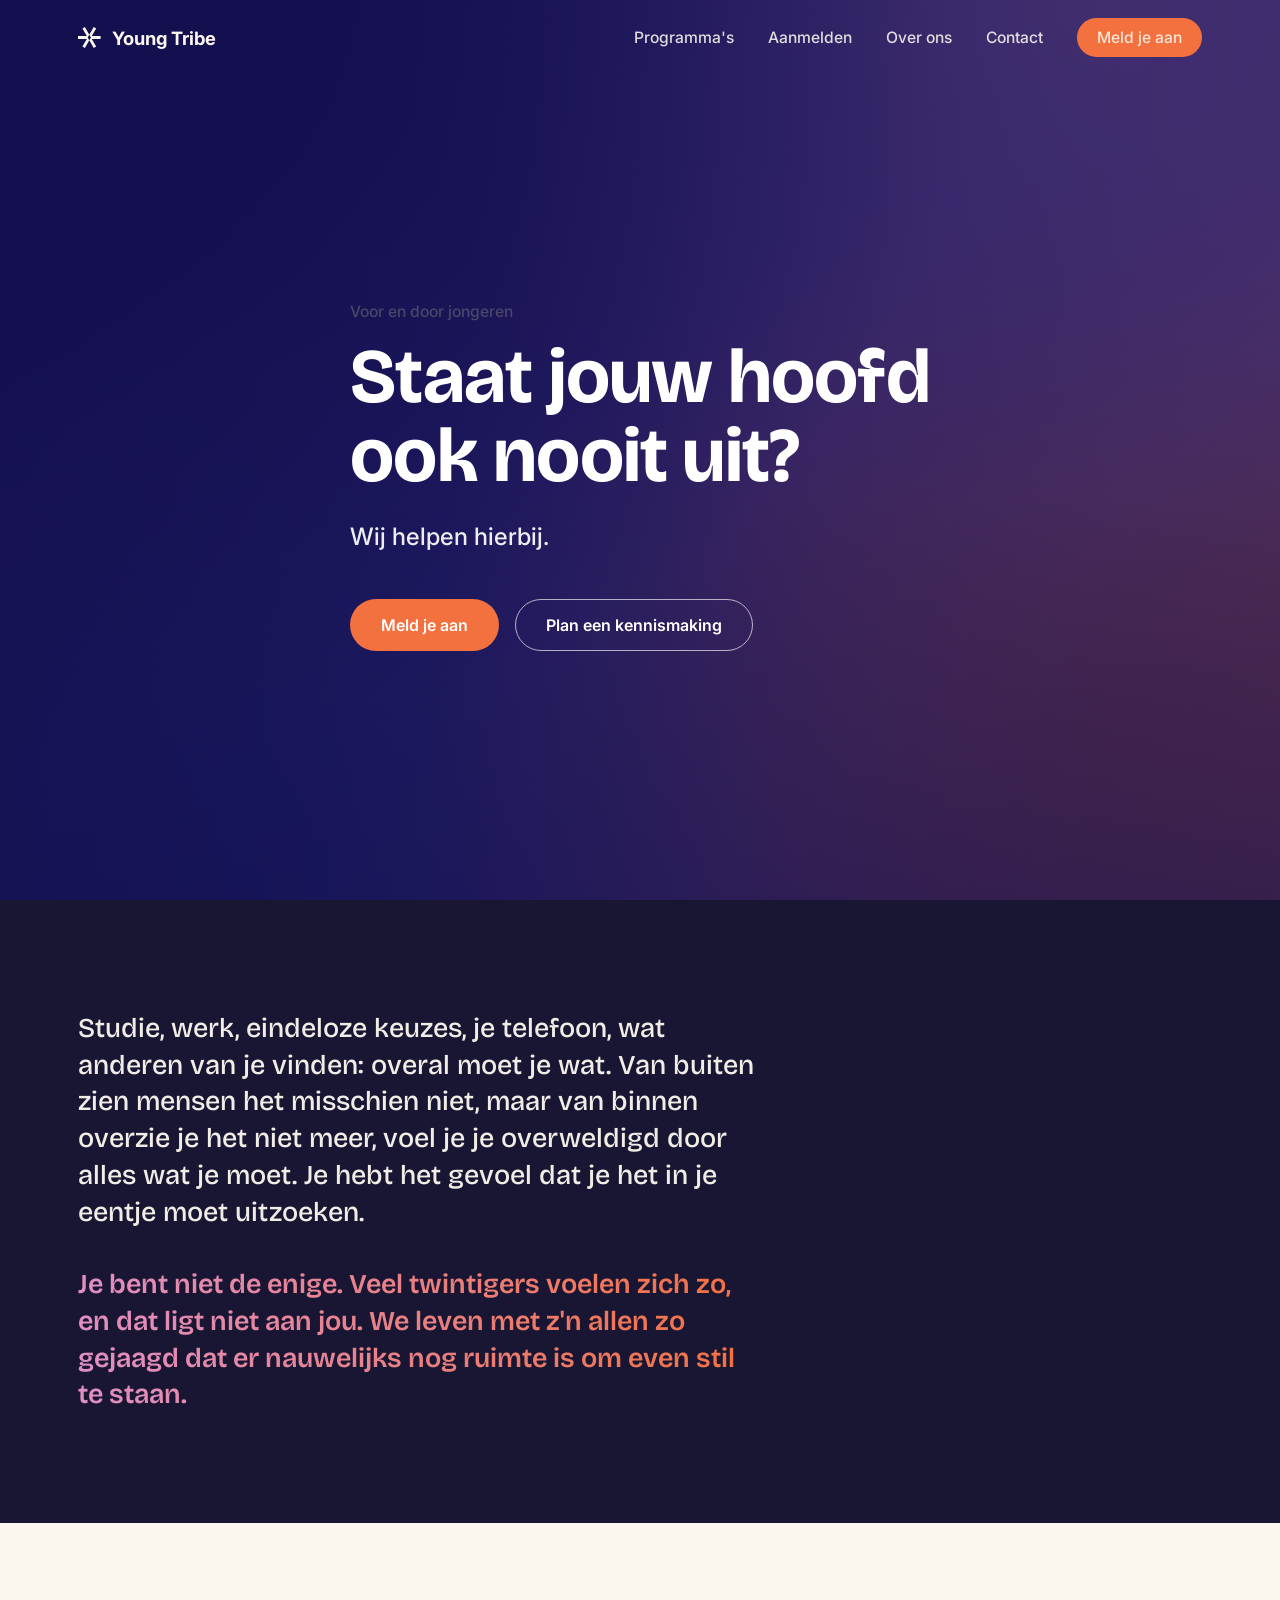
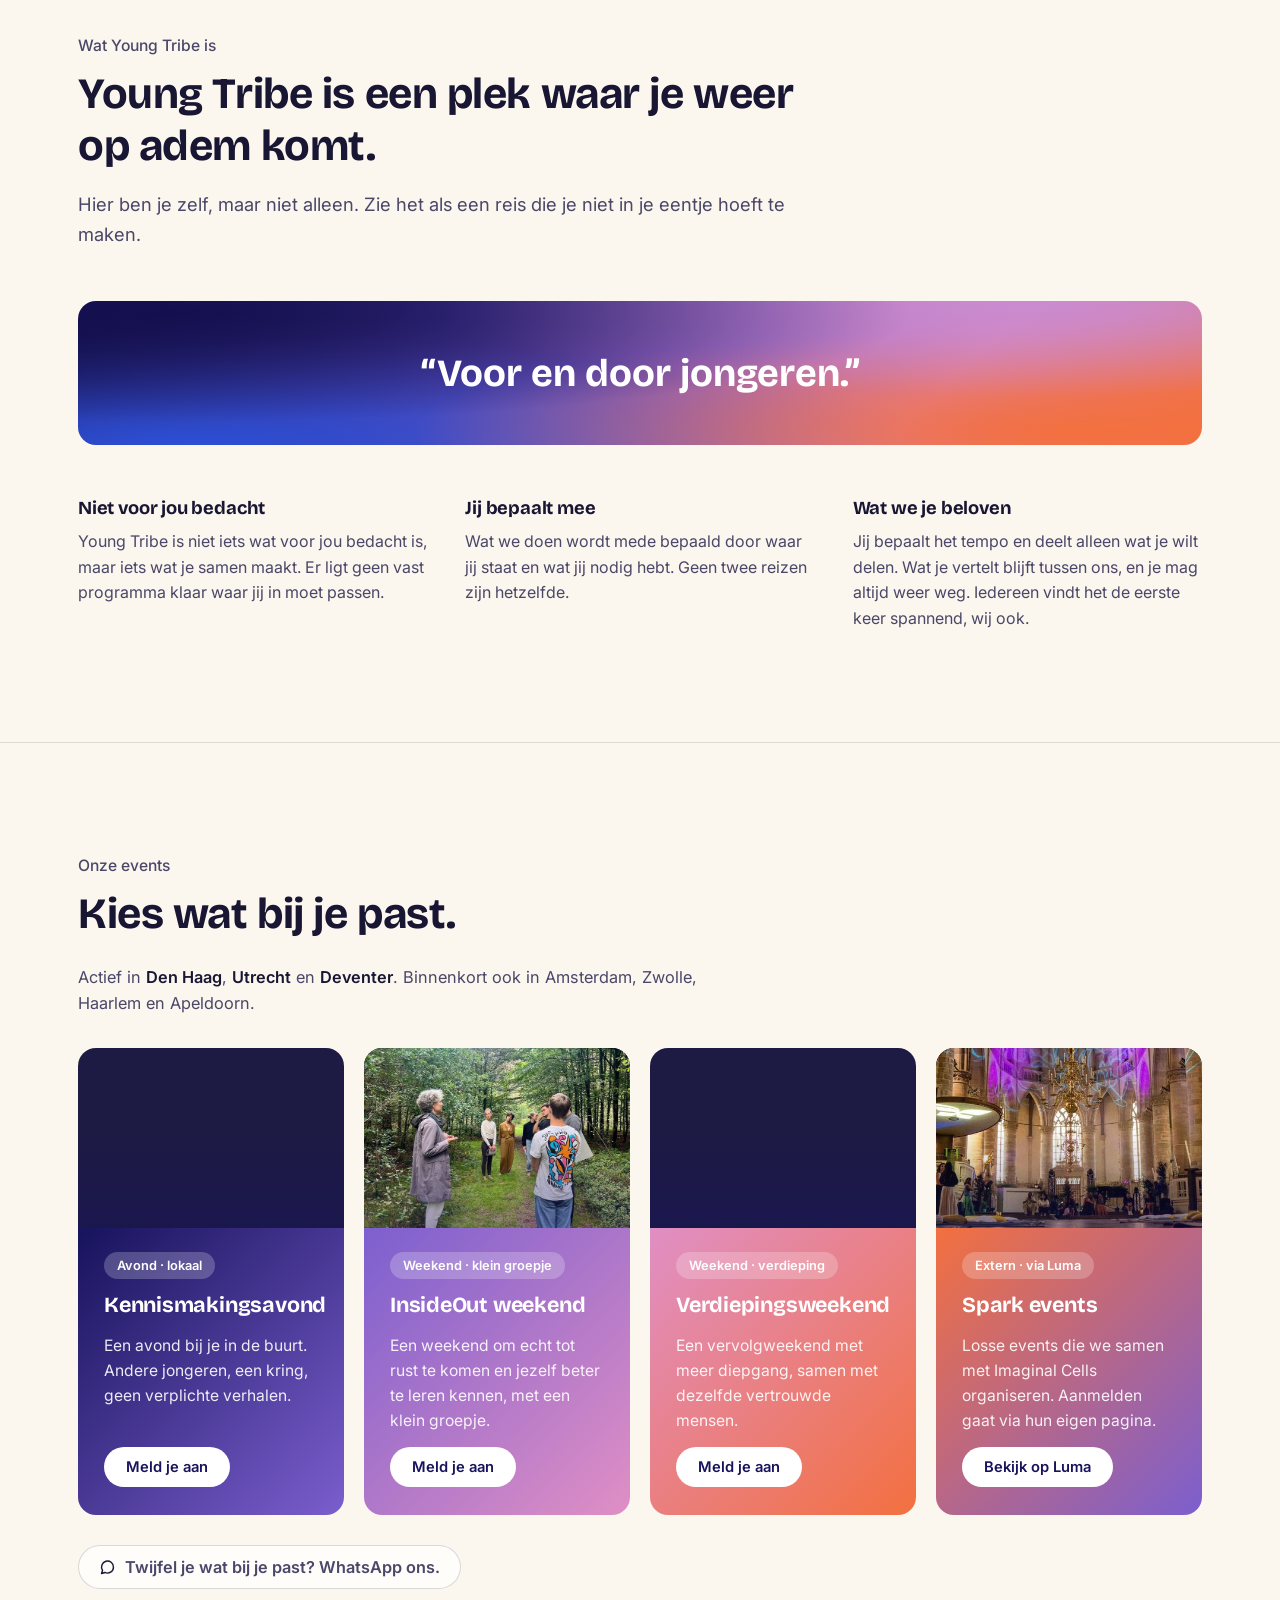
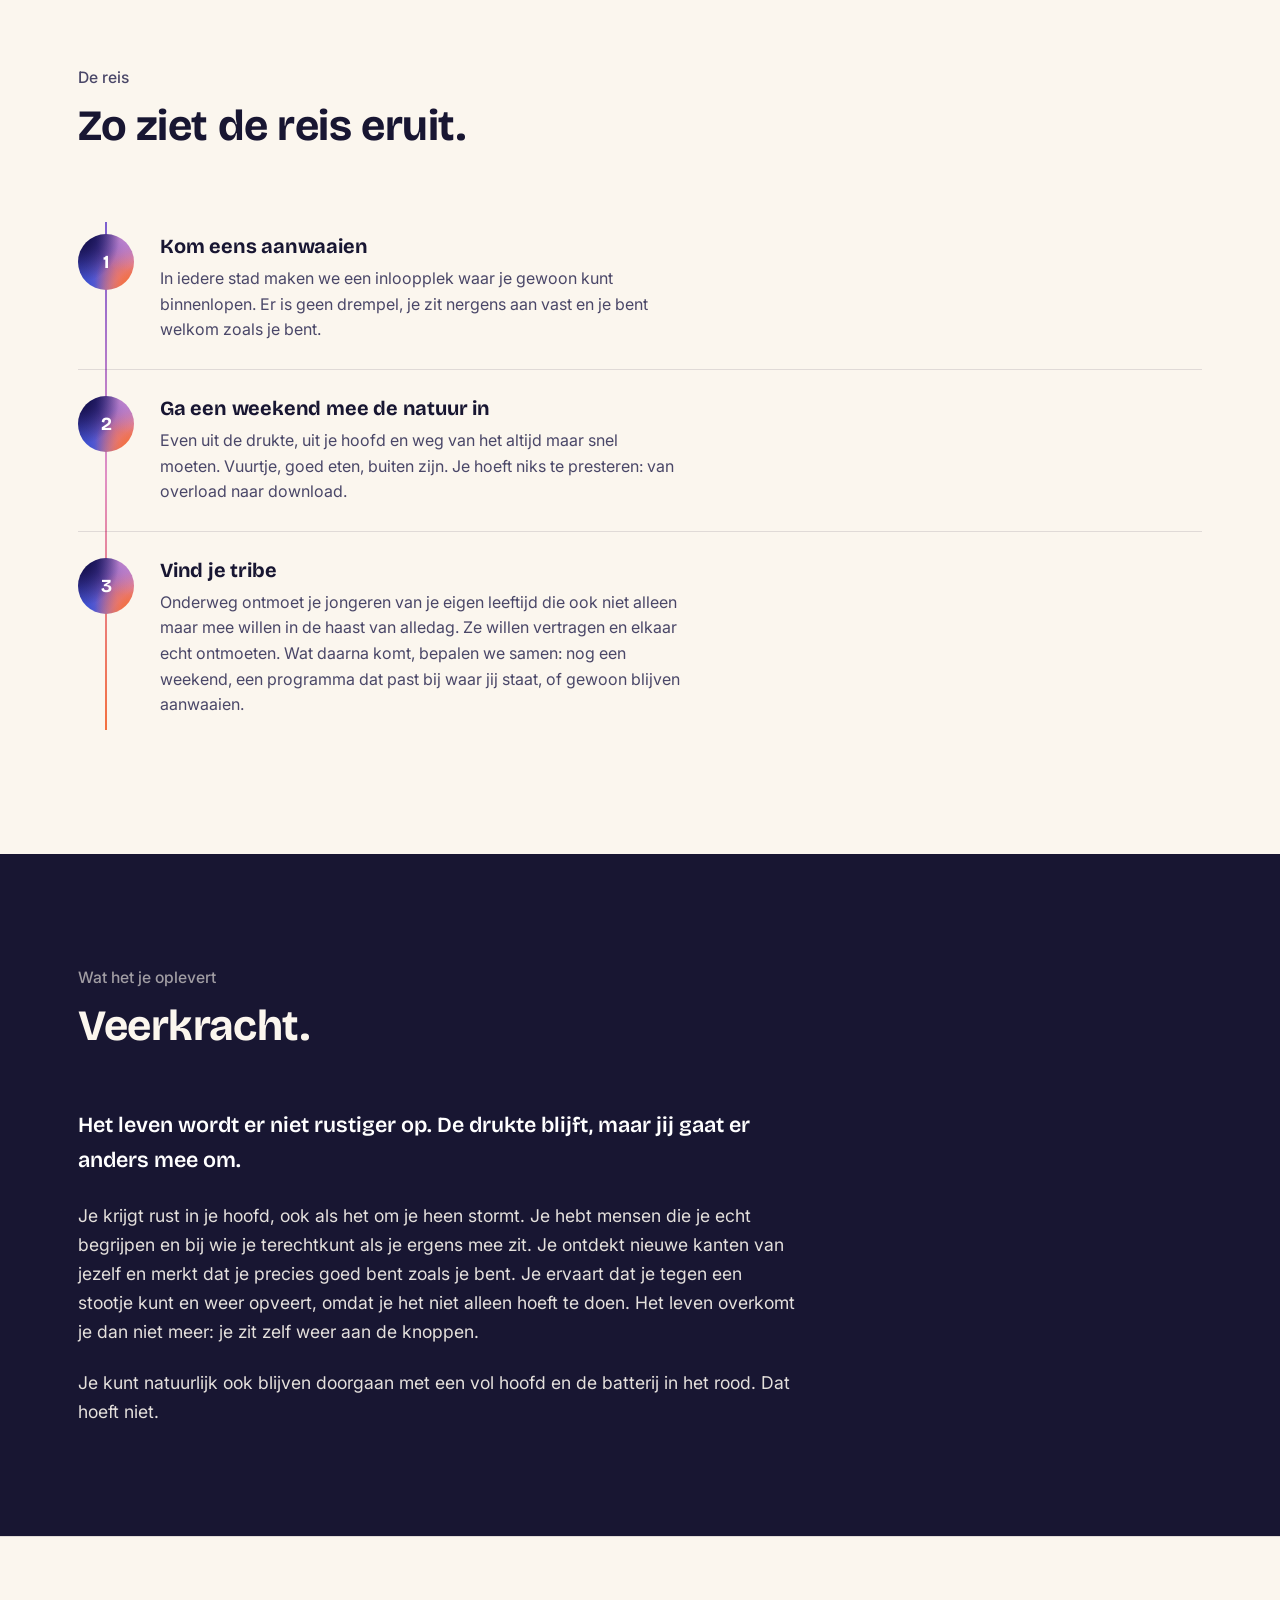
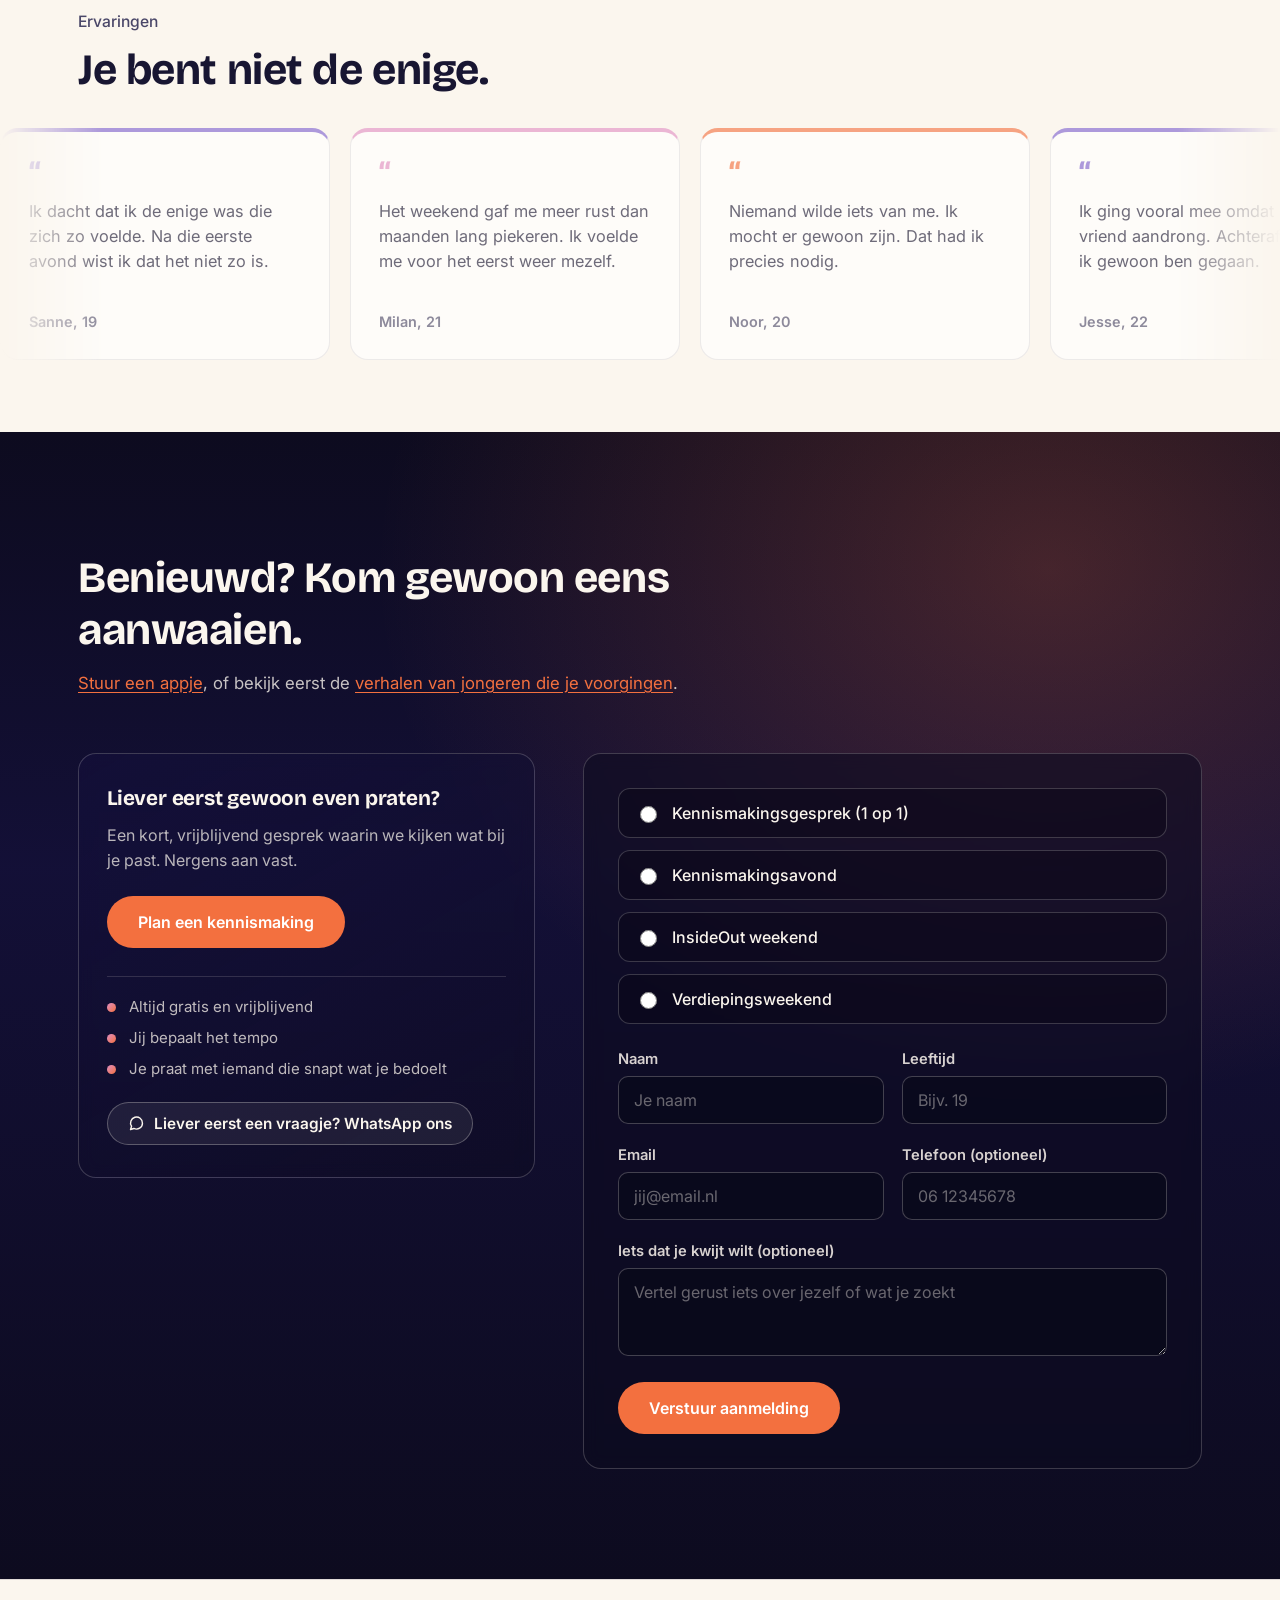
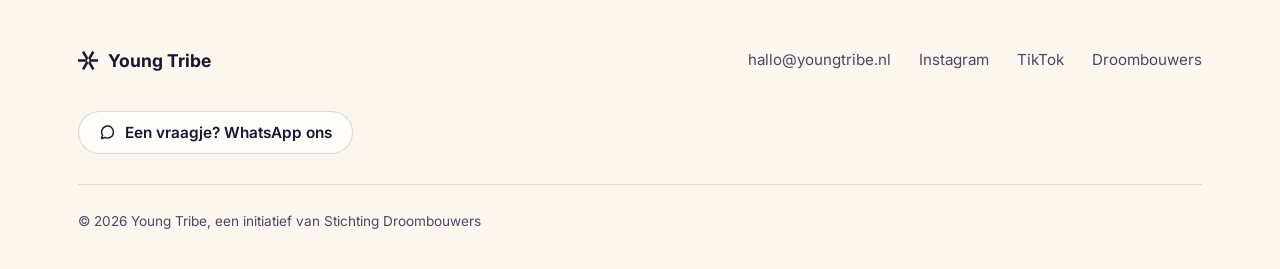
==== commit 8e885505: "Add files via upload" ====
--- a/index.html
+++ b/index.html
@@ -23,8 +23,8 @@
     </a>
     <nav class="links" id="navLinks">
       <a href="#programma">Programma&#39;s</a>
+      <a href="#aanmelden">Aanmelden</a>
       <a href="over-ons.html">Over ons</a>
-      <a href="#aanmelden">Aanmelden</a>
       <a href="#contact">Contact</a>
       <a href="#aanmelden" class="nav-cta">Meld je aan</a>
     </nav>
@@ -89,35 +89,6 @@
   <section class="programma" id="programma">
     <div class="wrap">
       <div class="section-head">
-        <p class="eyebrow">De reis</p>
-        <h2>Zo ziet de reis eruit.</h2>
-      </div>
-      <div class="journey">
-        <div class="journey-line"></div>
-        <div class="step">
-          <div class="step-num">1</div>
-          <div>
-            <h3>Kom eens aanwaaien</h3>
-            <p>In iedere stad maken we een inloopplek waar je gewoon kunt binnenlopen. Er is geen drempel, je zit nergens aan vast en je bent welkom zoals je bent.</p>
-          </div>
-        </div>
-        <div class="step">
-          <div class="step-num">2</div>
-          <div>
-            <h3>Ga een weekend mee de natuur in</h3>
-            <p>Even uit de drukte, uit je hoofd en weg van het altijd maar snel moeten. Vuurtje, goed eten, buiten zijn. Je hoeft niks te presteren: van overload naar download.</p>
-          </div>
-        </div>
-        <div class="step">
-          <div class="step-num">3</div>
-          <div>
-            <h3>Vind je tribe</h3>
-            <p>Onderweg ontmoet je jongeren van je eigen leeftijd die ook niet alleen maar mee willen in de haast van alledag. Ze willen vertragen en elkaar echt ontmoeten. Wat daarna komt, bepalen we samen: nog een weekend, een programma dat past bij waar jij staat, of gewoon blijven aanwaaien.</p>
-          </div>
-        </div>
-      </div>
-
-      <div class="section-head events-head">
         <p class="eyebrow">Onze events</p>
         <h2>Kies wat bij je past.</h2>
       </div>
@@ -160,6 +131,38 @@
           </span>
         </a>
       </div>
+      <div class="wa-row">
+        <a class="wa" href="https://wa.me/31600000000?text=Hoi%21%20Ik%20heb%20een%20vraagje%20over%20Young%20Tribe." target="_blank" rel="noopener"><svg viewBox="0 0 24 24" fill="none" stroke="currentColor" stroke-width="2" stroke-linecap="round" stroke-linejoin="round" aria-hidden="true" focusable="false"><path d="M20.4 11.5a8.4 8.4 0 0 1-12.2 7.5L3.6 20.4l1.4-4.5A8.4 8.4 0 1 1 20.4 11.5z"/></svg><span>Twijfel je wat bij je past? WhatsApp ons.</span></a>
+      </div>
+
+      <div class="section-head block-gap">
+        <p class="eyebrow">De reis</p>
+        <h2>Zo ziet de reis eruit.</h2>
+      </div>
+      <div class="journey">
+        <div class="journey-line"></div>
+        <div class="step">
+          <div class="step-num">1</div>
+          <div>
+            <h3>Kom eens aanwaaien</h3>
+            <p>In iedere stad maken we een inloopplek waar je gewoon kunt binnenlopen. Er is geen drempel, je zit nergens aan vast en je bent welkom zoals je bent.</p>
+          </div>
+        </div>
+        <div class="step">
+          <div class="step-num">2</div>
+          <div>
+            <h3>Ga een weekend mee de natuur in</h3>
+            <p>Even uit de drukte, uit je hoofd en weg van het altijd maar snel moeten. Vuurtje, goed eten, buiten zijn. Je hoeft niks te presteren: van overload naar download.</p>
+          </div>
+        </div>
+        <div class="step">
+          <div class="step-num">3</div>
+          <div>
+            <h3>Vind je tribe</h3>
+            <p>Onderweg ontmoet je jongeren van je eigen leeftijd die ook niet alleen maar mee willen in de haast van alledag. Ze willen vertragen en elkaar echt ontmoeten. Wat daarna komt, bepalen we samen: nog een weekend, een programma dat past bij waar jij staat, of gewoon blijven aanwaaien.</p>
+          </div>
+        </div>
+      </div>
     </div>
   </section>
 
@@ -234,8 +237,9 @@
   <section class="aanmelden" id="aanmelden">
     <div class="wrap">
       <div class="section-head">
-        <h2>Benieuwd? Kom gewoon eens aanwaaien. &#127807;</h2>
-        <p>Stuur een appje, of bekijk eerst de <a href="#ervaringen">verhalen van jongeren die je voorgingen</a>.</p>
+        <h2>Benieuwd? Kom gewoon eens aanwaaien.</h2>
+        <!-- TODO: vervang 31600000000 door het echte WhatsApp-nummer, landcode zonder + en zonder nul. -->
+        <p><a href="https://wa.me/31600000000?text=Hoi%21%20Ik%20kwam%20via%20de%20site%20van%20Young%20Tribe%20en%20ben%20benieuwd." target="_blank" rel="noopener">Stuur een appje</a>, of bekijk eerst de <a href="#ervaringen">verhalen van jongeren die je voorgingen</a>.</p>
       </div>
       <div class="aanmelden-grid">
         <div class="talk-card">
@@ -247,6 +251,7 @@
             <li>Jij bepaalt het tempo</li>
             <li>Je praat met iemand die snapt wat je bedoelt</li>
           </ul>
+          <a class="wa wa-light" href="https://wa.me/31600000000?text=Hoi%21%20Ik%20heb%20een%20vraagje%20over%20Young%20Tribe." target="_blank" rel="noopener"><svg viewBox="0 0 24 24" fill="none" stroke="currentColor" stroke-width="2" stroke-linecap="round" stroke-linejoin="round" aria-hidden="true" focusable="false"><path d="M20.4 11.5a8.4 8.4 0 0 1-12.2 7.5L3.6 20.4l1.4-4.5A8.4 8.4 0 1 1 20.4 11.5z"/></svg><span>Liever eerst een vraagje? WhatsApp ons</span></a>
         </div>
 
         <form id="signupForm">
@@ -320,6 +325,9 @@
         <a href="https://www.droombouwers.nu" target="_blank" rel="noopener">Droombouwers</a>
       </div>
     </div>
+    <div class="footer-wa">
+      <a class="wa" href="https://wa.me/31600000000?text=Hoi%21%20Ik%20heb%20een%20vraagje%20over%20Young%20Tribe." target="_blank" rel="noopener"><svg viewBox="0 0 24 24" fill="none" stroke="currentColor" stroke-width="2" stroke-linecap="round" stroke-linejoin="round" aria-hidden="true" focusable="false"><path d="M20.4 11.5a8.4 8.4 0 0 1-12.2 7.5L3.6 20.4l1.4-4.5A8.4 8.4 0 1 1 20.4 11.5z"/></svg><span>Een vraagje? WhatsApp ons</span></a>
+    </div>
     <div class="footer-sub">
       <span>&#169; 2026 Young Tribe, een initiatief van Stichting Droombouwers</span>
     </div>
--- a/styles.css
+++ b/styles.css
@@ -212,7 +212,7 @@
   .step h3{font-size:1.25rem; margin-bottom:8px;}
   .step p{color:var(--ink-soft); max-width:520px;}
 
-  .events-head{margin-top:76px;}
+  .block-gap{margin-top:76px;}
   .events-grid{display:grid; grid-template-columns:repeat(4, 1fr); gap:20px;}
   .event-tile{
     text-align:left; border:none; border-radius:var(--radius);
@@ -266,6 +266,33 @@
     margin:-32px 0 32px; font-size:1.02rem; color:var(--ink-soft); max-width:680px;
   }
   .cities-line strong{color:var(--ink); font-weight:600;}
+
+  /* ---------- WhatsApp: lage drempel om even iets te vragen ---------- */
+  .wa{
+    display:inline-flex; align-items:center; gap:9px;
+    padding:11px 20px; border-radius:100px;
+    font-size:0.96rem; font-weight:600; text-decoration:none;
+    color:var(--ink); background:rgba(255,255,255,0.72);
+    border:1.5px solid rgba(24,22,50,0.16);
+    transition:border-color .2s ease, color .2s ease, background .2s ease;
+  }
+  .wa svg{width:17px; height:17px; flex:none;}
+  .wa:hover{border-color:var(--coral); color:var(--coral); background:#fff;}
+  .wa:focus-visible{outline:2px solid var(--coral); outline-offset:2px;}
+  /* variant voor donkere vlakken */
+  .wa-light{
+    color:var(--cream); background:rgba(251,246,238,0.07);
+    border-color:rgba(251,246,238,0.28);
+  }
+  .wa-light:hover{color:#fff; background:rgba(243,112,63,0.2); border-color:var(--coral);}
+
+  .wa-row{
+    display:flex; flex-wrap:wrap; align-items:center; gap:14px;
+    margin-top:30px;
+  }
+  .wa-row span{color:var(--ink-soft); font-size:1.02rem;}
+  .talk-card .wa{margin-top:24px;}
+  .footer-wa{padding-bottom:30px;}
 
   /* ---------- Veerkracht / benefits ---------- */
   .veerkracht{background:var(--ink); color:var(--cream); border-top:1px solid var(--line);}
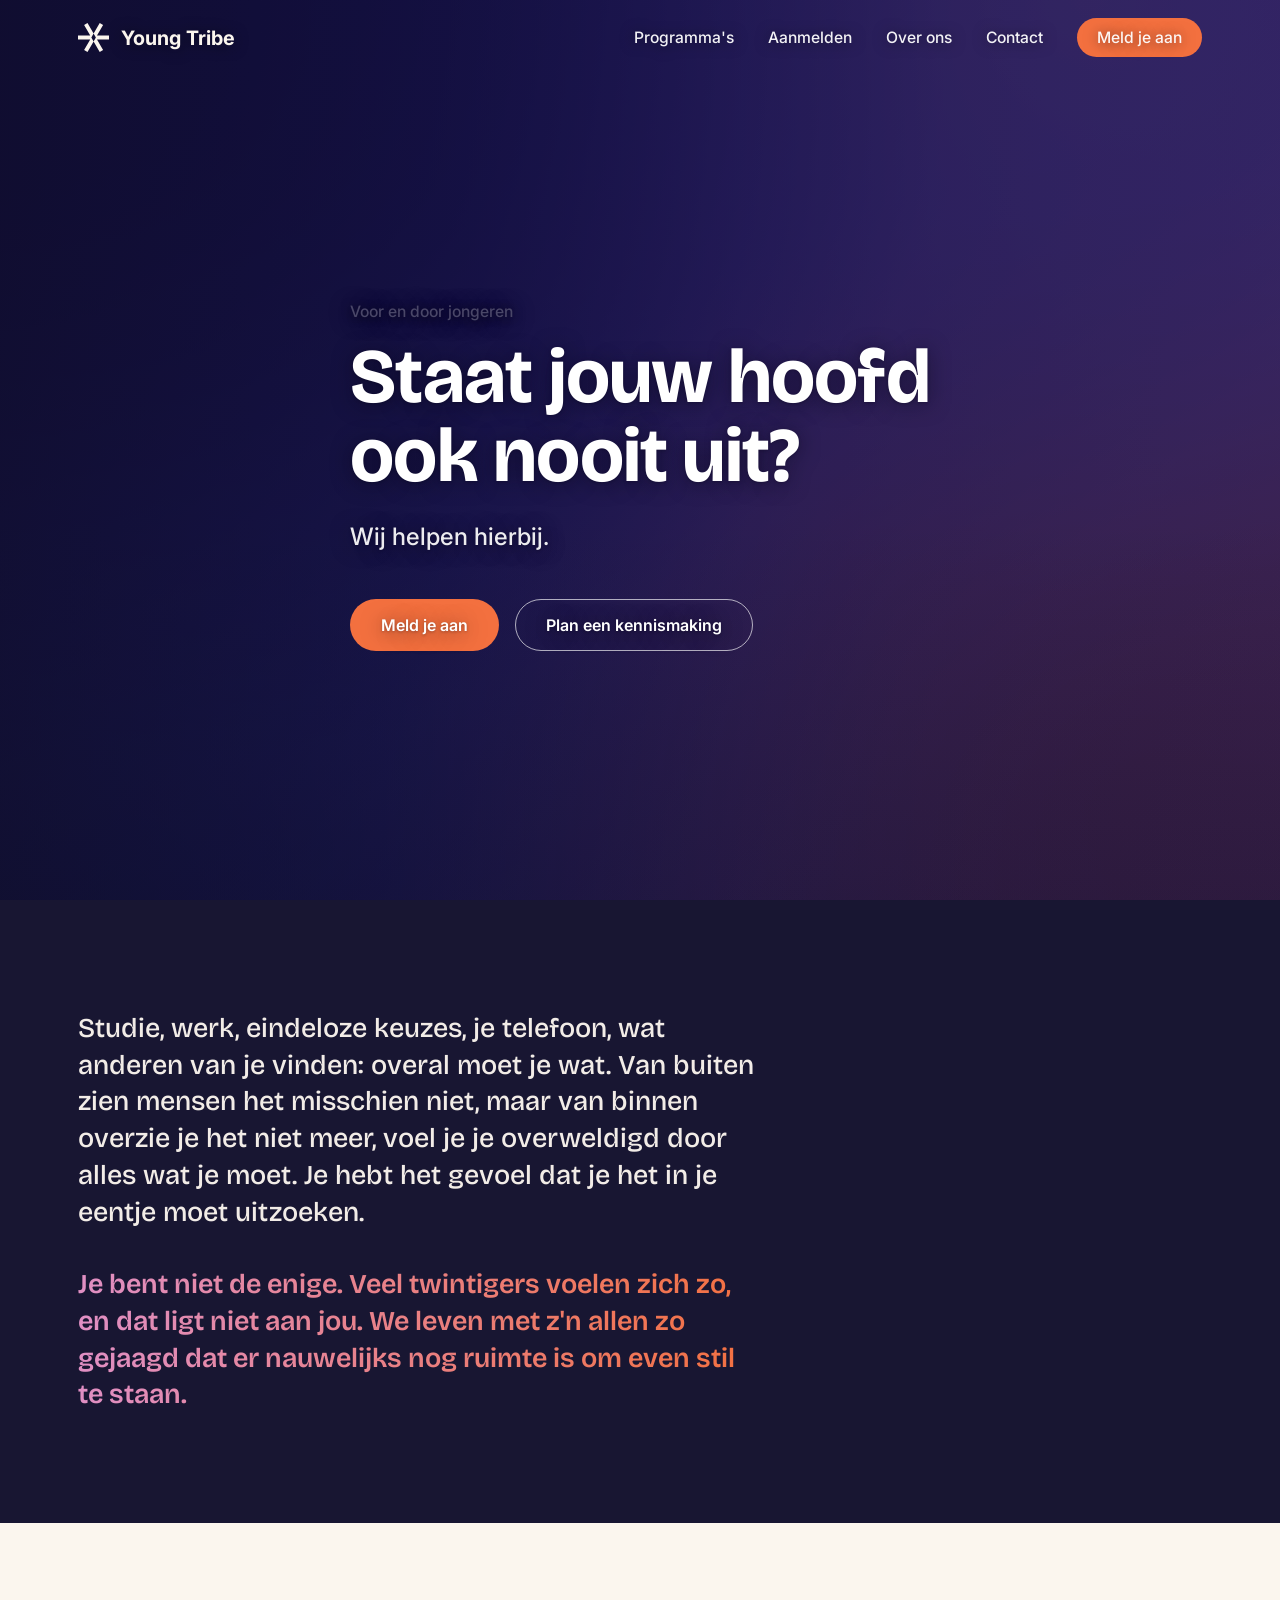
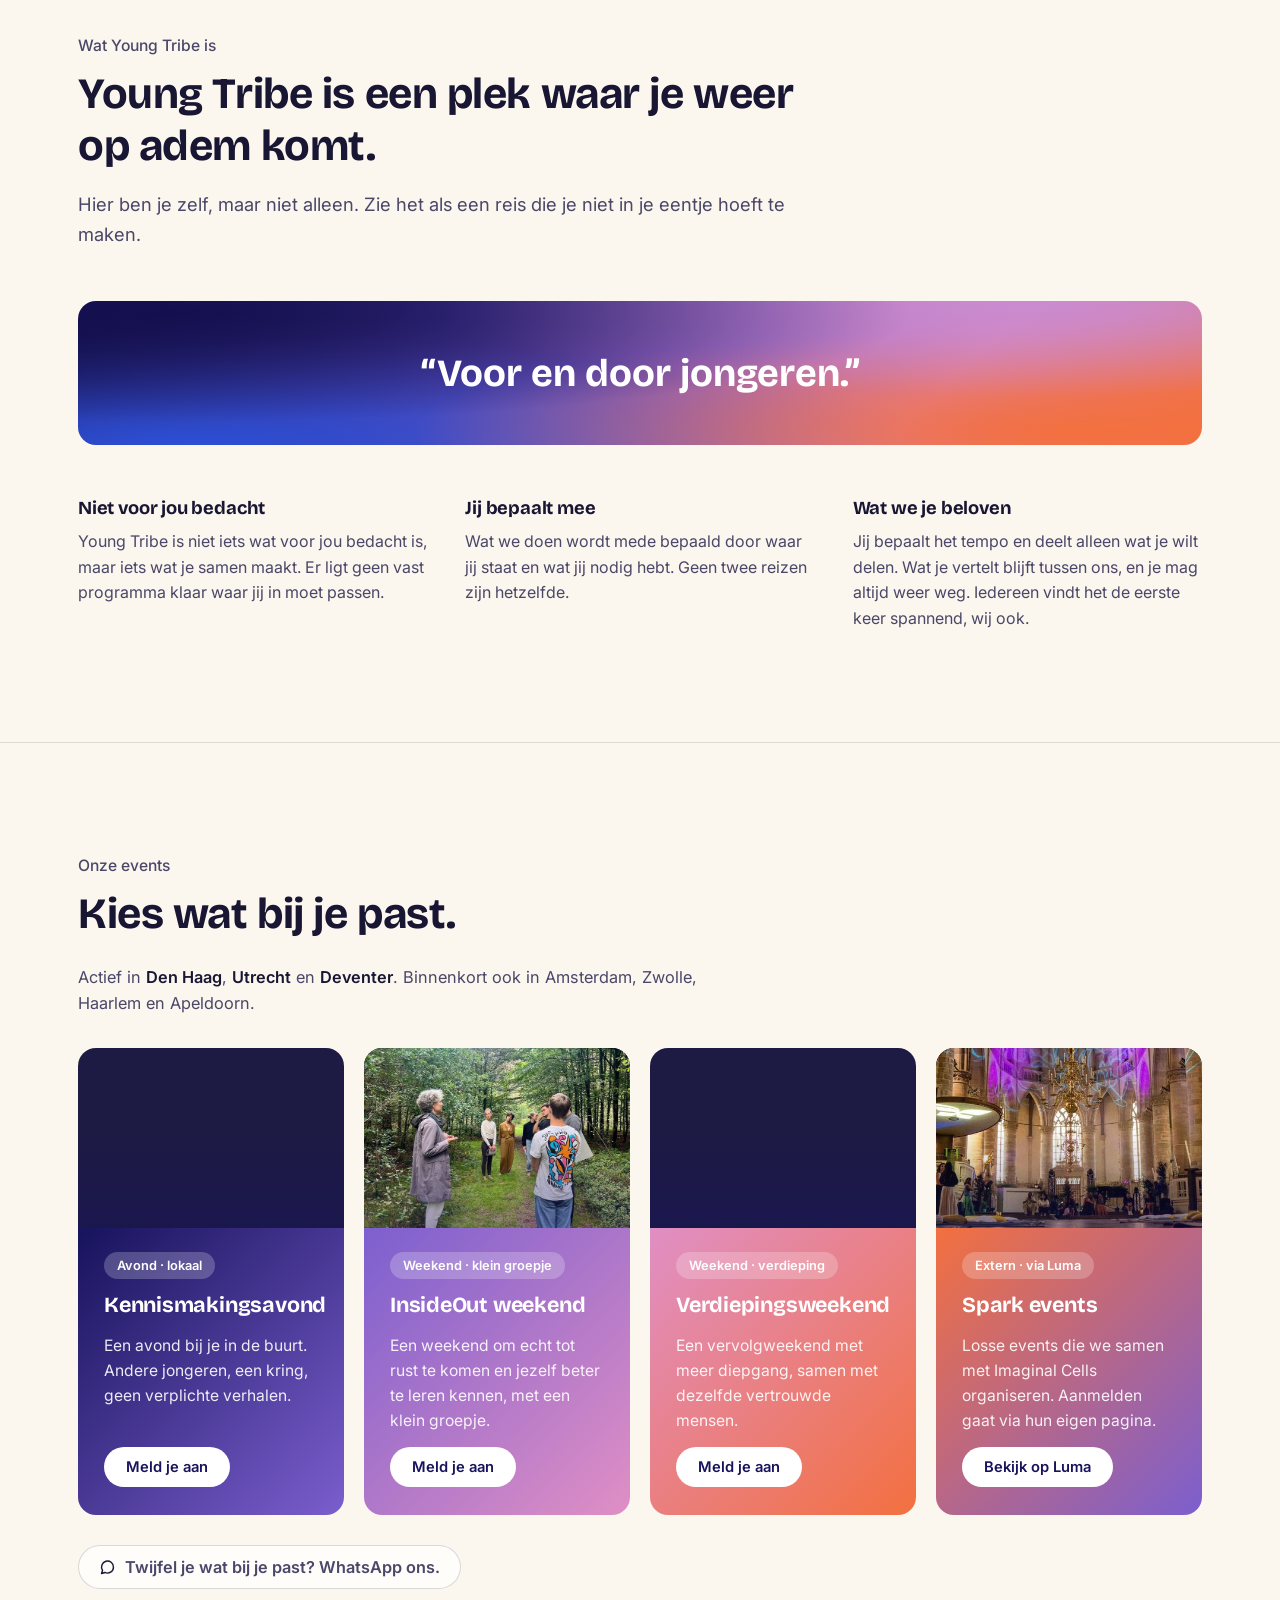
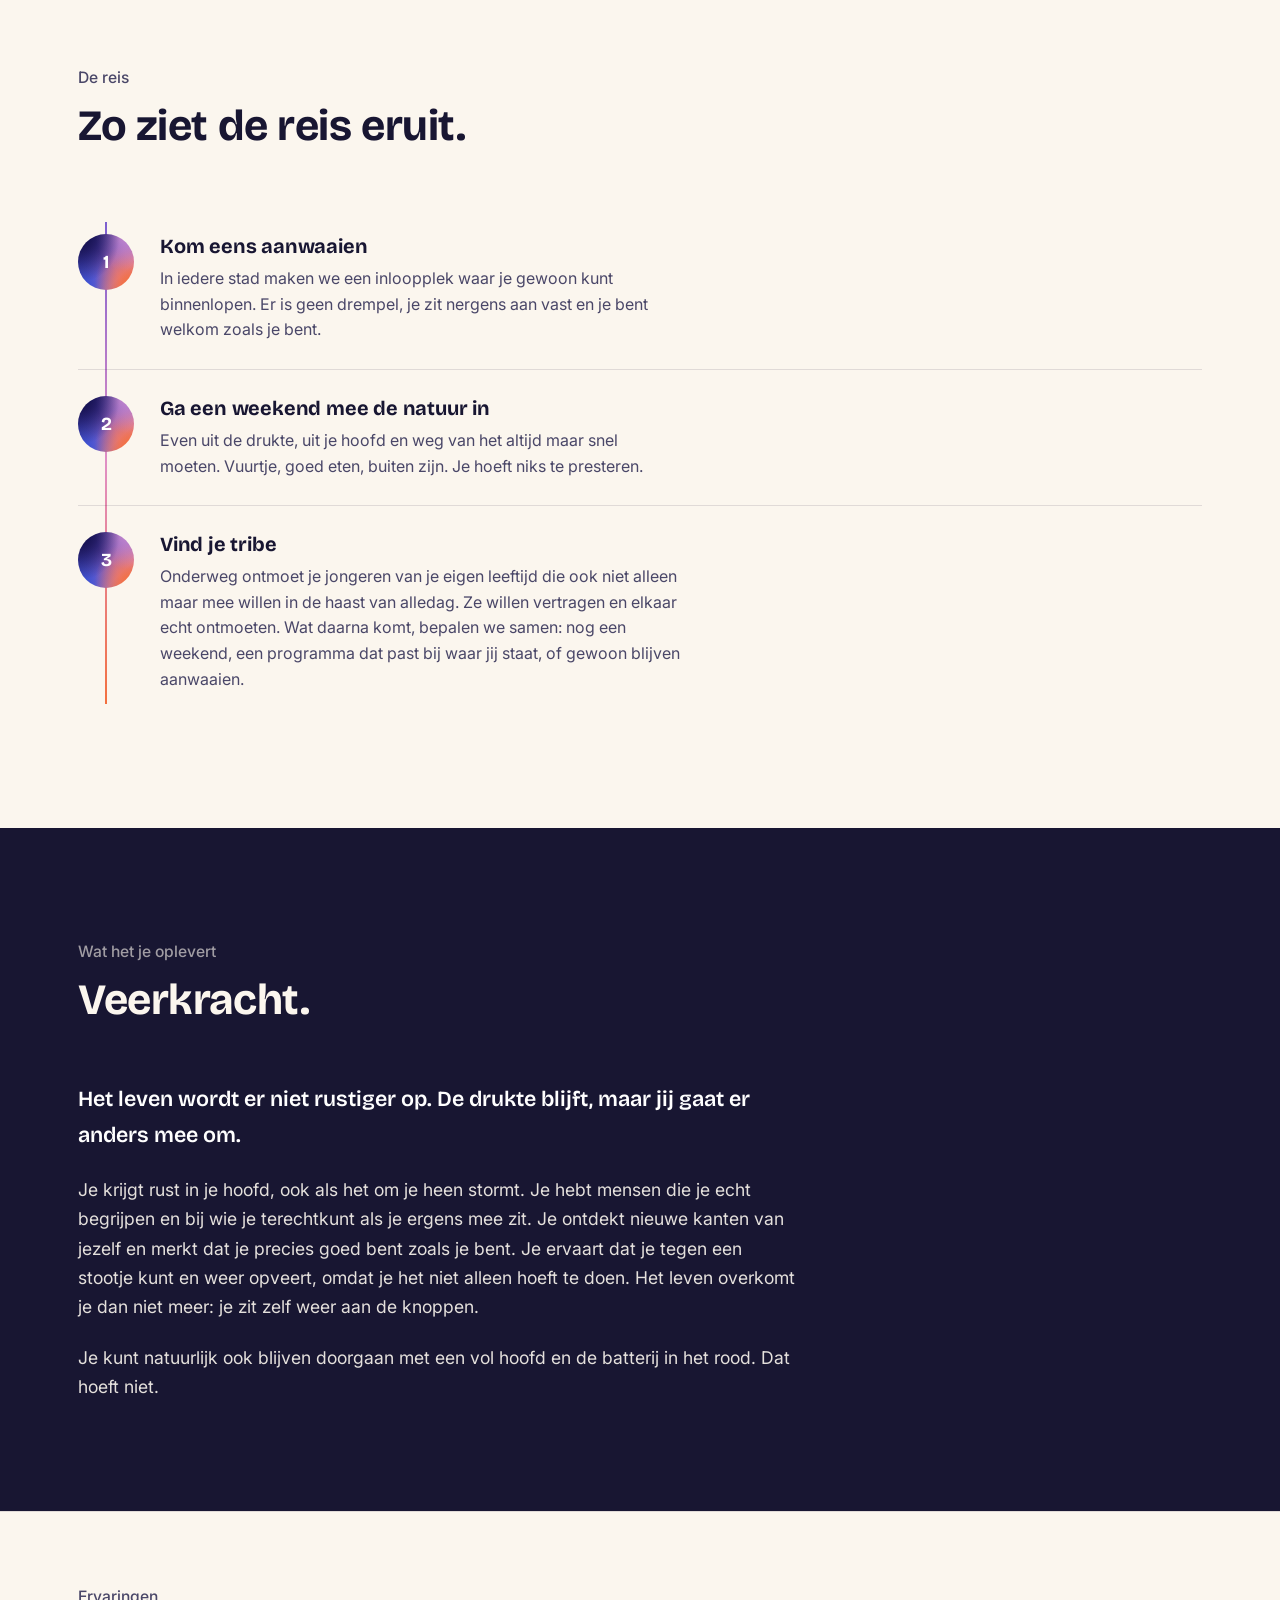
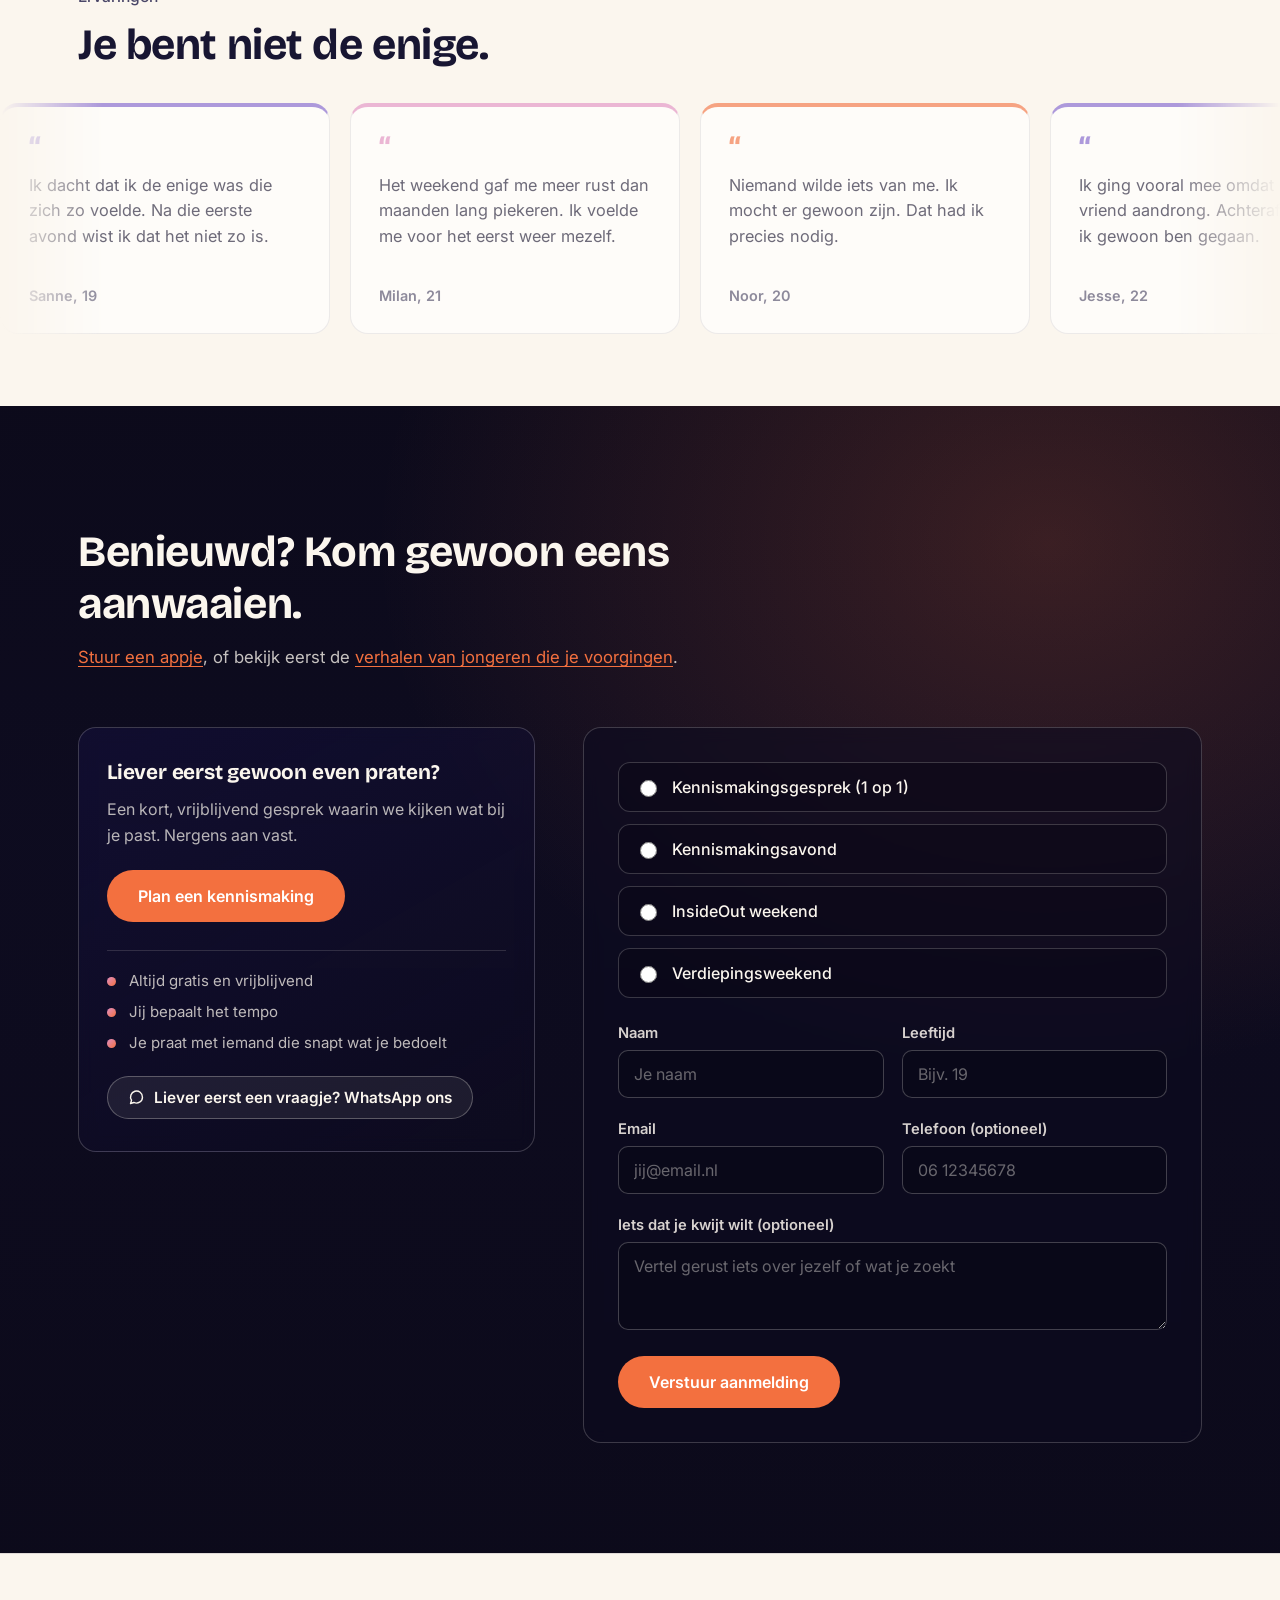
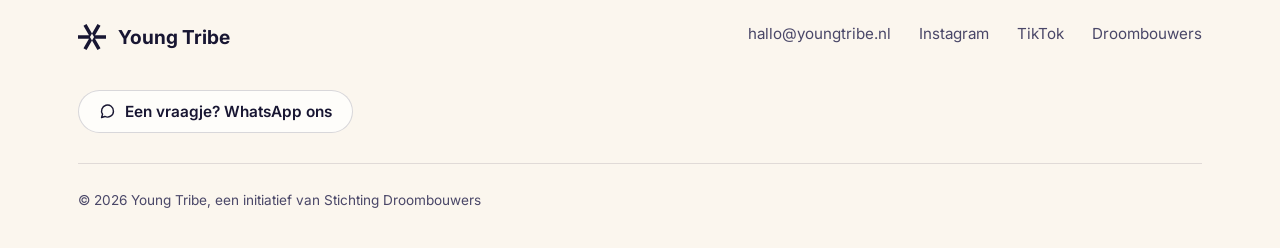
==== commit 5e2de684: "Add files via upload" ====
--- a/index.html
+++ b/index.html
@@ -4,7 +4,7 @@
 <meta charset="UTF-8">
 <meta name="viewport" content="width=device-width, initial-scale=1.0">
 <title>Young Tribe</title>
-<meta name="description" content="Young Tribe is een plek voor jongeren die het even niet meer zo goed weten. Van overload naar download.">
+<meta name="description" content="Young Tribe is een plek voor jongeren die het even niet meer zo goed weten.">
 <link rel="preconnect" href="https://fonts.googleapis.com">
 <link rel="preconnect" href="https://fonts.gstatic.com" crossorigin>
 <link href="https://fonts.googleapis.com/css2?family=Bricolage+Grotesque:opsz,wght@12..96,400;12..96,500;12..96,600;12..96,700;12..96,800&family=Inter:wght@400;500;600;700&display=swap" rel="stylesheet">
@@ -152,7 +152,7 @@
           <div class="step-num">2</div>
           <div>
             <h3>Ga een weekend mee de natuur in</h3>
-            <p>Even uit de drukte, uit je hoofd en weg van het altijd maar snel moeten. Vuurtje, goed eten, buiten zijn. Je hoeft niks te presteren: van overload naar download.</p>
+            <p>Even uit de drukte, uit je hoofd en weg van het altijd maar snel moeten. Vuurtje, goed eten, buiten zijn. Je hoeft niks te presteren.</p>
           </div>
         </div>
         <div class="step">
--- a/styles.css
+++ b/styles.css
@@ -63,12 +63,12 @@
     padding:12px 0;
   }
   .nav-inner{display:flex; align-items:center; justify-content:space-between;}
-  .brand{display:flex; align-items:center; gap:11px; font-size:1.15rem; font-weight:700; text-decoration:none; color:var(--cream);}
+  .brand{display:flex; align-items:center; gap:12px; font-size:1.24rem; font-weight:700; text-decoration:none; color:var(--cream);}
   /* Merkteken: erft de kleur van de tekst ernaast, dus het kleurt mee met de header */
-  .brand .mark{height:21px; width:auto; flex:none;}
-  .footer-brand .mark{height:19px; width:auto; flex:none;}
+  .brand .mark{height:29px; width:auto; flex:none;}
+  .footer-brand .mark{height:26px; width:auto; flex:none;}
   @media (max-width:420px){
-    .brand .mark{height:19px;}
+    .brand .mark{height:25px;}
   }
   header.scrolled .brand{color:var(--ink);}
   nav.links{display:flex; align-items:center; gap:34px;}
@@ -80,9 +80,14 @@
   header.scrolled nav.links a{color:var(--ink-soft);}
   nav.links a:hover{color:var(--cream);}
   header.scrolled nav.links a:hover{color:var(--ink);}
+  header:not(.scrolled):not(.nav-open) .brand,
+  header:not(.scrolled):not(.nav-open) nav.links a{
+    text-shadow:0 1px 14px rgba(10,8,24,0.6);
+  }
+  header:not(.scrolled):not(.nav-open) nav.links a{color:rgba(255,255,255,0.94);}
   .nav-cta{
     padding:10px 20px; border-radius:100px; border:none;
-    background:var(--coral); color:#fff;
+    background:var(--coral); color:#fff; text-shadow:none;
     font-size:0.92rem; font-weight:600;
     transition:background .2s ease;
   }
@@ -102,19 +107,24 @@
     content:"";
     position:absolute; inset:0;
     background:var(--gradient-mesh);
-    opacity:0.28;
+    opacity:0.18;
     pointer-events:none;
   }
   .hero::after{
     content:"";
     position:absolute; inset:0;
     background:
-      linear-gradient(90deg, rgba(20,16,79,0.78) 0%, rgba(20,16,79,0.22) 58%, rgba(20,16,79,0.08) 100%),
-      linear-gradient(180deg, rgba(20,16,79,0) 55%, rgba(20,16,79,0.38) 100%);
+      linear-gradient(90deg, rgba(14,12,34,0.68) 0%, rgba(14,12,34,0.16) 58%, rgba(14,12,34,0.02) 100%),
+      linear-gradient(180deg, rgba(14,12,34,0) 58%, rgba(14,12,34,0.3) 100%);
     pointer-events:none;
   }
-  .hero-inner{position:relative; z-index:2; max-width:760px;}
-  .hero-eyebrow{color:rgba(255,255,255,0.85); margin-bottom:14px;}
+  .hero-inner{
+    position:relative; z-index:2; max-width:760px;
+    /* vangnet: houdt de tekst leesbaar ook als de foto licht uitvalt */
+    text-shadow:0 2px 20px rgba(10,8,24,0.5), 0 1px 3px rgba(10,8,24,0.28);
+  }
+  .hero-eyebrow{color:#fff; margin-bottom:14px; font-weight:600;
+    text-shadow:0 1px 10px rgba(10,8,24,0.85), 0 2px 22px rgba(10,8,24,0.55);}
   .hero-sub{
     margin-top:22px; font-size:clamp(1.15rem, 2.2vw, 1.5rem);
     color:rgba(255,255,255,0.92); font-weight:500;
@@ -189,7 +199,7 @@
   .over-col h3{font-size:1.15rem; margin-bottom:10px;}
   .over-col p{color:var(--ink-soft); font-size:1rem; line-height:1.6;}
 
-  /* ---------- Programma / journey ---------- */
+  /* ---------- Programma / de reis ---------- */
   .programma{background:var(--cream); border-top:1px solid var(--line);}
   .journey{position:relative;}
   .journey-line{
@@ -303,20 +313,32 @@
     font-family:'Bricolage Grotesque', sans-serif; font-weight:600; font-size:1.35rem; color:#fff;
   }
 
-  /* ---------- Over ons / coaches ---------- */
+  /* ---------- Over ons / begeleiders ---------- */
   .over-ons{background:var(--cream); border-top:1px solid var(--line);}
   .over-ons .section-head{max-width:720px;}
   .over-ons .section-head p{margin-top:18px; color:var(--ink-soft); font-size:1.05rem;}
-  .coaches-grid{display:grid; grid-template-columns:repeat(3, 1fr); gap:26px; margin-top:44px;}
-  .coach-card{
-    display:flex; flex-direction:column; gap:8px;
-    padding:28px 26px; border-radius:var(--radius);
-    background:#fff; border:1px solid var(--line); border-top:4px solid var(--violet);
-  }
-  .coach-card:nth-child(2){border-top-color:var(--orchid);}
-  .coach-card:nth-child(3){border-top-color:var(--coral);}
-  .coach-card h3{font-size:1.1rem;}
-  .coach-role{color:var(--ink-soft); font-size:0.92rem;}
+  .team-grid{display:grid; grid-template-columns:repeat(4, 1fr); gap:22px; margin-top:44px;}
+  .person-card{
+    display:flex; flex-direction:column;
+    padding:16px 16px 20px; border-radius:var(--radius);
+    background:#fff; border:1px solid var(--line);
+  }
+  /* Fotoplek: vervang door een <img> zodra de portretten er zijn */
+  .person-photo{
+    aspect-ratio:1/1; border-radius:12px; margin-bottom:14px;
+    display:flex; align-items:center; justify-content:center;
+    background:linear-gradient(145deg, rgba(124,95,207,0.2), rgba(224,143,196,0.16));
+    border:1px solid rgba(24,22,50,0.06);
+  }
+  .person-photo span{
+    font-family:'Bricolage Grotesque', sans-serif; font-weight:700;
+    font-size:2.3rem; color:rgba(23,19,92,0.32); line-height:1;
+  }
+  .person-card:nth-child(4n+2) .person-photo{background:linear-gradient(145deg, rgba(224,143,196,0.22), rgba(243,112,63,0.15));}
+  .person-card:nth-child(4n+3) .person-photo{background:linear-gradient(145deg, rgba(243,112,63,0.18), rgba(124,95,207,0.16));}
+  .person-card:nth-child(4n+4) .person-photo{background:linear-gradient(145deg, rgba(23,19,92,0.16), rgba(124,95,207,0.2));}
+  .person-card h3{font-size:1.08rem; padding:0 4px;}
+  .person-role{color:var(--ink-soft); font-size:0.9rem; margin-top:4px; padding:0 4px;}
 
   /* ---------- Ervaringen / doorlopende marquee ---------- */
   .ervaringen{background:var(--cream); border-top:1px solid var(--line); padding:72px 0;}
@@ -376,8 +398,8 @@
     content:"";
     position:absolute; inset:0;
     background:
-      radial-gradient(85% 75% at 82% 12%, rgba(243,112,63,0.24) 0%, rgba(243,112,63,0) 62%),
-      linear-gradient(180deg, rgba(13,11,31,0.88) 0%, rgba(22,18,66,0.68) 38%, rgba(13,11,31,0.9) 100%);
+      radial-gradient(85% 75% at 82% 12%, rgba(243,112,63,0.2) 0%, rgba(243,112,63,0) 62%),
+      linear-gradient(180deg, rgba(12,10,26,0.8) 0%, rgba(14,12,32,0.52) 38%, rgba(12,10,26,0.84) 100%);
     pointer-events:none;
   }
   .aanmelden > .wrap{position:relative; z-index:2;}
@@ -443,7 +465,7 @@
   /* ---------- Footer ---------- */
   footer{background:var(--cream); padding:70px 0 40px; border-top:1px solid var(--line);}
   .footer-top{display:flex; justify-content:space-between; align-items:flex-start; flex-wrap:wrap; gap:32px; padding-bottom:40px;}
-  .footer-brand{display:flex; align-items:center; gap:10px; font-weight:700; font-size:1.1rem;}
+  .footer-brand{display:flex; align-items:center; gap:12px; font-weight:700; font-size:1.2rem;}
   .footer-links{display:flex; gap:28px; flex-wrap:wrap;}
   .footer-links a{text-decoration:none; color:var(--ink-soft); font-size:0.95rem;}
   .footer-links a:hover{color:var(--ink);}
@@ -452,11 +474,13 @@
   @media (max-width:900px){
     .aanmelden-grid{grid-template-columns:1fr; gap:40px;}
     .field-row{grid-template-columns:1fr;}
-    .events-grid,.coaches-grid,.over-cols{grid-template-columns:1fr 1fr;}
+    .events-grid,.over-cols{grid-template-columns:1fr 1fr;}
+    .team-grid{grid-template-columns:repeat(3, 1fr);}
     .cities-line{margin-top:-20px;}
   }
   @media (max-width:640px){
-    .events-grid,.coaches-grid,.over-cols{grid-template-columns:1fr;}
+    .events-grid,.over-cols{grid-template-columns:1fr;}
+    .team-grid{grid-template-columns:1fr 1fr;}
     .quote-band{padding:36px 26px; margin:40px 0;}
     .tile-media{height:210px; flex-basis:210px;}
   }
@@ -493,7 +517,7 @@
     section{padding:76px 0;}
     .hero{padding-top:120px;}
     .hero::after{
-      background:linear-gradient(180deg, rgba(20,16,79,0.5) 0%, rgba(20,16,79,0.62) 55%, rgba(20,16,79,0.8) 100%);
+      background:linear-gradient(180deg, rgba(14,12,34,0.42) 0%, rgba(14,12,34,0.52) 55%, rgba(14,12,34,0.7) 100%);
     }
   }
   @media (prefers-reduced-motion:reduce){
@@ -502,7 +526,8 @@
   }
 
   /* ---------- Standalone page header (e.g. Over ons) ---------- */
-  .page-header{background:var(--gradient-mesh); padding:170px 0 80px; position:relative;}
+  .page-header{background:#2a2456; padding:170px 0 80px; position:relative; overflow:hidden;}
+  .page-header::before{content:""; position:absolute; inset:0; background:var(--gradient-mesh); opacity:0.62;}
   .page-header .wrap{position:relative; z-index:2;}
   .page-header h1{color:#fff; font-size:clamp(2.2rem, 5vw, 3.2rem);}
   .page-header p{color:rgba(255,255,255,0.9); margin-top:18px; max-width:560px; font-size:1.1rem; line-height:1.55;}
